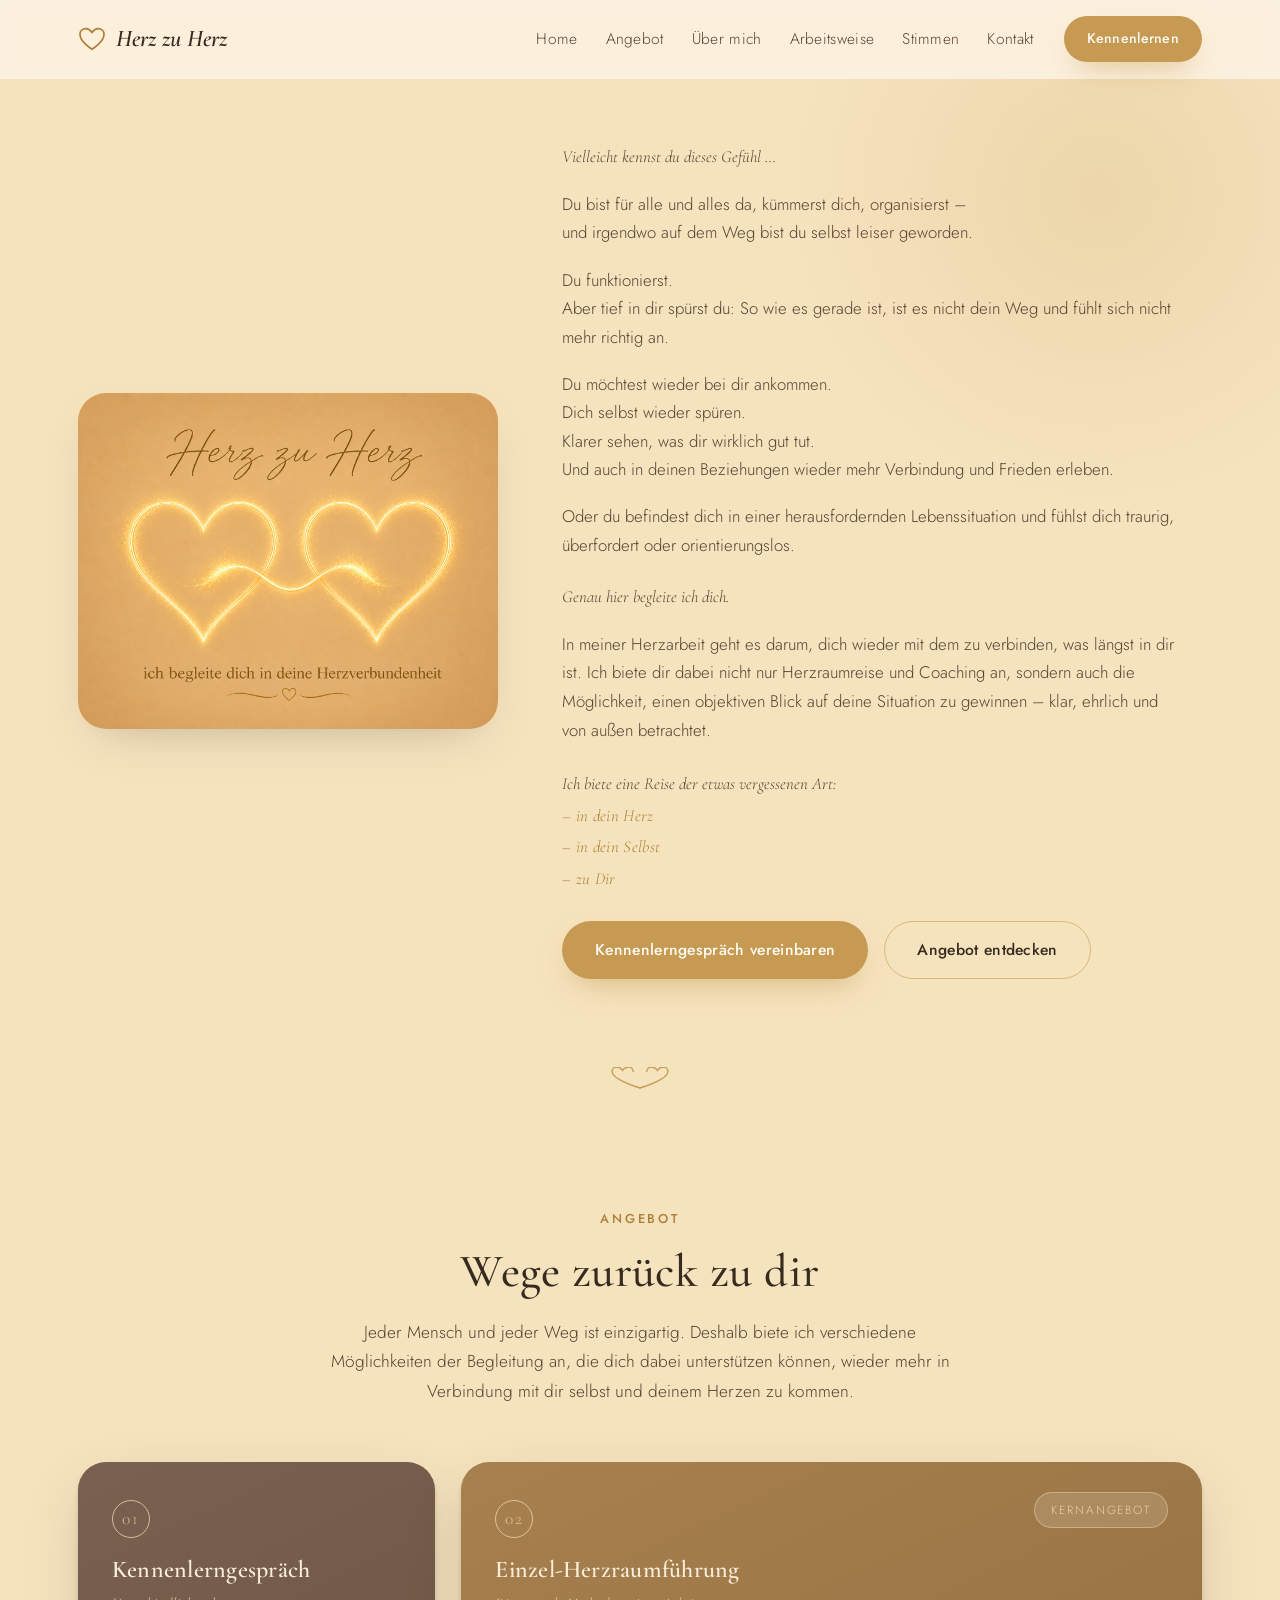
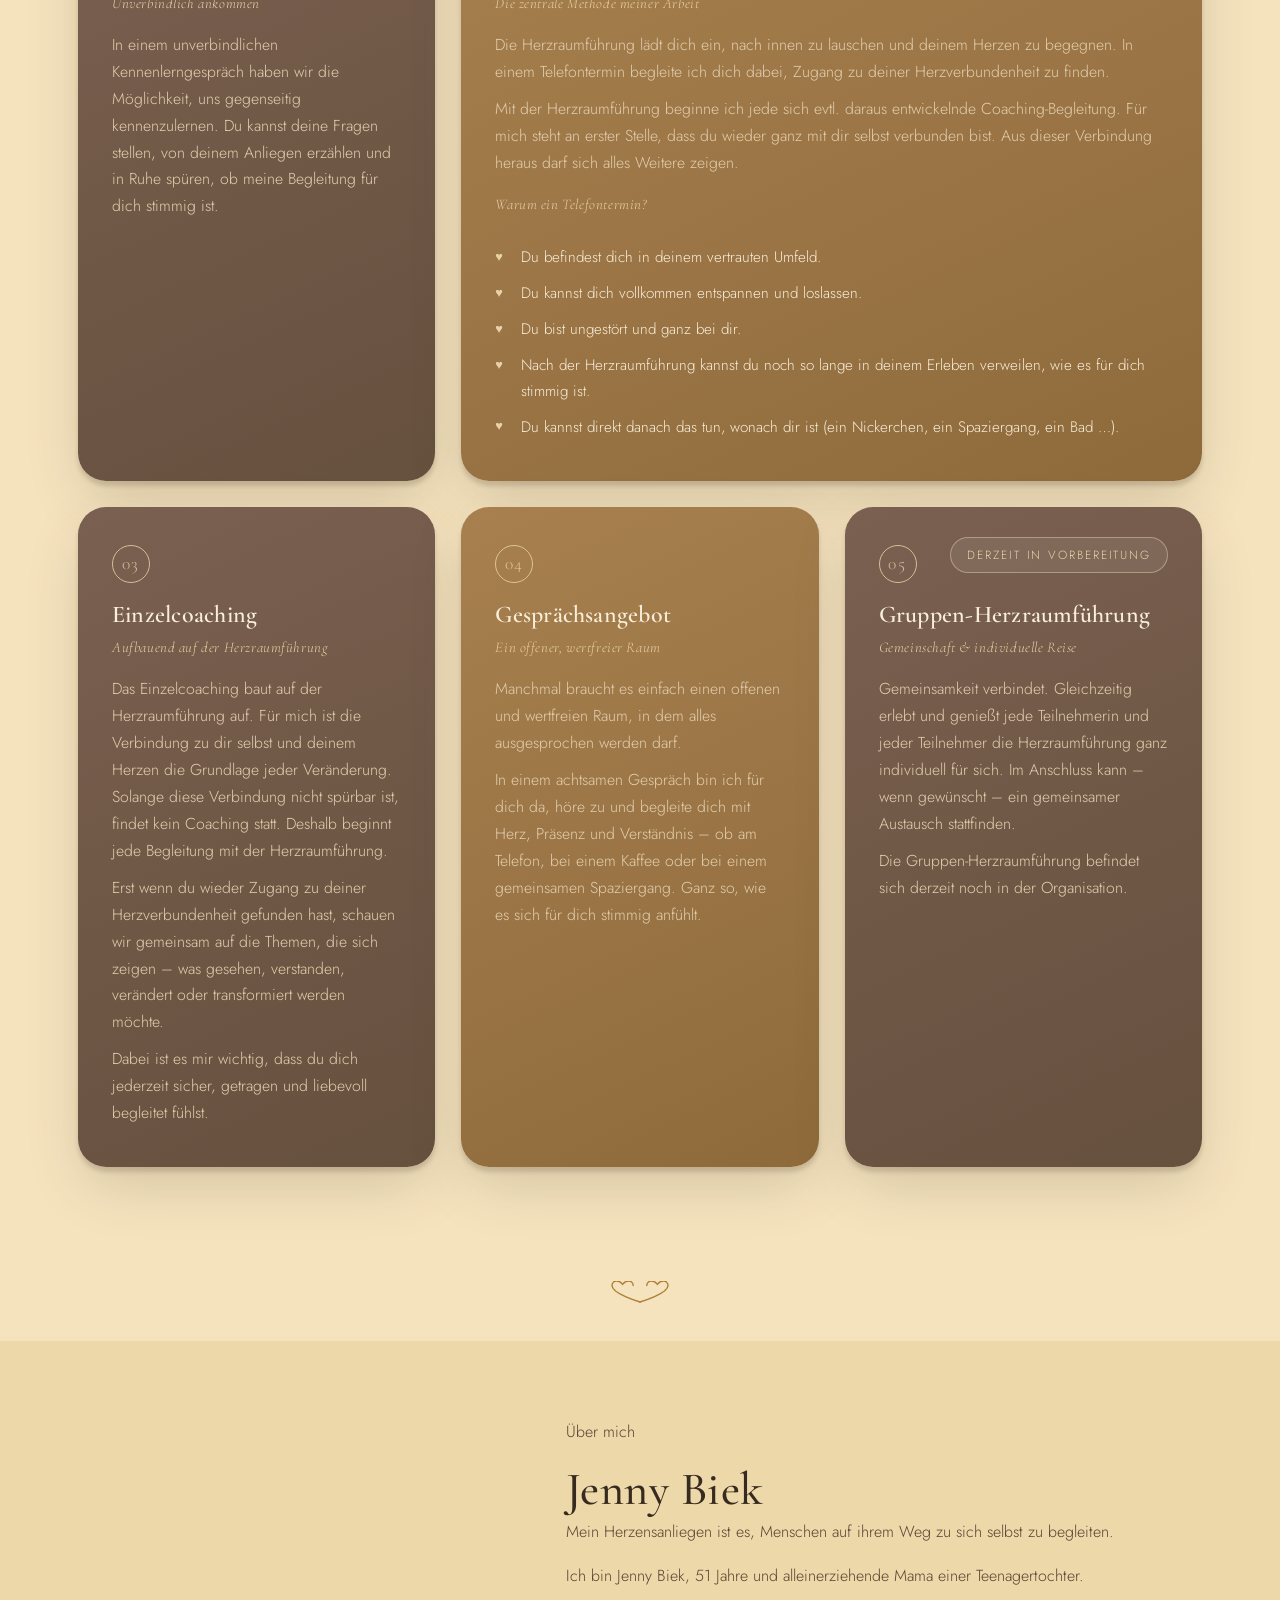
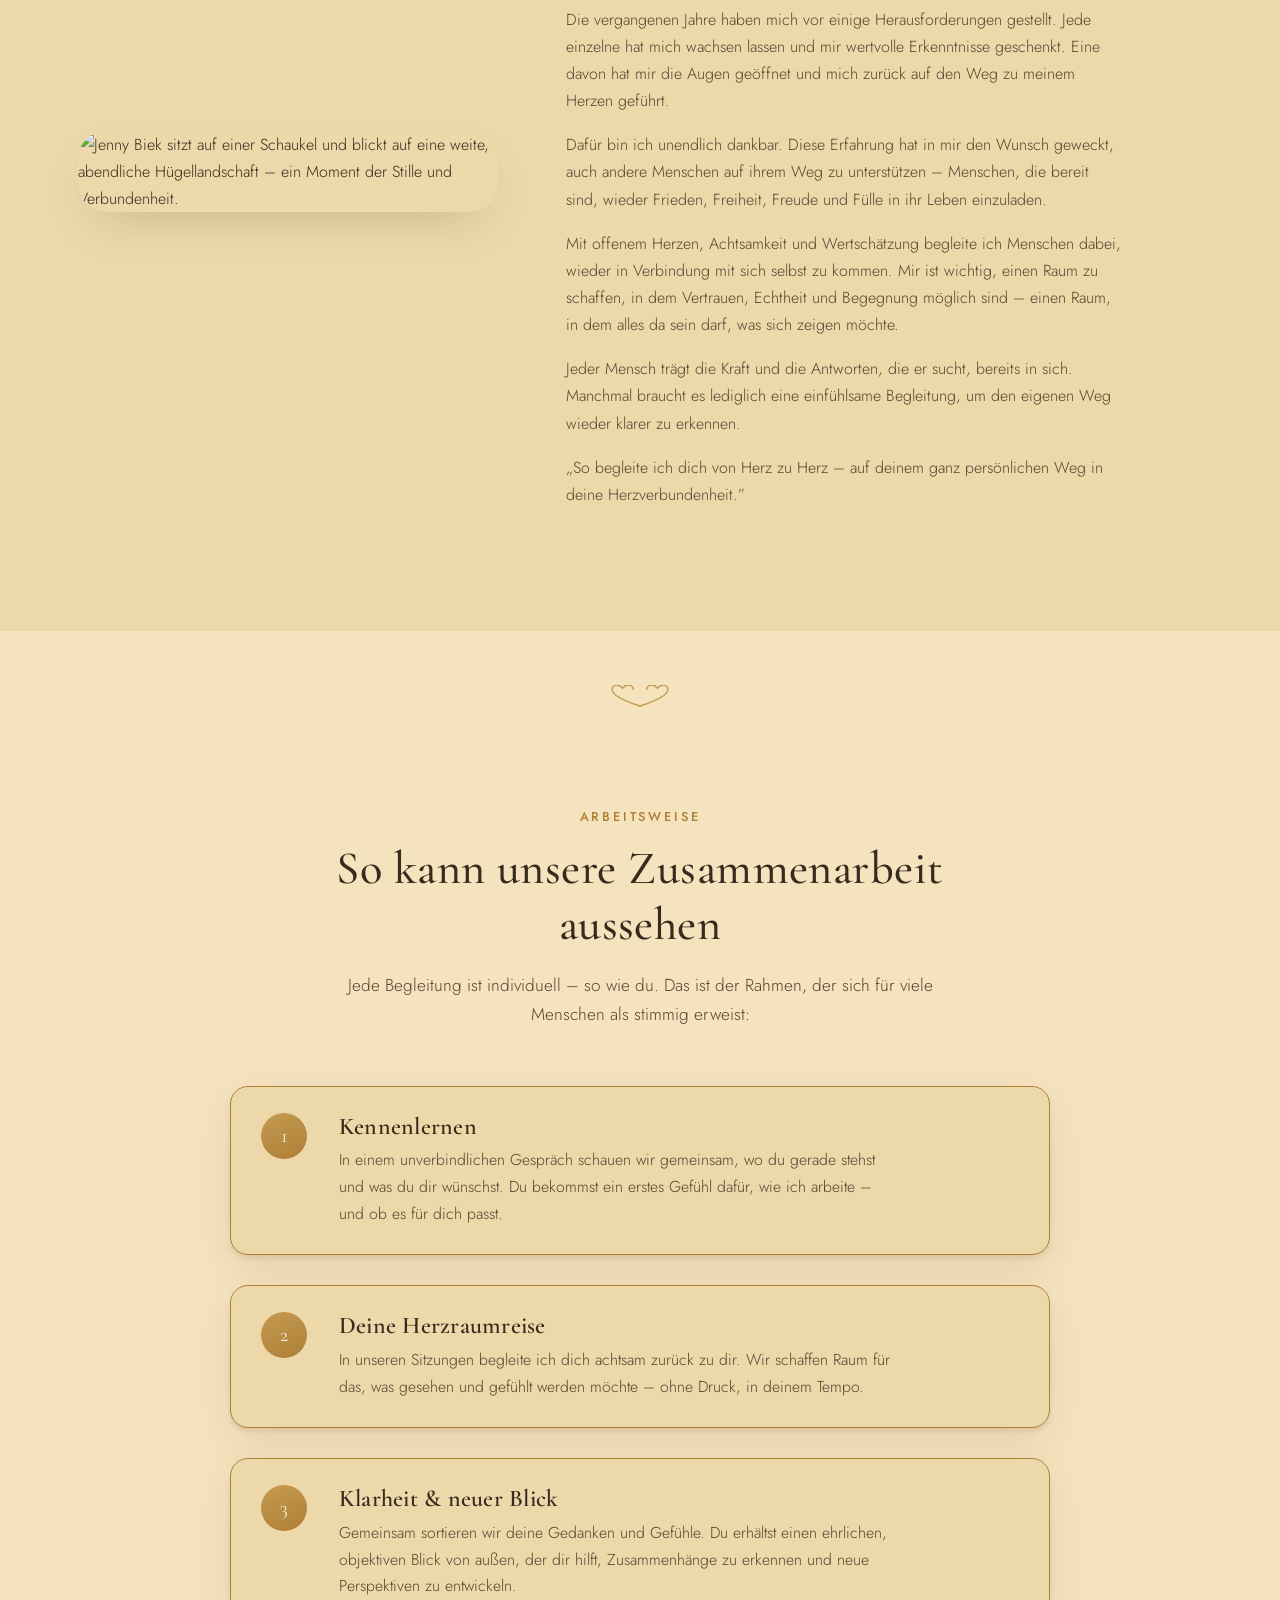
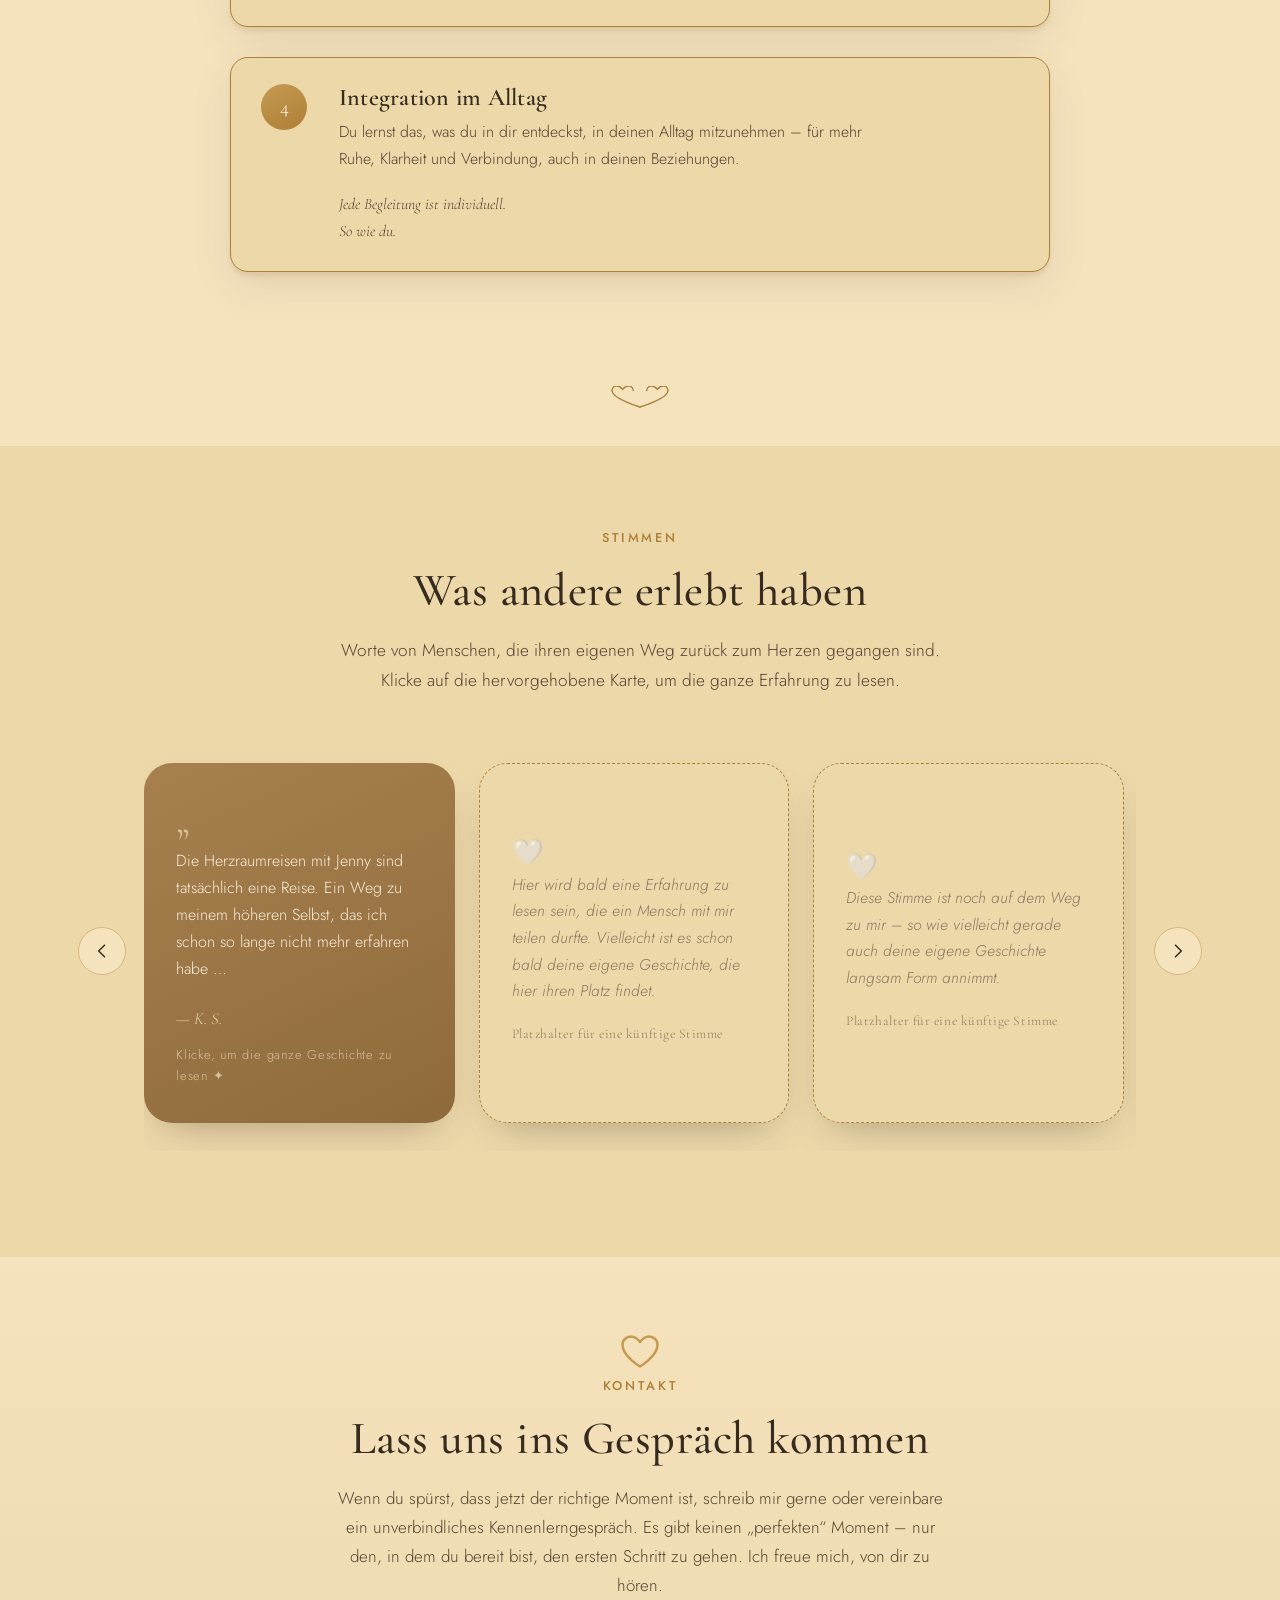
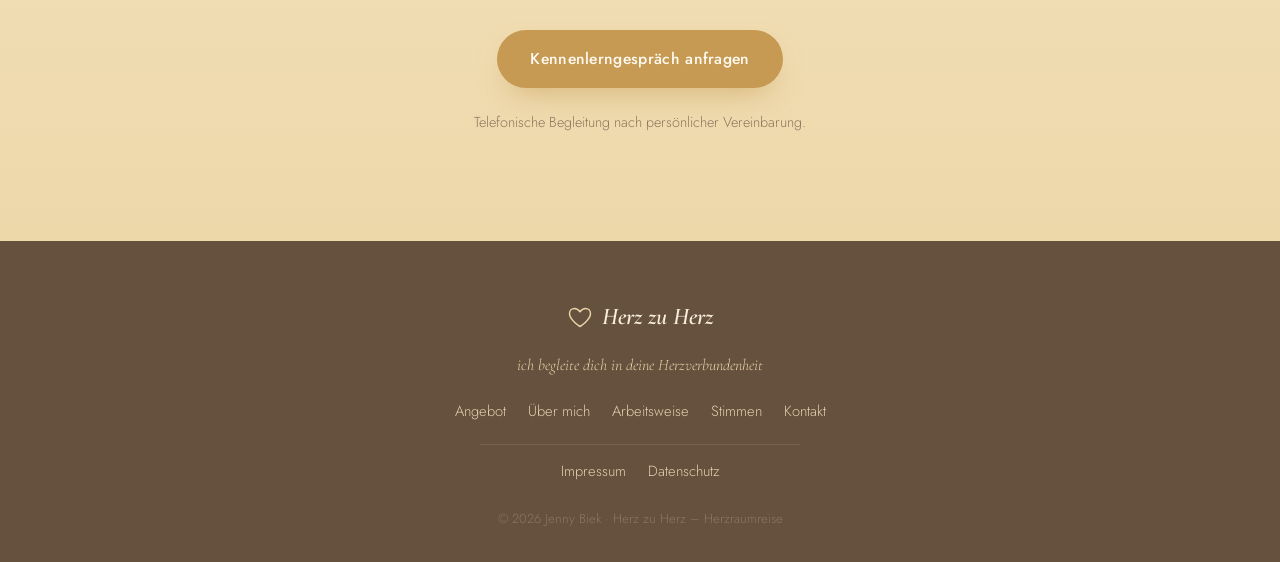
==== index.html @ d3e23803 "second" ====
<!DOCTYPE html>
<html lang="de">
<head>
  <meta charset="UTF-8">
  <meta name="viewport" content="width=device-width, initial-scale=1.0">
  <title>Herz zu Herz – Herzraumreise | Jenny Biek</title>
  <meta name="description" content="Herzbasierte Coaching- und Begleitpraxis von Jenny Biek. Finde zurück in deine Herzverbindung – mit Herzraumführung, Einzelcoaching und achtsamer Begleitung.">
  <link rel="icon" href="images/herz.png" type="image/png">
  <link rel="preconnect" href="https://fonts.googleapis.com">
  <link rel="preconnect" href="https://fonts.gstatic.com" crossorigin>
  <link href="https://fonts.googleapis.com/css2?family=Cormorant+Garamond:ital,wght@0,400;0,500;0,600;1,400&family=Jost:wght@300;400;500;600&display=swap" rel="stylesheet">
  <link rel="stylesheet" href="css/style.css">
</head>
<body>

  <a class="skip-link" href="#main">Zum Inhalt springen</a>

  <!-- ===== Header / Navigation ===== -->
  <header class="site-header" id="top">
    <div class="container site-header__inner">
      <a class="brand" href="#top">
        <span class="brand__heart" aria-hidden="true">
          <svg viewBox="0 0 32 28" width="28" height="24" fill="none" xmlns="http://www.w3.org/2000/svg">
            <path d="M16 26C16 26 2 17.5 2 8.8C2 4.5 5.2 2 8.7 2C11.4 2 13.9 3.6 16 6.4C18.1 3.6 20.6 2 23.3 2C26.8 2 30 4.5 30 8.8C30 17.5 16 26 16 26Z" stroke="currentColor" stroke-width="2" stroke-linejoin="round"/>
          </svg>
        </span>
        <span class="brand__text">Herz zu Herz</span>
      </a>

      <nav class="main-nav" id="main-nav" aria-label="Hauptnavigation">
        <ul class="main-nav__list">
          <li><a href="#start">Home</a></li>
          <li><a href="#angebot">Angebot</a></li>
          <li><a href="#ueber-mich">Über mich</a></li>
          <li><a href="#arbeitsweise">Arbeitsweise</a></li>
          <li><a href="#stimmen">Stimmen</a></li>
          <li><a href="#kontakt">Kontakt</a></li>
        </ul>
        <a class="btn btn--primary btn--small main-nav__cta" href="#kontakt">Kennenlernen</a>
      </nav>

      <button class="nav-toggle" id="navToggle" aria-expanded="false" aria-controls="main-nav" aria-label="Menü öffnen">
        <span></span><span></span><span></span>
      </button>
    </div>
  </header>

  <main id="main">

    <!-- ===== Hero ===== -->
    <section class="hero" id="start" aria-label="Willkommen">
      <div class="container hero__inner">
        <div class="hero__visual" data-reveal>
          <img src="images/herz.png" alt="Herz zu Herz – zwei goldene, ineinander verschlungene Herzen. Ich begleite dich in deine Herzverbundenheit." class="hero__logo">
        </div>

        <h1 class="sr-only">Herz zu Herz – Herzraumreise: Achtsame, herzbasierte Begleitung von Jenny Biek</h1>

        <div class="hero__text" data-reveal>
          <p class="hero__lede">Vielleicht kennst du dieses Gefühl …</p>
          <p>Du bist für alle und alles da, kümmerst dich, organisierst –<br>
          und irgendwo auf dem Weg bist du selbst leiser geworden.</p>
          <p>Du funktionierst.<br>
          Aber tief in dir spürst du: So wie es gerade ist, ist es nicht dein Weg und fühlt sich nicht mehr richtig an.</p>
          <p>Du möchtest wieder bei dir ankommen.<br>
          Dich selbst wieder spüren.<br>
          Klarer sehen, was dir wirklich gut tut.<br>
          Und auch in deinen Beziehungen wieder mehr Verbindung und Frieden erleben.</p>
          <p>Oder du befindest dich in einer herausfordernden Lebenssituation und fühlst dich traurig, überfordert oder orientierungslos.</p>
          <p class="hero__closing">Genau hier begleite ich dich.</p>
          <p>In meiner Herzarbeit geht es darum, dich wieder mit dem zu verbinden, was längst in dir ist. Ich biete dir dabei nicht nur Herzraumreise und Coaching an, sondern auch die Möglichkeit, einen objektiven Blick auf deine Situation zu gewinnen – klar, ehrlich und von außen betrachtet.</p>
          <p class="hero__journey">Ich biete eine Reise der etwas vergessenen Art:<br>
          <span>– in dein Herz</span><br>
          <span>– in dein Selbst</span><br>
          <span>– zu Dir</span></p>

          <div class="hero__actions">
            <a class="btn btn--primary" href="#kontakt">Kennenlerngespräch vereinbaren</a>
            <a class="btn btn--ghost" href="#angebot">Angebot entdecken</a>
          </div>
        </div>
      </div>
    </section>

    <div class="divider" aria-hidden="true">
      <svg viewBox="0 0 64 24" width="64" height="24" fill="none" xmlns="http://www.w3.org/2000/svg">
        <path d="M32 21C32 21 4 13 4 4.5C4 1.6 6.3 0 8.7 0C10.9 0 13.1 1.2 14.6 3.3C16.1 1.2 18.3 0 20.5 0C22.9 0 25.2 1.6 25.2 4.5" stroke="currentColor" stroke-width="1.4" stroke-linecap="round"/>
        <path d="M32 21C32 21 60 13 60 4.5C60 1.6 57.7 0 55.3 0C53.1 0 50.9 1.2 49.4 3.3C47.9 1.2 45.7 0 43.5 0C41.1 0 38.8 1.6 38.8 4.5" stroke="currentColor" stroke-width="1.4" stroke-linecap="round"/>
      </svg>
    </div>

    <!-- ===== Angebot ===== -->
    <section class="section" id="angebot" aria-labelledby="angebot-title">
      <div class="container">
        <header class="section__head" data-reveal>
          <p class="eyebrow">Angebot</p>
          <h2 id="angebot-title">Wege zurück zu dir</h2>
          <p class="section__intro">Jeder Mensch und jeder Weg ist einzigartig. Deshalb biete ich verschiedene Möglichkeiten der Begleitung an, die dich dabei unterstützen können, wieder mehr in Verbindung mit dir selbst und deinem Herzen zu kommen.</p>
        </header>

        <div class="offer-grid">

          <article class="tile tile--brown" data-reveal>
            <p class="tile__index">01</p>
            <h3 class="tile__title">Kennenlerngespräch</h3>
            <p class="tile__subtitle">Unverbindlich ankommen</p>
            <p class="tile__text">In einem unverbindlichen Kennenlerngespräch haben wir die Möglichkeit, uns gegenseitig kennenzulernen. Du kannst deine Fragen stellen, von deinem Anliegen erzählen und in Ruhe spüren, ob meine Begleitung für dich stimmig ist.</p>
          </article>

          <article class="tile tile--gold tile--feature" data-reveal>
            <p class="tile__badge">Kernangebot</p>
            <p class="tile__index">02</p>
            <h3 class="tile__title">Einzel-Herzraumführung</h3>
            <p class="tile__subtitle">Die zentrale Methode meiner Arbeit</p>
            <p class="tile__text">Die Herzraumführung lädt dich ein, nach innen zu lauschen und deinem Herzen zu begegnen. In einem Telefontermin begleite ich dich dabei, Zugang zu deiner Herzverbundenheit zu finden.</p>
            <p class="tile__text" style="margin-top: 10px;">Mit der Herzraumführung beginne ich jede sich evtl. daraus entwickelnde Coaching-Begleitung. Für mich steht an erster Stelle, dass du wieder ganz mit dir selbst verbunden bist. Aus dieser Verbindung heraus darf sich alles Weitere zeigen.</p>
            <p class="tile__subtitle" style="margin-top: 16px; margin-bottom: 8px;">Warum ein Telefontermin?</p>
            <ul class="tile__list">
              <li>Du befindest dich in deinem vertrauten Umfeld.</li>
              <li>Du kannst dich vollkommen entspannen und loslassen.</li>
              <li>Du bist ungestört und ganz bei dir.</li>
              <li>Nach der Herzraumführung kannst du noch so lange in deinem Erleben verweilen, wie es für dich stimmig ist.</li>
              <li>Du kannst direkt danach das tun, wonach dir ist (ein Nickerchen, ein Spaziergang, ein Bad …).</li>
            </ul>
          </article>

          <article class="tile tile--brown" data-reveal>
            <p class="tile__index">03</p>
            <h3 class="tile__title">Einzelcoaching</h3>
            <p class="tile__subtitle">Aufbauend auf der Herzraumführung</p>
            <p class="tile__text">Das Einzelcoaching baut auf der Herzraumführung auf. Für mich ist die Verbindung zu dir selbst und deinem Herzen die Grundlage jeder Veränderung. Solange diese Verbindung nicht spürbar ist, findet kein Coaching statt. Deshalb beginnt jede Begleitung mit der Herzraumführung.</p>
            <p class="tile__text" style="margin-top: 10px;">Erst wenn du wieder Zugang zu deiner Herzverbundenheit gefunden hast, schauen wir gemeinsam auf die Themen, die sich zeigen – was gesehen, verstanden, verändert oder transformiert werden möchte.</p>
            <p class="tile__text" style="margin-top: 10px;">Dabei ist es mir wichtig, dass du dich jederzeit sicher, getragen und liebevoll begleitet fühlst.</p>
          </article>

          <article class="tile tile--gold" data-reveal>
            <p class="tile__index">04</p>
            <h3 class="tile__title">Gesprächsangebot</h3>
            <p class="tile__subtitle">Ein offener, wertfreier Raum</p>
            <p class="tile__text">Manchmal braucht es einfach einen offenen und wertfreien Raum, in dem alles ausgesprochen werden darf.</p>
            <p class="tile__text" style="margin-top: 10px;">In einem achtsamen Gespräch bin ich für dich da, höre zu und begleite dich mit Herz, Präsenz und Verständnis – ob am Telefon, bei einem Kaffee oder bei einem gemeinsamen Spaziergang. Ganz so, wie es sich für dich stimmig anfühlt.</p>
          </article>

          <article class="tile tile--brown tile--soon" data-reveal>
            <p class="tile__badge tile__badge--soon">Derzeit in Vorbereitung</p>
            <p class="tile__index">05</p>
            <h3 class="tile__title">Gruppen-Herzraumführung</h3>
            <p class="tile__subtitle">Gemeinschaft &amp; individuelle Reise</p>
            <p class="tile__text">Gemeinsamkeit verbindet. Gleichzeitig erlebt und genießt jede Teilnehmerin und jeder Teilnehmer die Herzraumführung ganz individuell für sich. Im Anschluss kann – wenn gewünscht – ein gemeinsamer Austausch stattfinden.</p>
            <p class="tile__text" style="margin-top: 10px;">Die Gruppen-Herzraumführung befindet sich derzeit noch in der Organisation.</p>
          </article>

        </div>
      </div>
    </section>

    <div class="divider divider--alt" aria-hidden="true">
      <svg viewBox="0 0 64 24" width="64" height="24" fill="none" xmlns="http://www.w3.org/2000/svg">
        <path d="M32 21C32 21 4 13 4 4.5C4 1.6 6.3 0 8.7 0C10.9 0 13.1 1.2 14.6 3.3C16.1 1.2 18.3 0 20.5 0C22.9 0 25.2 1.6 25.2 4.5" stroke="currentColor" stroke-width="1.4" stroke-linecap="round"/>
        <path d="M32 21C32 21 60 13 60 4.5C60 1.6 57.7 0 55.3 0C53.1 0 50.9 1.2 49.4 3.3C47.9 1.2 45.7 0 43.5 0C41.1 0 38.8 1.6 38.8 4.5" stroke="currentColor" stroke-width="1.4" stroke-linecap="round"/>
      </svg>
    </div>

    <!-- ===== Über mich ===== -->
    <section class="section section--alt" id="ueber-mich" aria-labelledby="about-title">
      <div class="container about">
        <div class="about__media" data-reveal>
          <img src="images/jen.jpg" alt="Jenny Biek sitzt auf einer Schaukel und blickt auf eine weite, abendliche Hügellandschaft – ein Moment der Stille und Verbundenheit." loading="lazy">
        </div>

        <div class="about__content" data-reveal>
          <p class=”eyebrow”>Über mich</p>
          <h2 id=”about-title”>Jenny Biek</h2>
          <p class=”about__lede”>Mein Herzensanliegen ist es, Menschen auf ihrem Weg zu sich selbst zu begleiten.</p>

          <p>Ich bin Jenny Biek, 51 Jahre und alleinerziehende Mama einer Teenagertochter.</p>

          <p>Die vergangenen Jahre haben mich vor einige Herausforderungen gestellt. Jede einzelne hat mich wachsen lassen und mir wertvolle Erkenntnisse geschenkt. Eine davon hat mir die Augen geöffnet und mich zurück auf den Weg zu meinem Herzen geführt.</p>

          <p>Dafür bin ich unendlich dankbar. Diese Erfahrung hat in mir den Wunsch geweckt, auch andere Menschen auf ihrem Weg zu unterstützen – Menschen, die bereit sind, wieder Frieden, Freiheit, Freude und Fülle in ihr Leben einzuladen.</p>

          <p>Mit offenem Herzen, Achtsamkeit und Wertschätzung begleite ich Menschen dabei, wieder in Verbindung mit sich selbst zu kommen. Mir ist wichtig, einen Raum zu schaffen, in dem Vertrauen, Echtheit und Begegnung möglich sind – einen Raum, in dem alles da sein darf, was sich zeigen möchte.</p>

          <p>Jeder Mensch trägt die Kraft und die Antworten, die er sucht, bereits in sich. Manchmal braucht es lediglich eine einfühlsame Begleitung, um den eigenen Weg wieder klarer zu erkennen.</p>

          <p class=”about__quote”>„So begleite ich dich von Herz zu Herz – auf deinem ganz persönlichen Weg in deine Herzverbundenheit.”</p>
        </div>
      </div>
    </section>

    <div class="divider divider--before-approach" aria-hidden="true">
      <svg viewBox="0 0 64 24" width="64" height="24" fill="none" xmlns="http://www.w3.org/2000/svg">
        <path d="M32 21C32 21 4 13 4 4.5C4 1.6 6.3 0 8.7 0C10.9 0 13.1 1.2 14.6 3.3C16.1 1.2 18.3 0 20.5 0C22.9 0 25.2 1.6 25.2 4.5" stroke="currentColor" stroke-width="1.4" stroke-linecap="round"/>
        <path d="M32 21C32 21 60 13 60 4.5C60 1.6 57.7 0 55.3 0C53.1 0 50.9 1.2 49.4 3.3C47.9 1.2 45.7 0 43.5 0C41.1 0 38.8 1.6 38.8 4.5" stroke="currentColor" stroke-width="1.4" stroke-linecap="round"/>
      </svg>
    </div>

    <!-- ===== Arbeitsweise ===== -->
    <section class="section" id="arbeitsweise" aria-labelledby="approach-title">
      <div class="container">
        <header class="section__head" data-reveal>
          <p class="eyebrow">Arbeitsweise</p>
          <h2 id="approach-title">So kann unsere Zusammenarbeit aussehen</h2>
          <p class="section__intro">Jede Begleitung ist individuell – so wie du. Das ist der Rahmen, der sich für viele Menschen als stimmig erweist:</p>
        </header>

        <ol class="approach-list" data-reveal>
          <li>
            <span class="approach-list__num" aria-hidden="true">1</span>
            <div>
              <h3>Kennenlernen</h3>
              <p>In einem unverbindlichen Gespräch schauen wir gemeinsam, wo du gerade stehst und was du dir wünschst. Du bekommst ein erstes Gefühl dafür, wie ich arbeite – und ob es für dich passt.</p>
            </div>
          </li>
          <li>
            <span class="approach-list__num" aria-hidden="true">2</span>
            <div>
              <h3>Deine Herzraumreise</h3>
              <p>In unseren Sitzungen begleite ich dich achtsam zurück zu dir. Wir schaffen Raum für das, was gesehen und gefühlt werden möchte – ohne Druck, in deinem Tempo.</p>
            </div>
          </li>
          <li>
            <span class="approach-list__num" aria-hidden="true">3</span>
            <div>
              <h3>Klarheit &amp; neuer Blick</h3>
              <p>Gemeinsam sortieren wir deine Gedanken und Gefühle. Du erhältst einen ehrlichen, objektiven Blick von außen, der dir hilft, Zusammenhänge zu erkennen und neue Perspektiven zu entwickeln.</p>
            </div>
          </li>
          <li>
            <span class="approach-list__num" aria-hidden="true">4</span>
            <div>
              <h3>Integration im Alltag</h3>
              <p>Du lernst das, was du in dir entdeckst, in deinen Alltag mitzunehmen – für mehr Ruhe, Klarheit und Verbindung, auch in deinen Beziehungen.</p>
              <p class="approach-item__closing">Jede Begleitung ist individuell.<br>So wie du.</p>
            </div>
          </li>
        </ol>
      </div>
    </section>

    <div class="divider divider--alt" aria-hidden="true">
      <svg viewBox="0 0 64 24" width="64" height="24" fill="none" xmlns="http://www.w3.org/2000/svg">
        <path d="M32 21C32 21 4 13 4 4.5C4 1.6 6.3 0 8.7 0C10.9 0 13.1 1.2 14.6 3.3C16.1 1.2 18.3 0 20.5 0C22.9 0 25.2 1.6 25.2 4.5" stroke="currentColor" stroke-width="1.4" stroke-linecap="round"/>
        <path d="M32 21C32 21 60 13 60 4.5C60 1.6 57.7 0 55.3 0C53.1 0 50.9 1.2 49.4 3.3C47.9 1.2 45.7 0 43.5 0C41.1 0 38.8 1.6 38.8 4.5" stroke="currentColor" stroke-width="1.4" stroke-linecap="round"/>
      </svg>
    </div>

    <!-- ===== Testimonials ===== -->
    <section class="section section--alt" id="stimmen" aria-labelledby="testimonials-title">
      <div class="container">
        <header class="section__head" data-reveal>
          <p class="eyebrow">Stimmen</p>
          <h2 id="testimonials-title">Was andere erlebt haben</h2>
          <p class="section__intro">Worte von Menschen, die ihren eigenen Weg zurück zum Herzen gegangen sind. Klicke auf die hervorgehobene Karte, um die ganze Erfahrung zu lesen.</p>
        </header>

        <div class="carousel" data-reveal>
          <button class="carousel__btn carousel__btn--prev" id="carouselPrev" aria-label="Vorherige Stimme anzeigen">
            <svg viewBox="0 0 24 24" width="20" height="20" fill="none" xmlns="http://www.w3.org/2000/svg"><path d="M15 5l-7 7 7 7" stroke="currentColor" stroke-width="1.8" stroke-linecap="round" stroke-linejoin="round"/></svg>
          </button>

          <div class="carousel__track" id="carouselTrack" tabindex="0" aria-label="Stimmen-Karussell, horizontal scrollbar">

            <!-- Echtes Testimonial: Flip / Expand -->
            <div class="testimonial-card testimonial-card--feature" id="featureTestimonial" tabindex="0" role="button" aria-pressed="false" aria-label="Stimme von K. S. – anklicken, um die ganze Erfahrung zu lesen">
              <div class="testimonial-card__inner">

                <div class="testimonial-card__face testimonial-card__face--front">
                  <p class="testimonial-card__mark" aria-hidden="true">„</p>
                  <p class="testimonial-card__excerpt">Die Herzraumreisen mit Jenny sind tatsächlich eine Reise. Ein Weg zu meinem höheren Selbst, das ich schon so lange nicht mehr erfahren habe …</p>
                  <p class="testimonial-card__author">— K. S.</p>
                  <p class="testimonial-card__hint">Klicke, um die ganze Geschichte zu lesen ✦</p>
                </div>

                <div class="testimonial-card__face testimonial-card__face--back">
                  <p class="testimonial-card__full">„Die Herzraumreisen mit Jenny sind tatsächlich eine Reise. Ein Weg zu meinem höheren Selbst, das ich schon so lange nicht mehr erfahren habe. Keine Meditation, Entspannungstechnik oder sonstiges vorher haben mich dorthin gebracht und mir dieses wunderbare Gefühl gegeben, alles und vollkommen zu sein. Kleine Unstimmigkeiten oder Dinge, die mich beschäftigen, können einfach gelöst werden und Frieden finden. Alles ist in Harmonie und Vollkommenheit. Ich bin so dankbar für diese Erfahrung!!!!“</p>
                  <p class="testimonial-card__author">— K. S.</p>
                  <p class="testimonial-card__hint">Zum Schließen erneut klicken ✦</p>
                </div>

              </div>
            </div>

            <!-- Platzhalter -->
            <div class="testimonial-card testimonial-card--placeholder">
              <p class="testimonial-card__mark" aria-hidden="true">🤍</p>
              <p class="testimonial-card__placeholder-text">Hier wird bald eine Erfahrung zu lesen sein, die ein Mensch mit mir teilen durfte. Vielleicht ist es schon bald deine eigene Geschichte, die hier ihren Platz findet.</p>
              <p class="testimonial-card__author testimonial-card__author--muted">Platzhalter für eine künftige Stimme</p>
            </div>

            <div class="testimonial-card testimonial-card--placeholder">
              <p class="testimonial-card__mark" aria-hidden="true">🤍</p>
              <p class="testimonial-card__placeholder-text">Diese Stimme ist noch auf dem Weg zu mir – so wie vielleicht gerade auch deine eigene Geschichte langsam Form annimmt.</p>
              <p class="testimonial-card__author testimonial-card__author--muted">Platzhalter für eine künftige Stimme</p>
            </div>

            <div class="testimonial-card testimonial-card--placeholder">
              <p class="testimonial-card__mark" aria-hidden="true">🤍</p>
              <p class="testimonial-card__placeholder-text">Ein stiller Platz für eine weitere Erfahrung der Rückverbindung. Bald darf hier eine neue Stimme zu Wort kommen.</p>
              <p class="testimonial-card__author testimonial-card__author--muted">Platzhalter für eine künftige Stimme</p>
            </div>

          </div>

          <button class="carousel__btn carousel__btn--next" id="carouselNext" aria-label="Nächste Stimme anzeigen">
            <svg viewBox="0 0 24 24" width="20" height="20" fill="none" xmlns="http://www.w3.org/2000/svg"><path d="M9 5l7 7-7 7" stroke="currentColor" stroke-width="1.8" stroke-linecap="round" stroke-linejoin="round"/></svg>
          </button>
        </div>
      </div>
    </section>

    <!-- ===== Kontakt ===== -->
    <section class="section section--contact" id="kontakt" aria-labelledby="contact-title">
      <div class="container contact">
        <div class="contact__inner" data-reveal>
          <span class="brand__heart brand__heart--lg" aria-hidden="true">
            <svg viewBox="0 0 32 28" width="40" height="35" fill="none" xmlns="http://www.w3.org/2000/svg">
              <path d="M16 26C16 26 2 17.5 2 8.8C2 4.5 5.2 2 8.7 2C11.4 2 13.9 3.6 16 6.4C18.1 3.6 20.6 2 23.3 2C26.8 2 30 4.5 30 8.8C30 17.5 16 26 16 26Z" stroke="currentColor" stroke-width="2" stroke-linejoin="round"/>
            </svg>
          </span>
          <p class="eyebrow">Kontakt</p>
          <h2 id="contact-title">Lass uns ins Gespräch kommen</h2>
          <p class="contact__text">Wenn du spürst, dass jetzt der richtige Moment ist, schreib mir gerne oder vereinbare ein unverbindliches Kennenlerngespräch. Es gibt keinen „perfekten“ Moment – nur den, in dem du bereit bist, den ersten Schritt zu gehen. Ich freue mich, von dir zu hören.</p>

          <div class="contact__actions">
            <a class="btn btn--primary" href="mailto:jennyjen75@web.de">Kennenlerngespräch anfragen</a>
          </div>

          <p class="contact__note">Telefonische Begleitung nach persönlicher Vereinbarung.</p>
        </div>
      </div>
    </section>

  </main>

  <!-- ===== Footer ===== -->
  <footer class="site-footer">
    <div class="container site-footer__inner">
      <a class="brand brand--footer" href="#top">
        <span class="brand__heart" aria-hidden="true">
          <svg viewBox="0 0 32 28" width="24" height="21" fill="none" xmlns="http://www.w3.org/2000/svg">
            <path d="M16 26C16 26 2 17.5 2 8.8C2 4.5 5.2 2 8.7 2C11.4 2 13.9 3.6 16 6.4C18.1 3.6 20.6 2 23.3 2C26.8 2 30 4.5 30 8.8C30 17.5 16 26 16 26Z" stroke="currentColor" stroke-width="2" stroke-linejoin="round"/>
          </svg>
        </span>
        <span class="brand__text">Herz zu Herz</span>
      </a>
      <p class="site-footer__tagline">ich begleite dich in deine Herzverbundenheit</p>

      <nav aria-label="Footer-Navigation" class="site-footer__nav">
        <a href="#angebot">Angebot</a>
        <a href="#ueber-mich">Über mich</a>
        <a href="#arbeitsweise">Arbeitsweise</a>
        <a href="#stimmen">Stimmen</a>
        <a href="#kontakt">Kontakt</a>
      </nav>

      <nav aria-label="Rechtliches" class="site-footer__legal">
        <a href="legal.html#impressum">Impressum</a>
        <a href="legal.html#datenschutz">Datenschutz</a>
      </nav>

      <p class="site-footer__copy">© 2026 Jenny Biek · Herz zu Herz – Herzraumreise</p>
    </div>
  </footer>

  <script src="js/main.js"></script>
</body>
</html>
---- css/style.css ----
/* =================================================================
   Herz zu Herz – Herzraumreise
   Warme, ruhige, herzbasierte Coaching-Website
   ================================================================= */

:root {
  /* Farbwelt – warme, natürliche Töne (an das Logo angelehnt) */
  --color-bg: #f5e3be;
  --color-bg-alt: #edd8aa;
  --color-sand-line: #d8b87c;

  --color-text: #372b1f;
  --color-text-soft: #5a4232;
  --color-text-faint: #8e7660;

  --color-gold: #c69a52;
  --color-gold-deep: #ad7f37;
  --color-gold-light: #e9d2a8;

  --color-tile-brown: #7a6050;
  --color-tile-brown-deep: #66503e;
  --color-tile-gold: #a88050;
  --color-tile-gold-deep: #8e6a3a;
  --color-tile-text: #f8eeda;
  --color-tile-text-soft: #e2ceae;

  --font-heading: "Cormorant Garamond", Georgia, serif;
  --font-body: "Jost", "Segoe UI", sans-serif;

  --radius-lg: 28px;
  --radius-md: 18px;
  --radius-sm: 10px;

  --shadow-soft: 0 20px 50px -25px rgba(74, 59, 46, 0.35);
  --shadow-tile: 0 18px 40px -20px rgba(74, 59, 46, 0.45);

  --ease-soft: cubic-bezier(0.22, 1, 0.36, 1);
  --transition-slow: 0.7s var(--ease-soft);
  --transition-medium: 0.45s var(--ease-soft);
  --transition-fast: 0.25s var(--ease-soft);
}

/* ---------- Reset & Base ---------- */
* {
  margin: 0;
  padding: 0;
  box-sizing: border-box;
}

html {
  scroll-behavior: smooth;
  scroll-padding-top: 88px;
}

body {
  font-family: var(--font-body);
  font-weight: 300;
  color: var(--color-text);
  background: var(--color-bg);
  line-height: 1.7;
  -webkit-font-smoothing: antialiased;
  text-rendering: optimizeLegibility;
}

img {
  max-width: 100%;
  display: block;
}

a {
  color: inherit;
  text-decoration: none;
}

ul, ol {
  list-style: none;
}

h1, h2, h3, h4 {
  font-family: var(--font-heading);
  font-weight: 500;
  line-height: 1.2;
  color: var(--color-text);
  letter-spacing: 0.01em;
}

h2 {
  font-size: clamp(2rem, 4.5vw, 2.9rem);
}

h3 {
  font-size: clamp(1.25rem, 2.4vw, 1.5rem);
  font-weight: 600;
}

p { max-width: 62ch; }

.container {
  width: 100%;
  max-width: 1180px;
  margin: 0 auto;
  padding: 0 28px;
}

.sr-only {
  position: absolute;
  width: 1px;
  height: 1px;
  overflow: hidden;
  clip: rect(0 0 0 0);
  white-space: nowrap;
}

.skip-link {
  position: absolute;
  top: -60px;
  left: 18px;
  background: var(--color-text);
  color: var(--color-bg);
  padding: 12px 20px;
  border-radius: var(--radius-sm);
  z-index: 999;
  transition: top var(--transition-fast);
}
.skip-link:focus {
  top: 18px;
}

/* ---------- Reveal-on-scroll ---------- */
[data-reveal] {
  opacity: 0;
  transform: translateY(28px);
  transition: opacity 0.9s var(--ease-soft), transform 0.9s var(--ease-soft);
}
[data-reveal].is-visible {
  opacity: 1;
  transform: translateY(0);
}

/* ---------- Buttons ---------- */
.btn {
  display: inline-flex;
  align-items: center;
  justify-content: center;
  gap: 8px;
  padding: 15px 32px;
  border-radius: 999px;
  font-family: var(--font-body);
  font-size: 0.98rem;
  font-weight: 500;
  letter-spacing: 0.02em;
  border: 1px solid transparent;
  cursor: pointer;
  transition: transform var(--transition-fast), box-shadow var(--transition-fast),
    background-color var(--transition-fast), color var(--transition-fast),
    border-color var(--transition-fast);
}
.btn--primary {
  background: var(--color-gold);
  color: #fffaf2;
  box-shadow: 0 14px 30px -12px rgba(198, 154, 82, 0.65);
}
.btn--primary:hover {
  background: var(--color-gold-deep);
  transform: translateY(-2px);
  box-shadow: 0 18px 36px -12px rgba(198, 154, 82, 0.75);
}
.btn--ghost {
  background: transparent;
  color: var(--color-text);
  border-color: var(--color-sand-line);
}
.btn--ghost:hover {
  border-color: var(--color-gold);
  color: var(--color-gold-deep);
  transform: translateY(-2px);
}
.btn--small {
  padding: 10px 22px;
  font-size: 0.88rem;
}

/* ---------- Header ---------- */
.site-header {
  position: sticky;
  top: 0;
  z-index: 100;
  background: rgba(251, 244, 234, 0.78);
  backdrop-filter: blur(14px) saturate(140%);
  -webkit-backdrop-filter: blur(14px) saturate(140%);
  border-bottom: 1px solid transparent;
  transition: border-color var(--transition-fast), box-shadow var(--transition-fast);
}
.site-header.is-scrolled {
  border-bottom-color: var(--color-sand-line);
  box-shadow: 0 10px 30px -22px rgba(74, 59, 46, 0.4);
}
.site-header__inner {
  display: flex;
  align-items: center;
  justify-content: space-between;
  gap: 20px;
  padding-top: 16px;
  padding-bottom: 16px;
}

.brand {
  display: inline-flex;
  align-items: center;
  gap: 10px;
}
.brand__heart {
  display: inline-flex;
  color: var(--color-gold-deep);
}
.brand__heart--lg {
  color: var(--color-gold);
  margin-bottom: 6px;
}
.brand__text {
  font-family: var(--font-heading);
  font-style: italic;
  font-size: 1.5rem;
  font-weight: 600;
  color: var(--color-text);
}

.main-nav {
  display: flex;
  align-items: center;
  gap: 30px;
}
.main-nav__list {
  display: flex;
  gap: 28px;
}
.main-nav__list a {
  position: relative;
  font-size: 0.97rem;
  letter-spacing: 0.02em;
  color: var(--color-text-soft);
  transition: color var(--transition-fast);
  padding: 6px 0;
}
.main-nav__list a::after {
  content: "";
  position: absolute;
  left: 0;
  bottom: 0;
  width: 0;
  height: 1px;
  background: var(--color-gold);
  transition: width var(--transition-medium);
}
.main-nav__list a:hover {
  color: var(--color-text);
}
.main-nav__list a:hover::after {
  width: 100%;
}

.nav-toggle {
  display: none;
  flex-direction: column;
  justify-content: center;
  align-items: center;
  gap: 5px;
  width: 44px;
  height: 44px;
  background: transparent;
  border: 1px solid var(--color-sand-line);
  border-radius: 50%;
  cursor: pointer;
}
.nav-toggle span {
  display: block;
  width: 18px;
  height: 1.5px;
  background: var(--color-text);
  transition: transform var(--transition-fast), opacity var(--transition-fast);
}
.nav-toggle[aria-expanded="true"] span:nth-child(1) {
  transform: translateY(6.5px) rotate(45deg);
}
.nav-toggle[aria-expanded="true"] span:nth-child(2) {
  opacity: 0;
}
.nav-toggle[aria-expanded="true"] span:nth-child(3) {
  transform: translateY(-6.5px) rotate(-45deg);
}

/* ---------- Hero ---------- */
.hero {
  position: relative;
  padding: 64px 0 80px;
  overflow: hidden;
}
.hero::before {
  content: "";
  position: absolute;
  inset: -20% -10% auto auto;
  width: 620px;
  height: 620px;
  background: radial-gradient(circle, rgba(198, 154, 82, 0.18), transparent 70%);
  pointer-events: none;
}
.hero__inner {
  position: relative;
  display: grid;
  grid-template-columns: minmax(280px, 420px) 1fr;
  gap: 64px;
  align-items: center;
}
.hero__visual {
  justify-self: center;
}
.hero__logo {
  width: 100%;
  max-width: 420px;
  border-radius: var(--radius-lg);
  box-shadow: var(--shadow-soft);
}
.hero__text p {
  margin-bottom: 1.1em;
  color: var(--color-text-soft);
  font-size: 1.05rem;
}
.hero__lede {
  font-family: var(--font-heading);
  font-style: italic;
  font-size: 1.5rem;
  color: var(--color-text);
}
.hero__closing {
  font-family: var(--font-heading);
  font-size: 1.5rem;
  font-style: italic;
  color: var(--color-gold-deep);
  margin-top: 1.4em;
}
.hero__journey {
  font-family: var(--font-heading);
  font-style: italic;
  font-size: 1.18rem;
  color: var(--color-text);
  margin-top: 1.4em;
  line-height: 1.9;
}
.hero__journey span {
  color: var(--color-gold-deep);
  letter-spacing: 0.02em;
}
.hero__actions {
  display: flex;
  flex-wrap: wrap;
  gap: 16px;
  margin-top: 1.6em;
}


/* ---------- Dividers ---------- */
.divider {
  display: flex;
  justify-content: center;
  padding: 8px 0 36px;
  color: var(--color-gold);
}
.divider--alt {
  color: var(--color-gold-deep);
}
.divider--before-approach {
  padding-top: 54px;
  padding-bottom: 16px;
}

/* ---------- Sections ---------- */
.section {
  padding: 77px 0 106px;
}
.section--alt {
  background: var(--color-bg-alt);
}
.section--contact {
  background: linear-gradient(180deg, var(--color-bg) 0%, var(--color-bg-alt) 100%);
}

.section__head {
  max-width: 760px;
  margin: 0 auto 56px;
  text-align: center;
}
.section__intro {
  margin: 18px auto 0;
  color: var(--color-text-soft);
  font-size: 1.08rem;
}

.eyebrow {
  display: inline-block;
  font-size: 0.8rem;
  letter-spacing: 0.22em;
  text-transform: uppercase;
  color: var(--color-gold-deep);
  font-weight: 500;
  margin-bottom: 14px;
}

/* ---------- Angebot: Tiles ---------- */
.offer-grid {
  display: grid;
  grid-template-columns: repeat(auto-fit, minmax(290px, 1fr));
  gap: 26px;
}

.tile {
  position: relative;
  padding: 38px 34px 40px;
  border-radius: var(--radius-lg);
  box-shadow:
    0 5px 4px rgba(50, 34, 18, 0.16),
    0 22px 60px -8px rgba(74, 59, 46, 0.20);
  display: flex;
  flex-direction: column;
  transform: translateY(0);
  transition: transform 0.18s ease, box-shadow 0.18s ease;
}

.tile--brown {
  background: linear-gradient(155deg, var(--color-tile-brown) 0%, var(--color-tile-brown-deep) 100%);
  color: var(--color-tile-text);
}
.tile--gold {
  background: linear-gradient(155deg, var(--color-tile-gold) 0%, var(--color-tile-gold-deep) 100%);
  color: var(--color-tile-text);
}
.tile--feature {
  grid-column: span 2;
}
@media (max-width: 760px) {
  .tile--feature { grid-column: span 1; }
}

.tile__index {
  font-family: var(--font-heading);
  font-size: 1.09rem;
  letter-spacing: 0.1em;
  color: var(--color-gold-light);
  opacity: 0.82;
  margin-bottom: 18px;
  display: inline-flex;
  align-items: center;
  justify-content: center;
  width: 38px;
  height: 38px;
  border-radius: 50%;
  border: 1px solid var(--color-gold-light);
}
.tile__title {
  color: var(--color-tile-text);
  margin-bottom: 6px;
}
.tile__subtitle {
  font-size: 0.92rem;
  letter-spacing: 0.04em;
  color: var(--color-gold-light);
  margin-bottom: 16px;
  font-style: italic;
  font-family: var(--font-heading);
}
.tile__text {
  color: var(--color-tile-text-soft);
  font-size: 0.99rem;
  max-width: none;
}
.tile__list {
  margin-top: 20px;
  display: grid;
  gap: 10px;
}
.tile__list li {
  position: relative;
  padding-left: 26px;
  font-size: 0.95rem;
  color: var(--color-tile-text);
}
.tile__list li::before {
  content: "♥";
  position: absolute;
  left: 0;
  top: 0.05em;
  font-size: 0.8rem;
  color: var(--color-gold-light);
}
.tile__badge {
  position: absolute;
  top: 30px;
  right: 34px;
  font-size: 0.74rem;
  letter-spacing: 0.16em;
  text-transform: uppercase;
  background: rgba(255, 250, 242, 0.14);
  border: 1px solid rgba(243, 228, 200, 0.4);
  color: var(--color-gold-light);
  padding: 7px 16px;
  border-radius: 999px;
}
.tile--soon {
  opacity: 0.92;
}
.tile__badge--soon {
  background: rgba(255, 250, 242, 0.08);
}

/* ---------- Über mich ---------- */
.about {
  display: grid;
  grid-template-columns: minmax(260px, 420px) 1fr;
  gap: 68px;
  align-items: center;
}
.about__media img {
  border-radius: var(--radius-lg);
  box-shadow: var(--shadow-soft);
}
.about__lede {
  font-family: var(--font-heading);
  font-style: italic;
  font-size: 1.25rem;
  color: var(--color-text-soft);
  margin: 14px 0 22px;
}
.about__content p {
  color: var(--color-text-soft);
  margin-bottom: 1.05em;
}
.values {
  margin: 22px 0 28px;
  display: grid;
  gap: 11px;
}
.values li {
  position: relative;
  padding-left: 30px;
  font-size: 1.02rem;
  color: var(--color-text);
}
.values li::before {
  content: "";
  position: absolute;
  left: 0;
  top: 0.45em;
  width: 9px;
  height: 9px;
  border-radius: 50%;
  background: var(--color-gold);
}
.about__quote {
  font-family: var(--font-heading);
  font-style: italic;
  font-size: 1.5rem;
  color: var(--color-gold-deep);
  border-left: 2px solid var(--color-gold);
  padding-left: 22px;
  margin-top: 28px;
  max-width: 46ch;
}

/* ---------- Arbeitsweise ---------- */
.approach-list {
  display: grid;
  gap: 30px;
  max-width: 820px;
  margin: 0 auto;
}
.approach-list li {
  display: grid;
  grid-template-columns: 56px 1fr;
  gap: 22px;
  align-items: start;
  padding: 26px 30px;
  border-radius: var(--radius-md);
  background: var(--color-bg-alt);
  border: 1.5px solid var(--color-gold-deep);
  box-shadow:
    0 4px 4px rgba(150, 110, 55, 0.12),
    0 14px 44px -4px rgba(74, 59, 46, 0.12);
  transform: translateY(0);
  transition: transform 0.18s ease, box-shadow 0.18s ease;
}
.approach-list__num {
  display: inline-flex;
  align-items: center;
  justify-content: center;
  width: 46px;
  height: 46px;
  border-radius: 50%;
  font-family: var(--font-heading);
  font-size: 1.25rem;
  color: #fffaf2;
  background: linear-gradient(155deg, var(--color-gold) 0%, var(--color-gold-deep) 100%);
}
.approach-list h3 {
  margin-bottom: 6px;
}
.approach-list p {
  color: var(--color-text-soft);
  font-size: 0.99rem;
}
.approach-item__closing {
  margin-top: 18px;
  font-family: var(--font-heading);
  font-style: italic;
  font-size: 1.1rem;
  color: var(--color-gold-deep);
  line-height: 1.7;
}
.approach-closing {
  text-align: center;
  margin-top: 48px;
  font-family: var(--font-heading);
  font-style: italic;
  font-size: 1.45rem;
  color: var(--color-gold-deep);
  line-height: 1.6;
}

/* ---------- Testimonial Carousel ---------- */
.carousel {
  display: flex;
  align-items: center;
  gap: 18px;
}
.carousel__track {
  display: flex;
  gap: 24px;
  overflow-x: auto;
  scroll-snap-type: x mandatory;
  padding: 12px 6px 28px;
  scrollbar-width: none;
  flex: 1 1 0;
  min-width: 0;
}
.carousel__track::-webkit-scrollbar {
  display: none;
}
.carousel__btn {
  flex: 0 0 auto;
  display: inline-flex;
  align-items: center;
  justify-content: center;
  width: 48px;
  height: 48px;
  border-radius: 50%;
  border: 1px solid var(--color-sand-line);
  background: var(--color-bg);
  color: var(--color-text);
  cursor: pointer;
  transition: transform var(--transition-fast), border-color var(--transition-fast), color var(--transition-fast);
}
.carousel__btn:hover {
  border-color: var(--color-gold);
  color: var(--color-gold-deep);
  transform: scale(1.06);
}

.testimonial-card {
  flex: 0 0 calc(33.333% - 16px);
  scroll-snap-align: start;
  border-radius: var(--radius-lg);
  padding: 34px 32px;
  display: flex;
  flex-direction: column;
  background: var(--color-bg);
  border: 1.5px solid var(--color-gold-deep);
  box-shadow: var(--shadow-tile);
  min-height: 300px;
}

/* Echte Karte: Flip-Effekt */
.testimonial-card--feature {
  flex-basis: calc(33.333% - 16px);
  background: transparent;
  border: none;
  box-shadow: none;
  padding: 0;
  perspective: 1800px;
  cursor: pointer;
  min-height: 360px;
}
.testimonial-card--feature:focus-visible {
  outline: 2px solid var(--color-gold);
  outline-offset: 6px;
  border-radius: var(--radius-lg);
}
.testimonial-card__inner {
  position: relative;
  width: 100%;
  height: 100%;
  min-height: 360px;
  transform-style: preserve-3d;
  transition: transform 0.9s var(--ease-soft);
}
.testimonial-card--feature.is-flipped .testimonial-card__inner {
  transform: rotateY(180deg);
}
.testimonial-card__face {
  position: absolute;
  inset: 0;
  backface-visibility: hidden;
  -webkit-backface-visibility: hidden;
  border-radius: var(--radius-lg);
  padding: 36px 32px;
  display: flex;
  flex-direction: column;
  box-shadow: var(--shadow-tile);
}
.testimonial-card__face--front {
  background: linear-gradient(155deg, var(--color-tile-gold) 0%, var(--color-tile-gold-deep) 100%);
  color: var(--color-tile-text);
}
.testimonial-card__face--back {
  background: linear-gradient(155deg, var(--color-tile-brown) 0%, var(--color-tile-brown-deep) 100%);
  color: var(--color-tile-text);
  transform: rotateY(180deg);
  overflow-y: auto;
}
.testimonial-card__mark {
  font-family: var(--font-heading);
  font-size: 2.6rem;
  line-height: 1;
  color: var(--color-gold-light);
  opacity: 0.8;
  margin-bottom: 6px;
}
.testimonial-card__excerpt,
.testimonial-card__full {
  font-size: 1rem;
  color: var(--color-tile-text);
  flex: 1;
}
.testimonial-card__full {
  font-size: 0.97rem;
  line-height: 1.75;
}
.testimonial-card__author {
  margin-top: 18px;
  font-family: var(--font-heading);
  font-style: italic;
  font-size: 1.05rem;
  color: var(--color-gold-light);
}
.testimonial-card__hint {
  margin-top: 10px;
  font-size: 0.8rem;
  letter-spacing: 0.06em;
  color: var(--color-tile-text-soft);
  opacity: 0.85;
}

/* Platzhalter-Karten */
.testimonial-card--placeholder {
  justify-content: center;
  align-items: flex-start;
  border-style: dashed;
  background: var(--color-bg-alt);
}
.testimonial-card--placeholder .testimonial-card__mark {
  color: var(--color-gold);
  opacity: 0.6;
  font-size: 1.6rem;
}
.testimonial-card__placeholder-text {
  font-style: italic;
  color: var(--color-text-faint);
  font-size: 0.98rem;
}
.testimonial-card__author--muted {
  color: var(--color-text-faint);
  font-size: 0.84rem;
  font-style: normal;
  letter-spacing: 0.04em;
}

/* ---------- Kontakt ---------- */
.contact__inner {
  max-width: 680px;
  margin: 0 auto;
  text-align: center;
  display: flex;
  flex-direction: column;
  align-items: center;
}
.contact__text {
  color: var(--color-text-soft);
  margin: 18px 0 30px;
  font-size: 1.06rem;
}
.contact__actions {
  display: flex;
  flex-wrap: wrap;
  justify-content: center;
  gap: 16px;
}
.contact__note {
  margin-top: 22px;
  font-size: 0.9rem;
  color: var(--color-text-faint);
}

/* ---------- Footer ---------- */
.site-footer {
  background: var(--color-tile-brown-deep);
  color: var(--color-tile-text-soft);
  padding: 56px 0 32px;
}
.site-footer__inner {
  display: flex;
  flex-direction: column;
  align-items: center;
  text-align: center;
  gap: 14px;
}
.site-footer .brand__heart {
  color: var(--color-gold-light);
}
.site-footer .brand__text {
  color: var(--color-tile-text);
}
.site-footer__tagline {
  font-family: var(--font-heading);
  font-style: italic;
  color: var(--color-gold-light);
}
.site-footer__nav,
.site-footer__legal {
  display: flex;
  flex-wrap: wrap;
  justify-content: center;
  gap: 22px;
  margin-top: 6px;
}
.site-footer__nav a,
.site-footer__legal a {
  font-size: 0.92rem;
  color: var(--color-tile-text-soft);
  transition: color var(--transition-fast);
}
.site-footer__nav a:hover,
.site-footer__legal a:hover {
  color: var(--color-gold-light);
}
.site-footer__legal {
  padding-top: 14px;
  border-top: 1px solid rgba(243, 228, 200, 0.12);
  width: 100%;
  max-width: 320px;
}
.site-footer__copy {
  margin-top: 10px;
  font-size: 0.82rem;
  color: var(--color-text-faint);
}

/* =================================================================
   Responsive
   ================================================================= */
@media (max-width: 980px) {
  .hero__inner {
    grid-template-columns: 1fr;
    text-align: center;
    gap: 40px;
  }
  .hero__text p { margin-left: auto; margin-right: auto; }
  .hero__actions { justify-content: center; }

  .about {
    grid-template-columns: 1fr;
  }
  .about__media { max-width: 420px; margin: 0 auto; }
}

@media (max-width: 860px) {
  .main-nav {
    position: fixed;
    inset: 76px 16px auto 16px;
    flex-direction: column;
    align-items: stretch;
    gap: 18px;
    background: var(--color-bg);
    border: 1px solid var(--color-sand-line);
    border-radius: var(--radius-md);
    padding: 26px;
    box-shadow: var(--shadow-soft);
    transform: translateY(-14px);
    opacity: 0;
    visibility: hidden;
    pointer-events: none;
    transition: transform var(--transition-medium), opacity var(--transition-medium), visibility var(--transition-medium);
  }
  .main-nav.is-open {
    transform: translateY(0);
    opacity: 1;
    visibility: visible;
    pointer-events: auto;
  }
  .main-nav__list {
    flex-direction: column;
    gap: 14px;
    text-align: center;
  }
  .main-nav__cta {
    align-self: center;
  }
  .nav-toggle {
    display: inline-flex;
  }
}

@media (max-width: 700px) {

  /* ---- Scroll-Stopp-Position pro Section ---- */
  /* Globales scroll-padding an die kleinere Mobile-Kopfleiste anpassen */
  html { scroll-padding-top: 68px; }

  /* Angebot & Über mich: etwas früher – Herzsymbol darüber bleibt sichtbar */
  #angebot     { scroll-margin-top: 54px; }
  #ueber-mich  { scroll-margin-top: 54px; }

  /* Arbeitsweise: früher, aber etwas weniger als oben */
  #arbeitsweise { scroll-margin-top: 32px; }

  /* Stimmen: später – dunklere Section-Fläche beginnt bündig unter der Kopfleiste */
  #stimmen  { scroll-margin-top: -18px; }

  /* Kontakt: einen Tick später */
  #kontakt  { scroll-margin-top: -10px; }

  /* ---- Karussell ---- */
  /* Buttons ausblenden – auf Mobile wird gewischt */
  .carousel__btn { display: none; }

  /* Track füllt den vollen Container */
  .carousel__track {
    flex: 1 1 auto;
    padding: 10px 0 24px;
    gap: 16px;
  }

  /* Eine Kachel nimmt exakt 100 % der sichtbaren Track-Breite ein */
  .testimonial-card,
  .testimonial-card--feature {
    flex: 0 0 100%;
    flex-basis: 100%;
    min-height: 260px;
  }
  .testimonial-card__inner { min-height: 260px; }

  /* Flip-Kachel dehnt sich beim Umdrehen auf ~180 % aus */
  .testimonial-card--feature {
    transition: min-height 0.9s var(--ease-soft);
  }
  .testimonial-card--feature.is-flipped,
  .testimonial-card--feature.is-flipped .testimonial-card__inner {
    min-height: 468px; /* 180 % von 260 px */
  }

  /* Etwas kleinere Schrift */
  .testimonial-card__mark       { font-size: 2rem; }
  .testimonial-card__excerpt,
  .testimonial-card__full       { font-size: 0.9rem; }
  .testimonial-card__author     { font-size: 0.95rem; margin-top: 12px; }
  .testimonial-card__hint       { font-size: 0.74rem; }
  .testimonial-card__placeholder-text { font-size: 0.9rem; }

  /* Section-Heading im Stimmen-Bereich kleiner */
  #stimmen h2 { font-size: 1.75rem; }
  #stimmen .section__intro { font-size: 0.95rem; }

  /* Kachel-Innenabstand auf Mobile */
  .testimonial-card { padding: 26px 24px; }
  .testimonial-card__face { padding: 26px 24px; }
}

@media (max-width: 620px) {
  .container { padding: 0 20px; }
  .section { padding: 56px 0 72px; }
  .hero { padding: 48px 0 64px; }
  .tile { padding: 30px 26px 32px; }
  .approach-list li {
    grid-template-columns: 1fr;
    text-align: left;
  }
  .approach-list__num { margin-bottom: 4px; }
  .about__quote { padding-left: 16px; font-size: 1.25rem; }
}

/* Reduced motion */
@media (prefers-reduced-motion: reduce) {
  html { scroll-behavior: auto; }
  *, *::before, *::after {
    animation-duration: 0.01ms !important;
    animation-iteration-count: 1 !important;
    transition-duration: 0.01ms !important;
    scroll-behavior: auto !important;
  }
  [data-reveal] {
    opacity: 1;
    transform: none;
  }
}
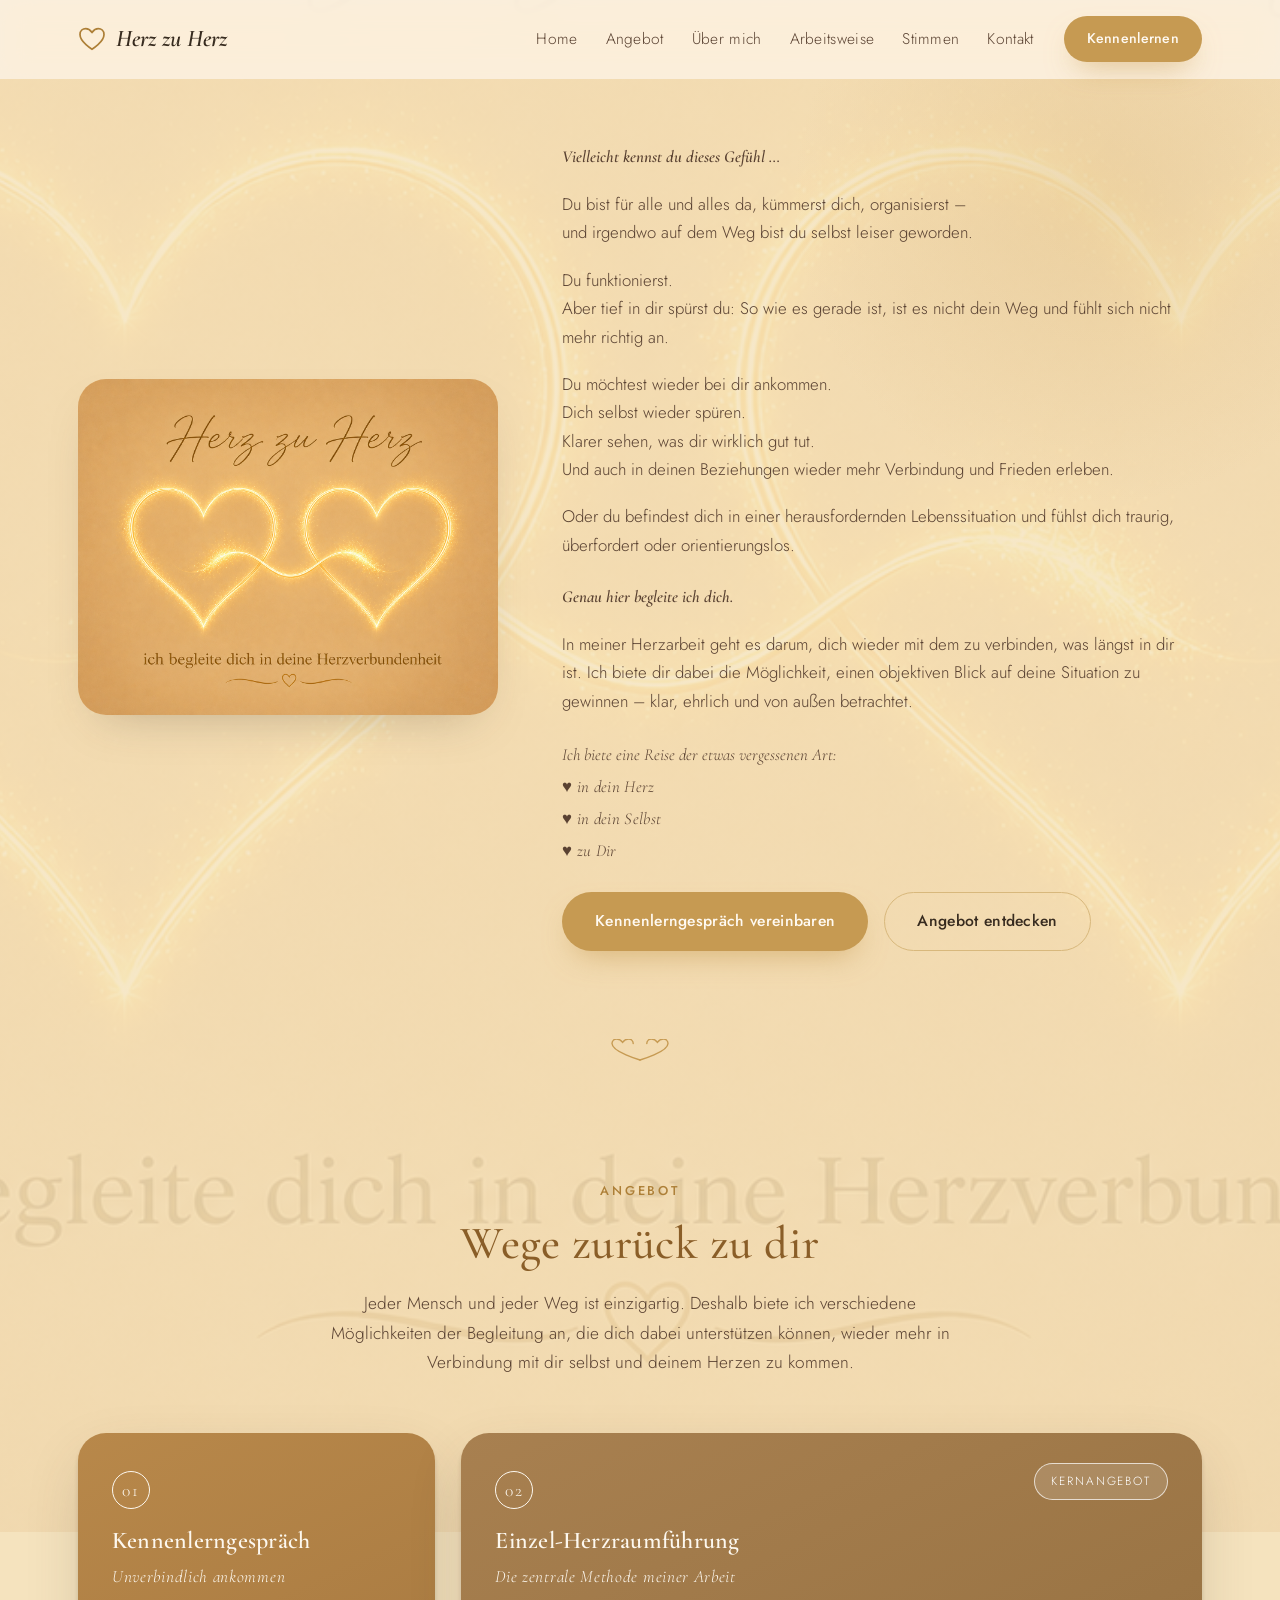
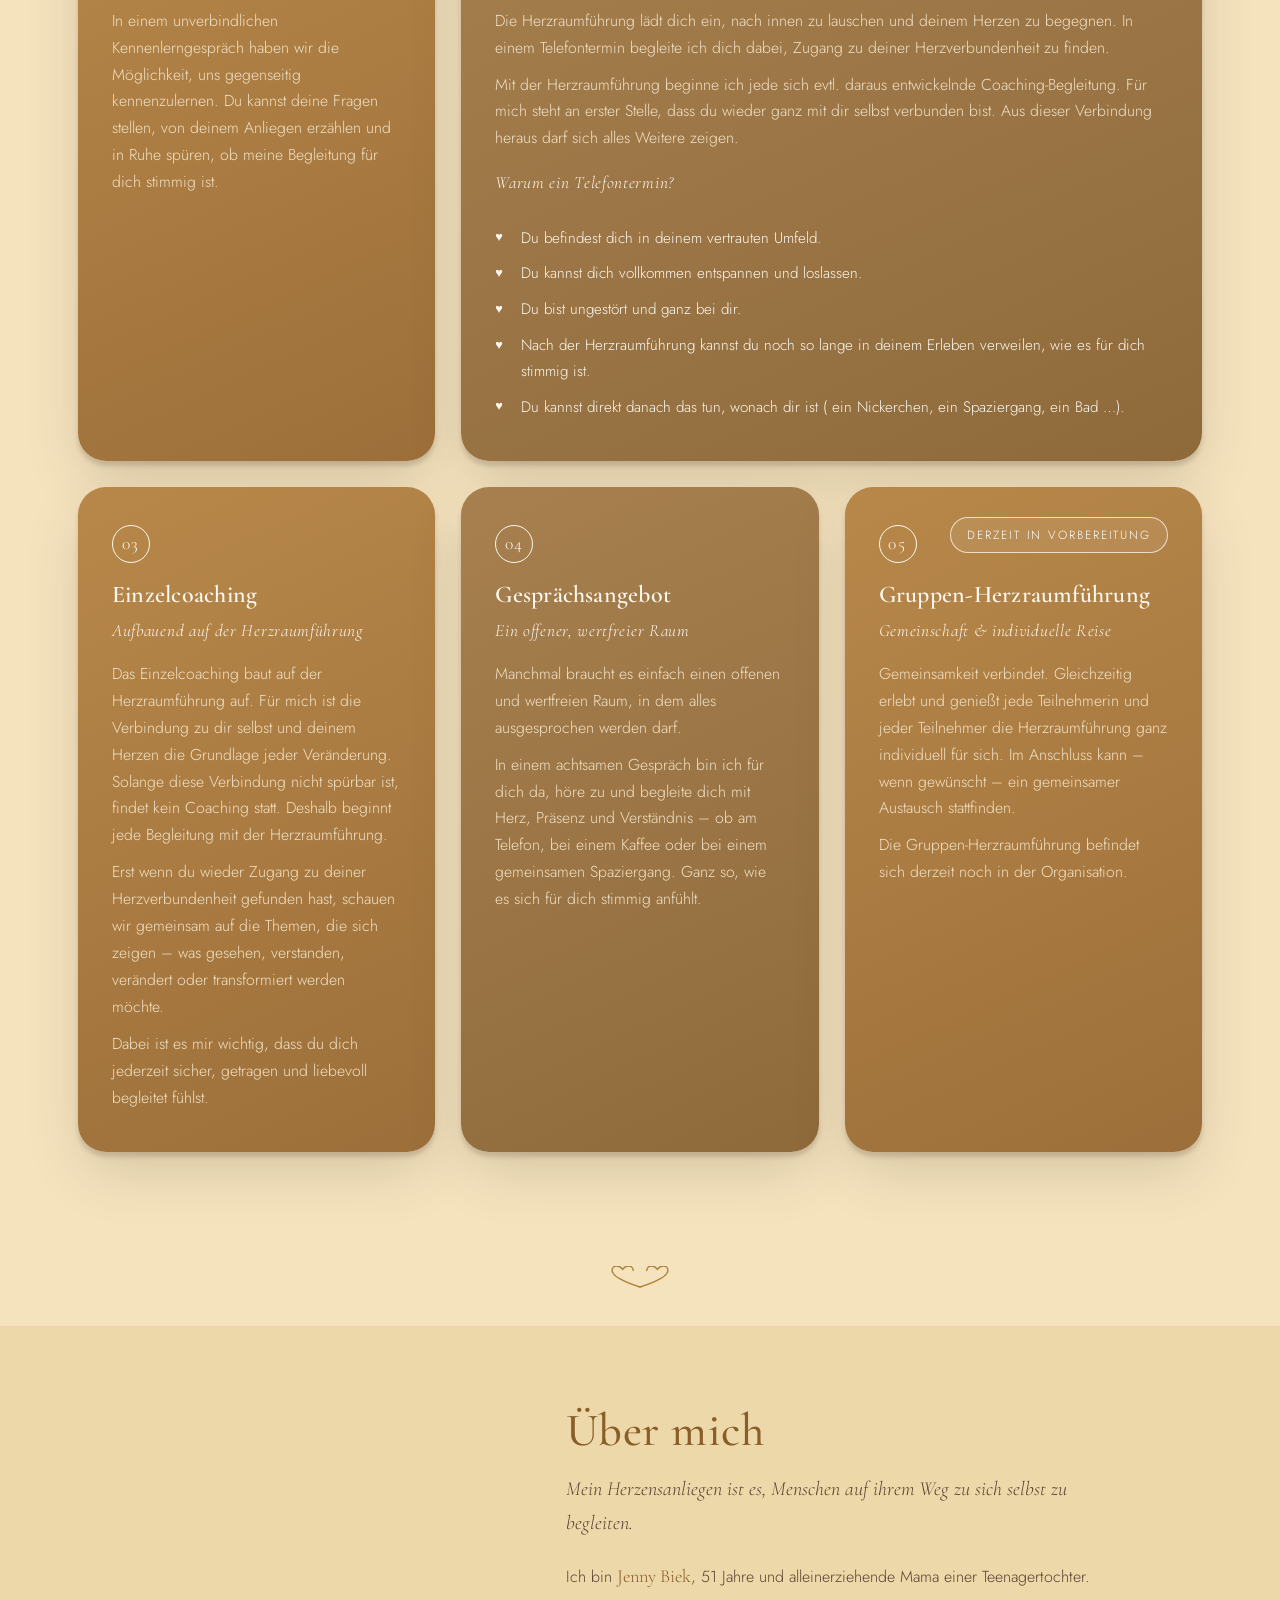
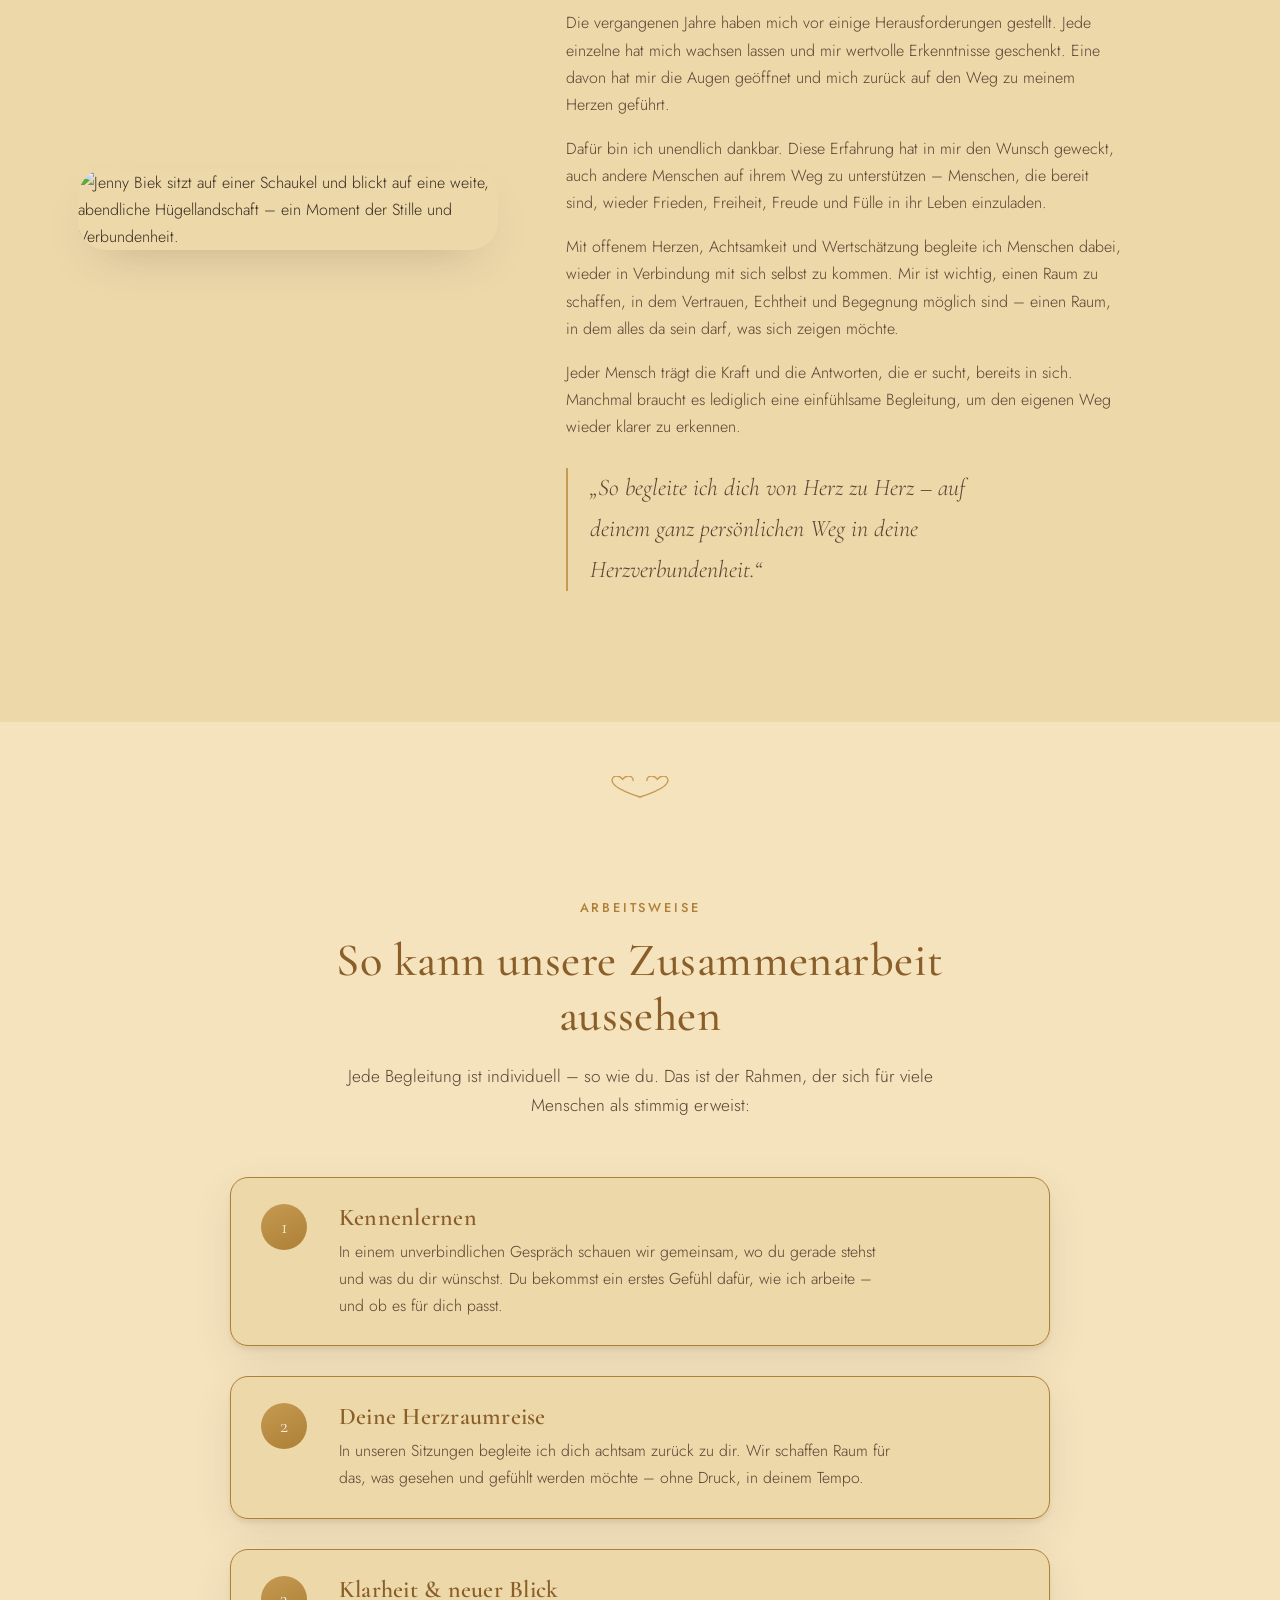
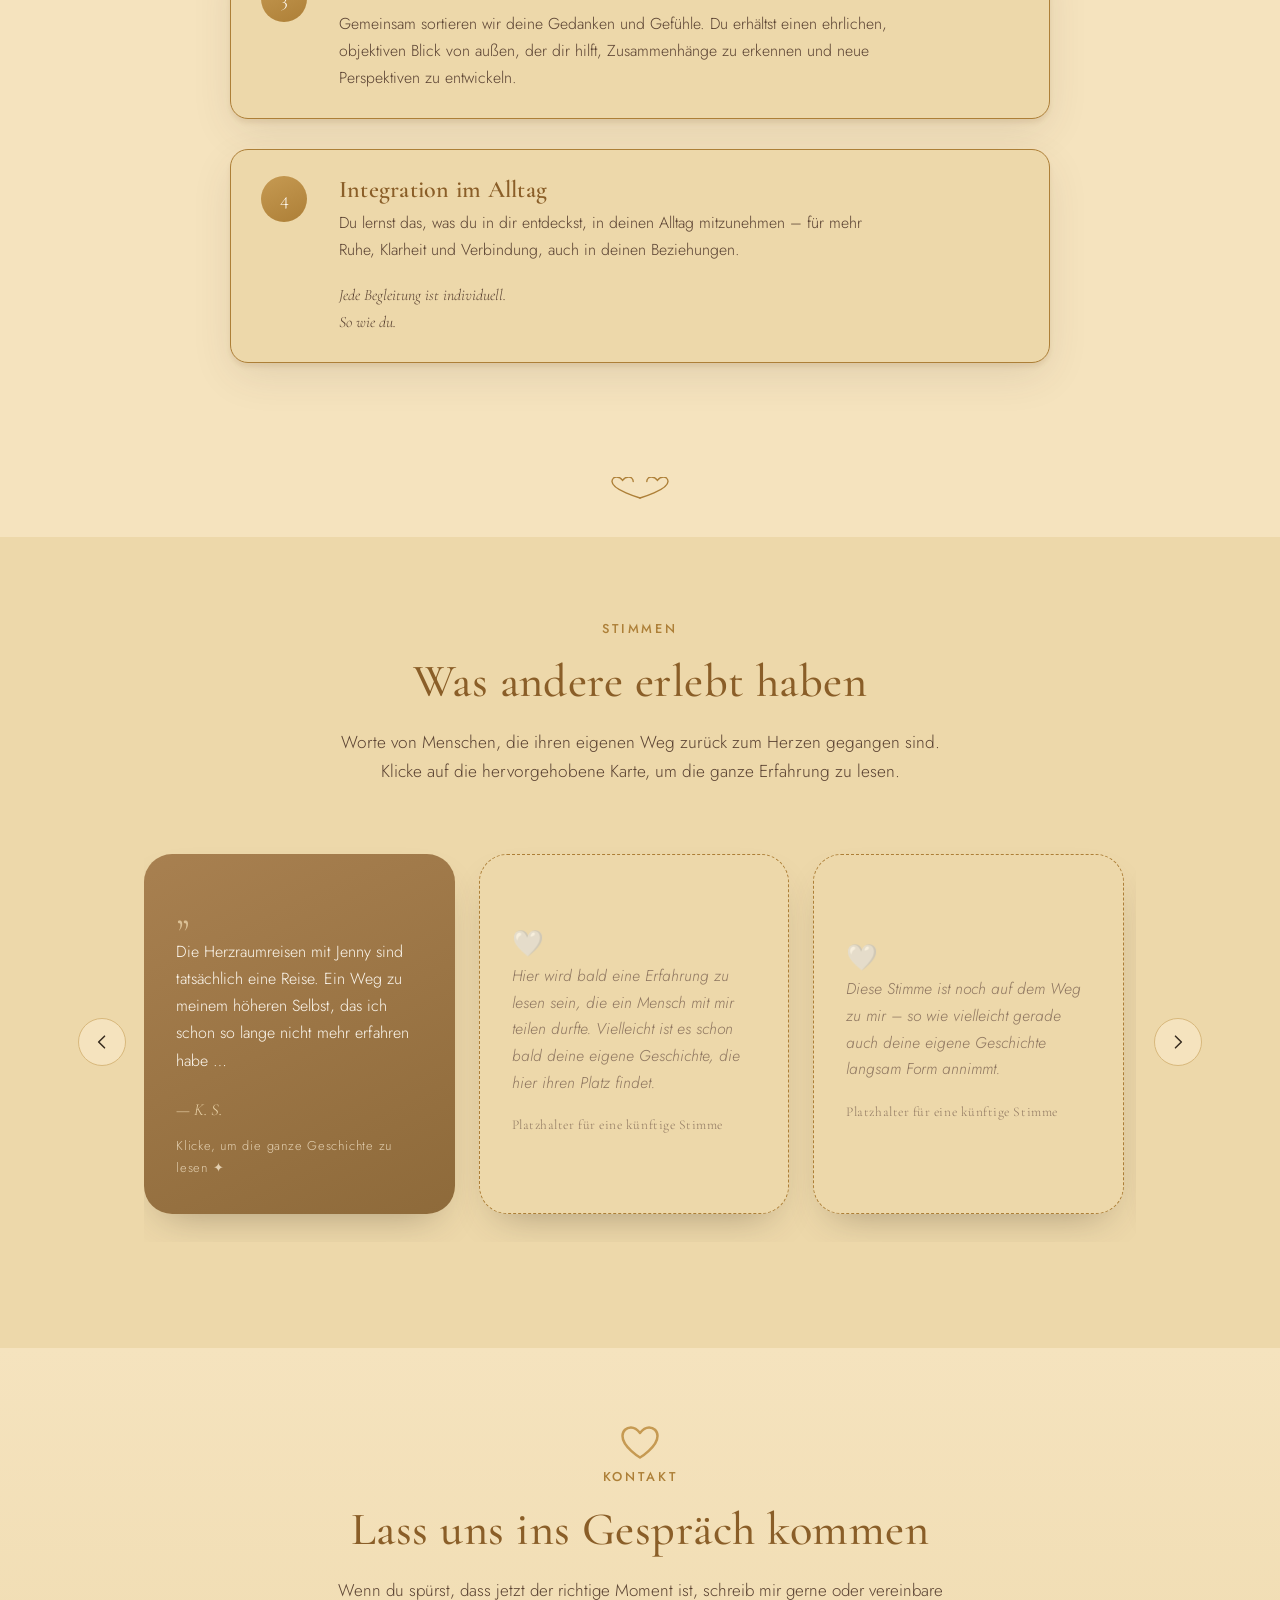
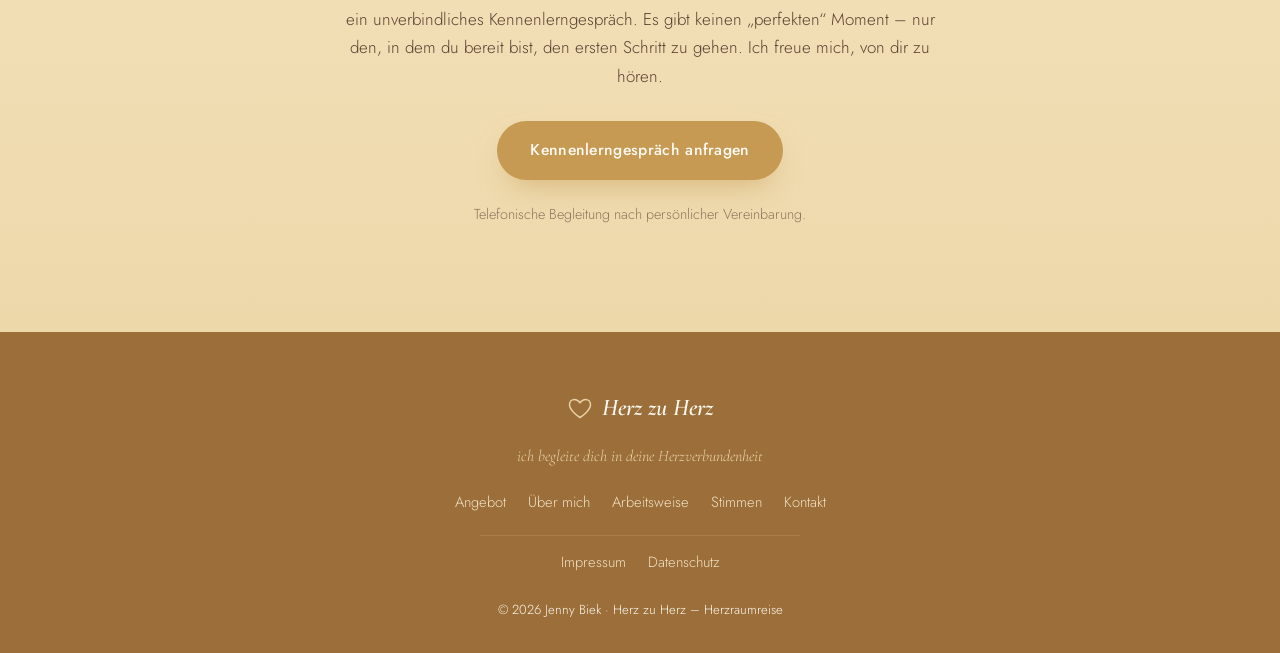
==== commit a87232f0: "design" ====
--- a/index.html
+++ b/index.html
@@ -68,11 +68,11 @@
           Und auch in deinen Beziehungen wieder mehr Verbindung und Frieden erleben.</p>
           <p>Oder du befindest dich in einer herausfordernden Lebenssituation und fühlst dich traurig, überfordert oder orientierungslos.</p>
           <p class="hero__closing">Genau hier begleite ich dich.</p>
-          <p>In meiner Herzarbeit geht es darum, dich wieder mit dem zu verbinden, was längst in dir ist. Ich biete dir dabei nicht nur Herzraumreise und Coaching an, sondern auch die Möglichkeit, einen objektiven Blick auf deine Situation zu gewinnen – klar, ehrlich und von außen betrachtet.</p>
+          <p>In meiner Herzarbeit geht es darum, dich wieder mit dem zu verbinden, was längst in dir ist. Ich biete dir dabei die Möglichkeit, einen objektiven Blick auf deine Situation zu gewinnen – klar, ehrlich und von außen betrachtet.</p>
           <p class="hero__journey">Ich biete eine Reise der etwas vergessenen Art:<br>
-          <span>– in dein Herz</span><br>
-          <span>– in dein Selbst</span><br>
-          <span>– zu Dir</span></p>
+          <span>♥ in dein Herz</span><br>
+          <span>♥ in dein Selbst</span><br>
+          <span>♥ zu Dir</span></p>
 
           <div class="hero__actions">
             <a class="btn btn--primary" href="#kontakt">Kennenlerngespräch vereinbaren</a>
@@ -108,8 +108,8 @@
           </article>
 
           <article class="tile tile--gold tile--feature" data-reveal>
+            <p class="tile__index">02</p>
             <p class="tile__badge">Kernangebot</p>
-            <p class="tile__index">02</p>
             <h3 class="tile__title">Einzel-Herzraumführung</h3>
             <p class="tile__subtitle">Die zentrale Methode meiner Arbeit</p>
             <p class="tile__text">Die Herzraumführung lädt dich ein, nach innen zu lauschen und deinem Herzen zu begegnen. In einem Telefontermin begleite ich dich dabei, Zugang zu deiner Herzverbundenheit zu finden.</p>
@@ -120,7 +120,7 @@
               <li>Du kannst dich vollkommen entspannen und loslassen.</li>
               <li>Du bist ungestört und ganz bei dir.</li>
               <li>Nach der Herzraumführung kannst du noch so lange in deinem Erleben verweilen, wie es für dich stimmig ist.</li>
-              <li>Du kannst direkt danach das tun, wonach dir ist (ein Nickerchen, ein Spaziergang, ein Bad …).</li>
+              <li>Du kannst direkt danach das tun, wonach dir ist ( ein Nickerchen, ein Spaziergang, ein Bad …).</li>
             </ul>
           </article>
 
@@ -142,8 +142,8 @@
           </article>
 
           <article class="tile tile--brown tile--soon" data-reveal>
+            <p class="tile__index">05</p>
             <p class="tile__badge tile__badge--soon">Derzeit in Vorbereitung</p>
-            <p class="tile__index">05</p>
             <h3 class="tile__title">Gruppen-Herzraumführung</h3>
             <p class="tile__subtitle">Gemeinschaft &amp; individuelle Reise</p>
             <p class="tile__text">Gemeinsamkeit verbindet. Gleichzeitig erlebt und genießt jede Teilnehmerin und jeder Teilnehmer die Herzraumführung ganz individuell für sich. Im Anschluss kann – wenn gewünscht – ein gemeinsamer Austausch stattfinden.</p>
@@ -169,11 +169,10 @@
         </div>
 
         <div class="about__content" data-reveal>
-          <p class=”eyebrow”>Über mich</p>
-          <h2 id=”about-title”>Jenny Biek</h2>
-          <p class=”about__lede”>Mein Herzensanliegen ist es, Menschen auf ihrem Weg zu sich selbst zu begleiten.</p>
-
-          <p>Ich bin Jenny Biek, 51 Jahre und alleinerziehende Mama einer Teenagertochter.</p>
+          <h2 id="about-title">Über mich</h2>
+          <p class="about__lede">Mein Herzensanliegen ist es, Menschen auf ihrem Weg zu sich selbst zu begleiten.</p>
+
+          <p>Ich bin <span class="about__name">Jenny Biek</span>, 51 Jahre und alleinerziehende Mama einer Teenagertochter.</p>
 
           <p>Die vergangenen Jahre haben mich vor einige Herausforderungen gestellt. Jede einzelne hat mich wachsen lassen und mir wertvolle Erkenntnisse geschenkt. Eine davon hat mir die Augen geöffnet und mich zurück auf den Weg zu meinem Herzen geführt.</p>
 
@@ -183,7 +182,7 @@
 
           <p>Jeder Mensch trägt die Kraft und die Antworten, die er sucht, bereits in sich. Manchmal braucht es lediglich eine einfühlsame Begleitung, um den eigenen Weg wieder klarer zu erkennen.</p>
 
-          <p class=”about__quote”>„So begleite ich dich von Herz zu Herz – auf deinem ganz persönlichen Weg in deine Herzverbundenheit.”</p>
+          <p class="about__quote">„So begleite ich dich von Herz zu Herz – auf deinem ganz persönlichen Weg in deine Herzverbundenheit.“</p>
         </div>
       </div>
     </section>
--- a/css/style.css
+++ b/css/style.css
@@ -16,13 +16,14 @@
   --color-gold: #c69a52;
   --color-gold-deep: #ad7f37;
   --color-gold-light: #e9d2a8;
-
-  --color-tile-brown: #7a6050;
-  --color-tile-brown-deep: #66503e;
+  --color-heading: #8a5e28;
+
+  --color-tile-brown: #b8884a;
+  --color-tile-brown-deep: #9c6f3a;
   --color-tile-gold: #a88050;
   --color-tile-gold-deep: #8e6a3a;
-  --color-tile-text: #f8eeda;
-  --color-tile-text-soft: #e2ceae;
+  --color-tile-text: #fdf8ef;
+  --color-tile-text-soft: #f0e0c4;
 
   --font-heading: "Cormorant Garamond", Georgia, serif;
   --font-body: "Jost", "Segoe UI", sans-serif;
@@ -56,12 +57,25 @@
   font-family: var(--font-body);
   font-weight: 300;
   color: var(--color-text);
-  background: var(--color-bg);
+  background-color: var(--color-bg);
+  background-image:
+    linear-gradient(rgba(245, 227, 190, 0.84), rgba(245, 227, 190, 0.84)),
+    url("../images/herz.png");
+  background-repeat: no-repeat, no-repeat;
+  background-position: center, center 45%;
+  background-size: cover, 200%;
+  background-attachment: scroll, fixed;
   line-height: 1.7;
   -webkit-font-smoothing: antialiased;
   text-rendering: optimizeLegibility;
 }
 
+@media (max-width: 700px) {
+  body {
+    background-attachment: scroll, scroll;
+  }
+}
+
 img {
   max-width: 100%;
   display: block;
@@ -80,7 +94,7 @@
   font-family: var(--font-heading);
   font-weight: 500;
   line-height: 1.2;
-  color: var(--color-text);
+  color: var(--color-heading);
   letter-spacing: 0.01em;
 }
 
@@ -328,13 +342,15 @@
 .hero__lede {
   font-family: var(--font-heading);
   font-style: italic;
-  font-size: 1.5rem;
+  font-weight: 600;
+  font-size: 1.75rem;
   color: var(--color-text);
 }
 .hero__closing {
   font-family: var(--font-heading);
-  font-size: 1.5rem;
-  font-style: italic;
+  font-size: 1.75rem;
+  font-style: italic;
+  font-weight: 600;
   color: var(--color-gold-deep);
   margin-top: 1.4em;
 }
@@ -347,7 +363,7 @@
   line-height: 1.9;
 }
 .hero__journey span {
-  color: var(--color-gold-deep);
+  color: inherit;
   letter-spacing: 0.02em;
 }
 .hero__actions {
@@ -444,8 +460,8 @@
   font-family: var(--font-heading);
   font-size: 1.09rem;
   letter-spacing: 0.1em;
-  color: var(--color-gold-light);
-  opacity: 0.82;
+  color: var(--color-tile-text);
+  opacity: 1;
   margin-bottom: 18px;
   display: inline-flex;
   align-items: center;
@@ -453,16 +469,16 @@
   width: 38px;
   height: 38px;
   border-radius: 50%;
-  border: 1px solid var(--color-gold-light);
+  border: 1px solid var(--color-tile-text);
 }
 .tile__title {
   color: var(--color-tile-text);
   margin-bottom: 6px;
 }
 .tile__subtitle {
-  font-size: 0.92rem;
+  font-size: 1.08rem;
   letter-spacing: 0.04em;
-  color: var(--color-gold-light);
+  color: var(--color-tile-text);
   margin-bottom: 16px;
   font-style: italic;
   font-family: var(--font-heading);
@@ -489,7 +505,7 @@
   left: 0;
   top: 0.05em;
   font-size: 0.8rem;
-  color: var(--color-gold-light);
+  color: var(--color-tile-text);
 }
 .tile__badge {
   position: absolute;
@@ -498,9 +514,9 @@
   font-size: 0.74rem;
   letter-spacing: 0.16em;
   text-transform: uppercase;
-  background: rgba(255, 250, 242, 0.14);
-  border: 1px solid rgba(243, 228, 200, 0.4);
-  color: var(--color-gold-light);
+  background: rgba(255, 255, 255, 0.14);
+  border: 1px solid rgba(255, 255, 255, 0.7);
+  color: #ffffff;
   padding: 7px 16px;
   border-radius: 999px;
 }
@@ -509,6 +525,14 @@
 }
 .tile__badge--soon {
   background: rgba(255, 250, 242, 0.08);
+}
+
+@media (max-width: 1160px) {
+  .tile__badge {
+    position: static;
+    display: inline-block;
+    margin: 0 0 16px;
+  }
 }
 
 /* ---------- Über mich ---------- */
@@ -532,6 +556,11 @@
 .about__content p {
   color: var(--color-text-soft);
   margin-bottom: 1.05em;
+}
+.about__name {
+  font-family: var(--font-heading);
+  font-size: 1.15em;
+  color: var(--color-heading);
 }
 .values {
   margin: 22px 0 28px;
@@ -858,7 +887,7 @@
 .site-footer__copy {
   margin-top: 10px;
   font-size: 0.82rem;
-  color: var(--color-text-faint);
+  color: #fdf8ef;
 }
 
 /* =================================================================
@@ -879,7 +908,7 @@
   .about__media { max-width: 420px; margin: 0 auto; }
 }
 
-@media (max-width: 860px) {
+@media (max-width: 910px) {
   .main-nav {
     position: fixed;
     inset: 76px 16px auto 16px;
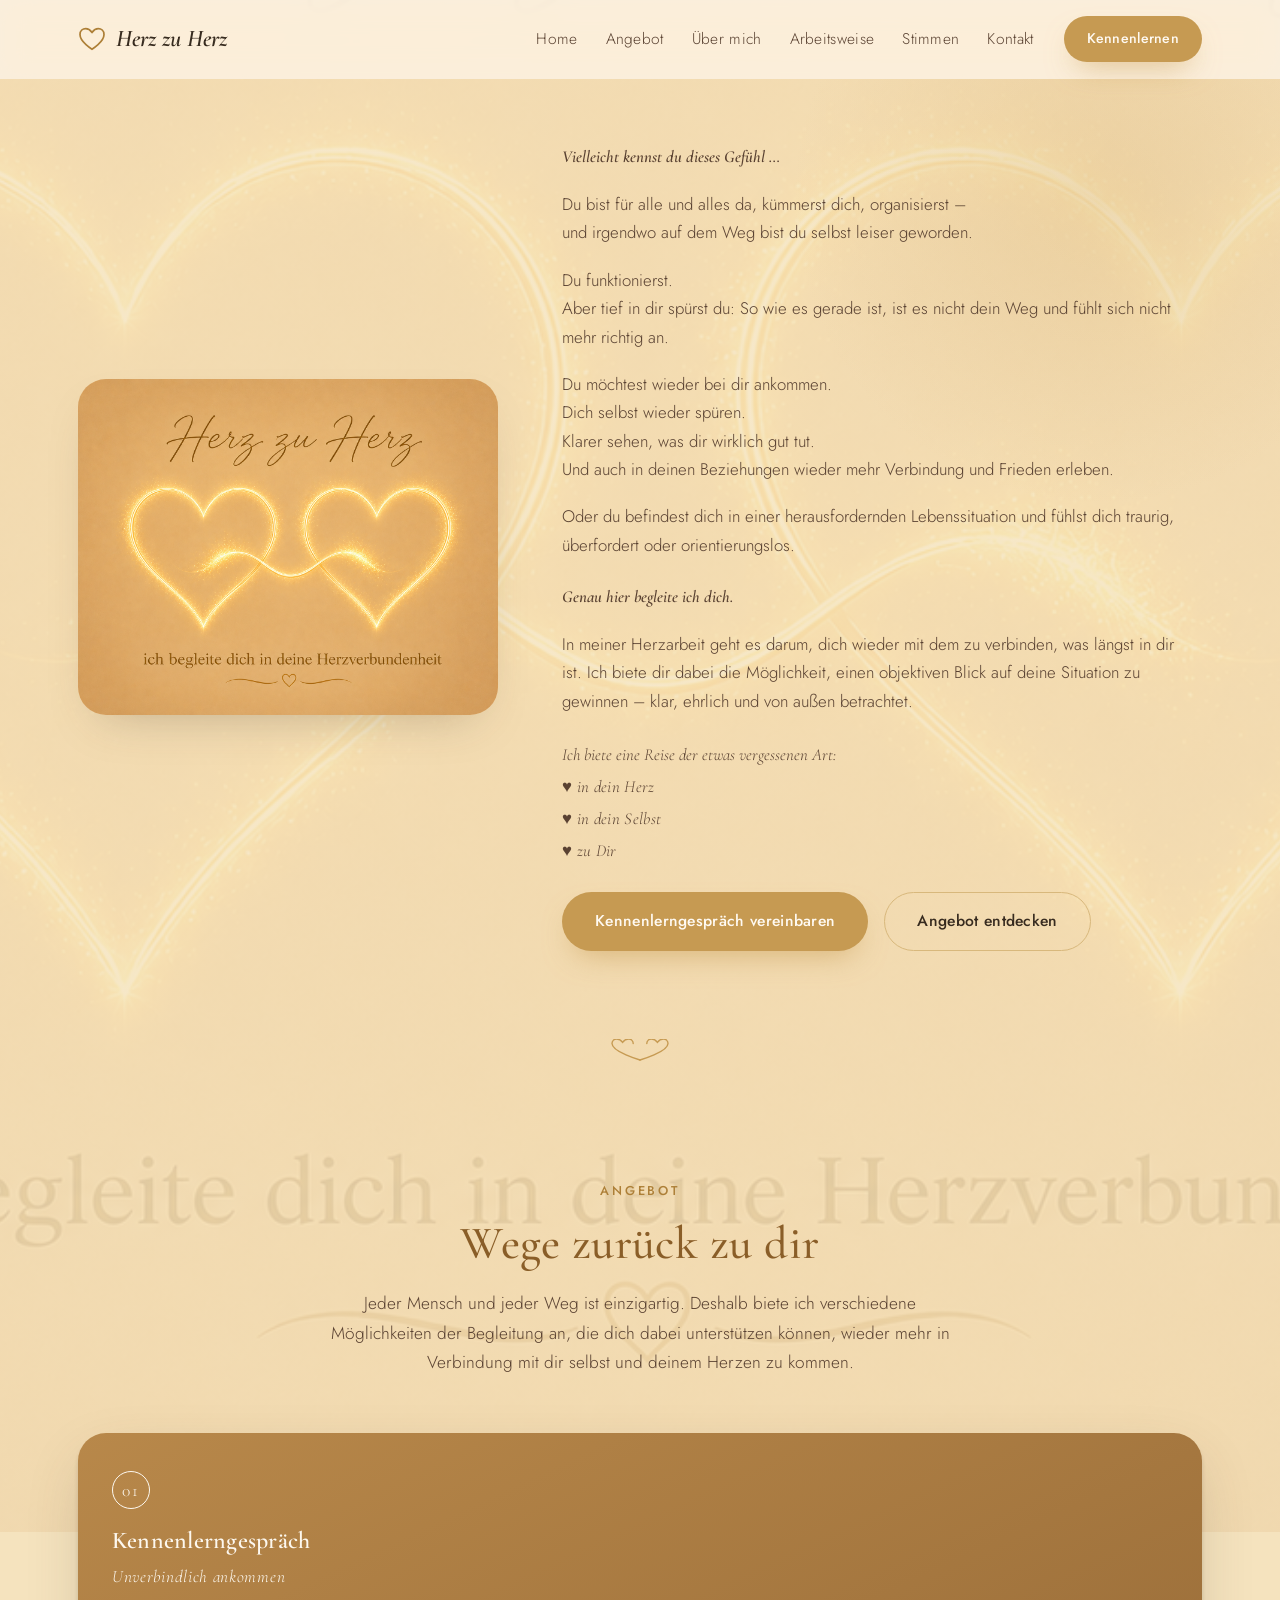
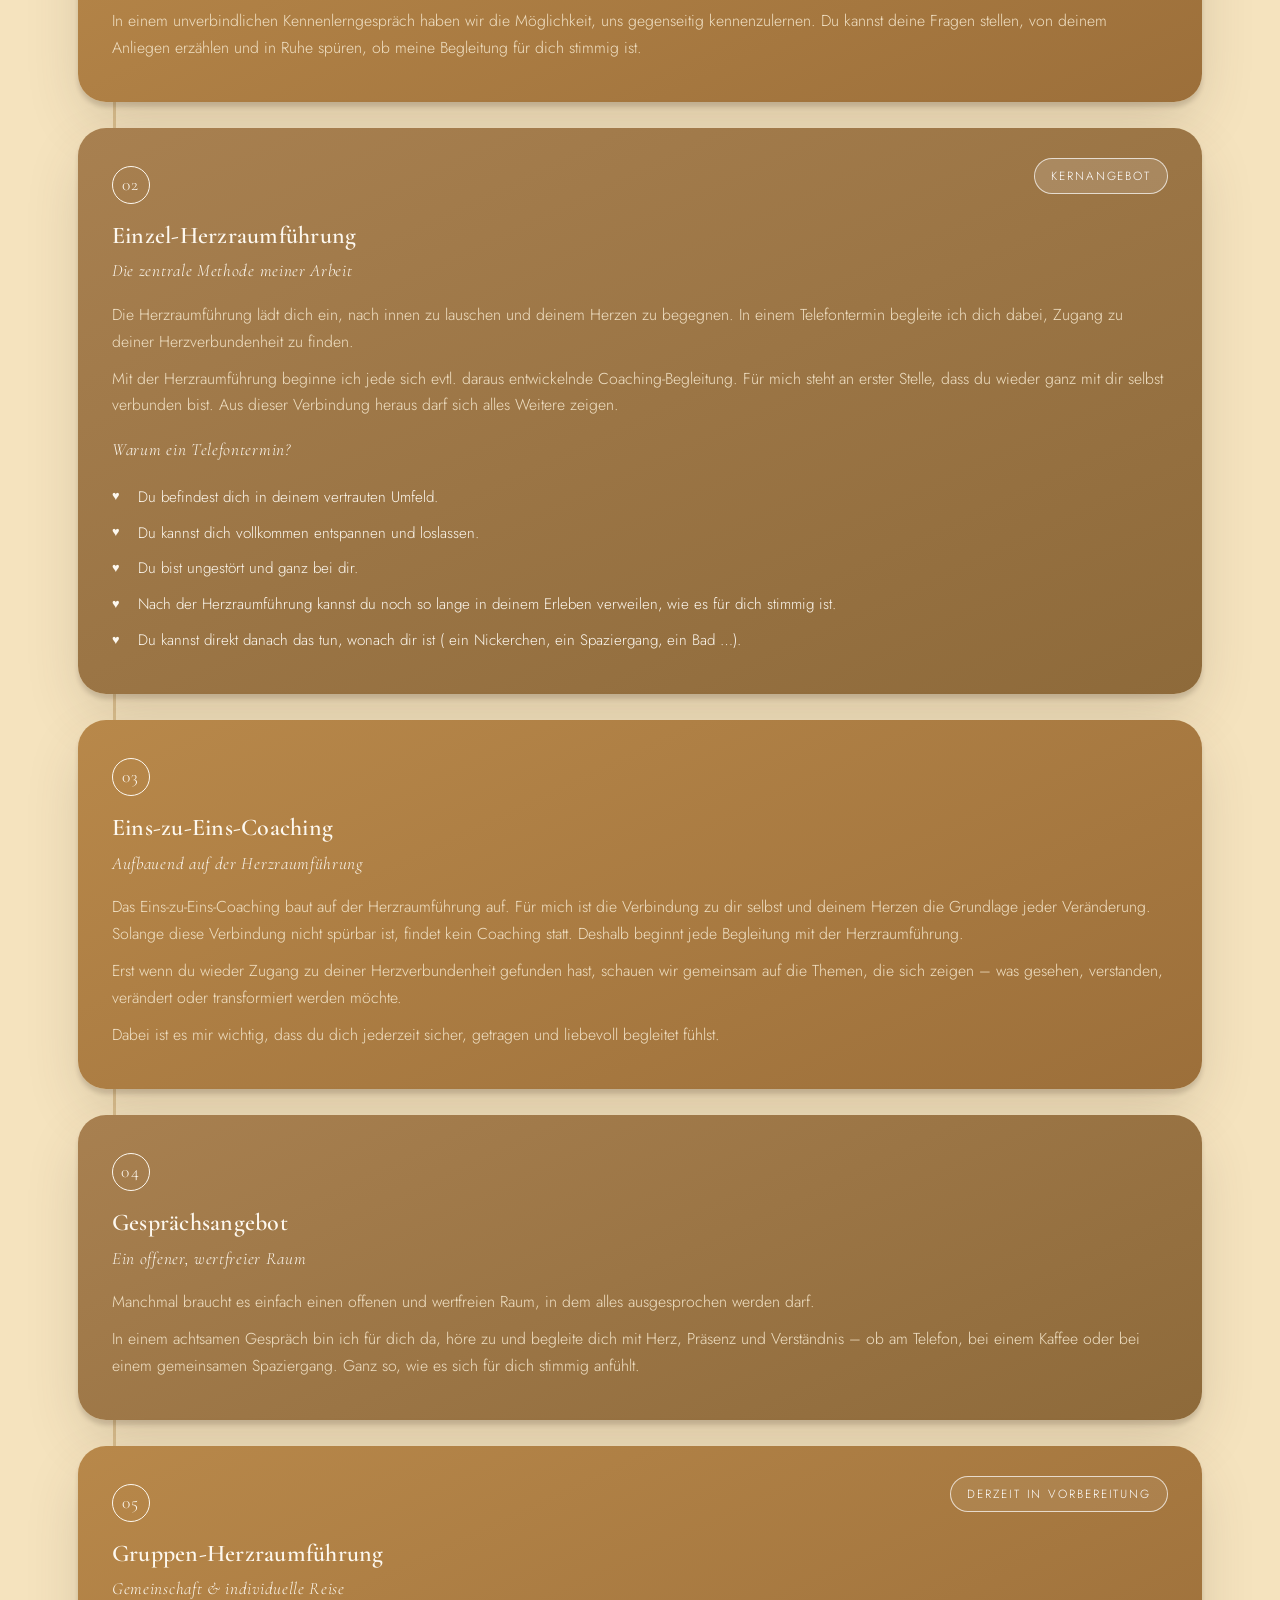
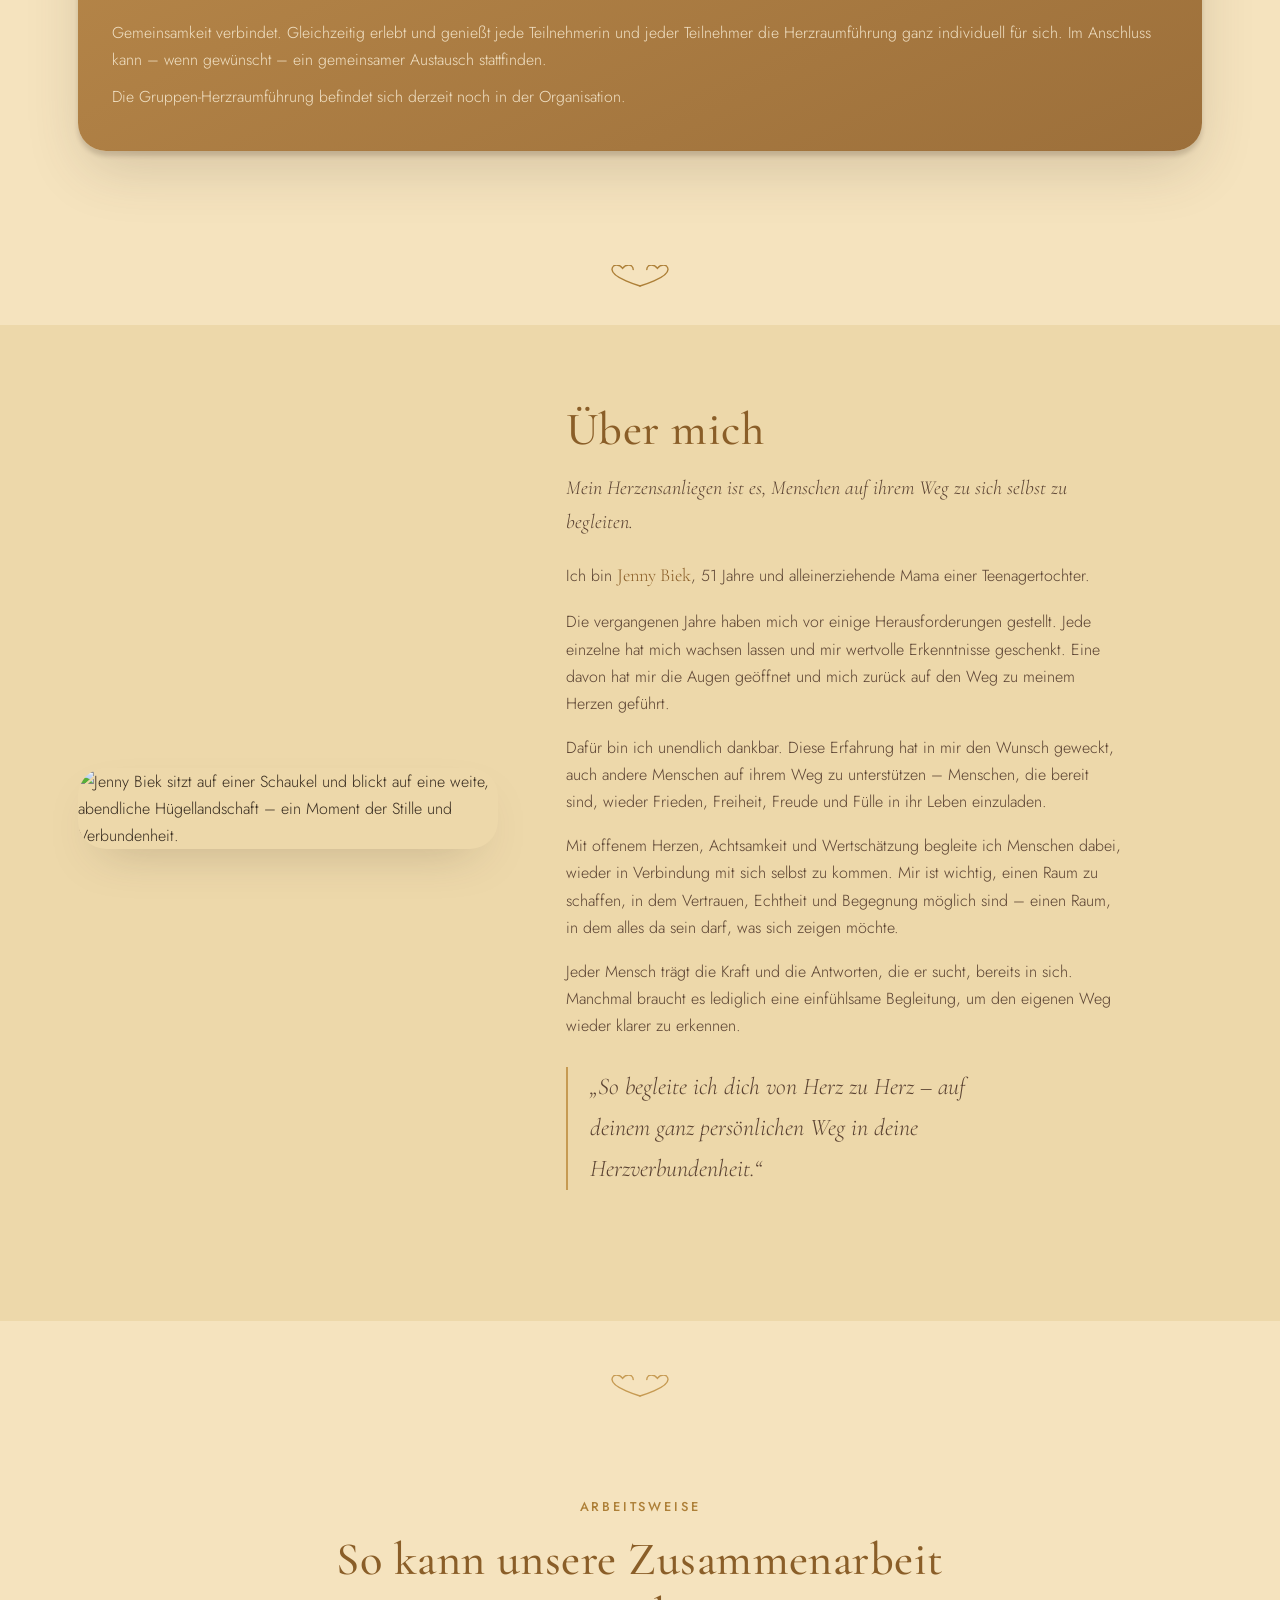
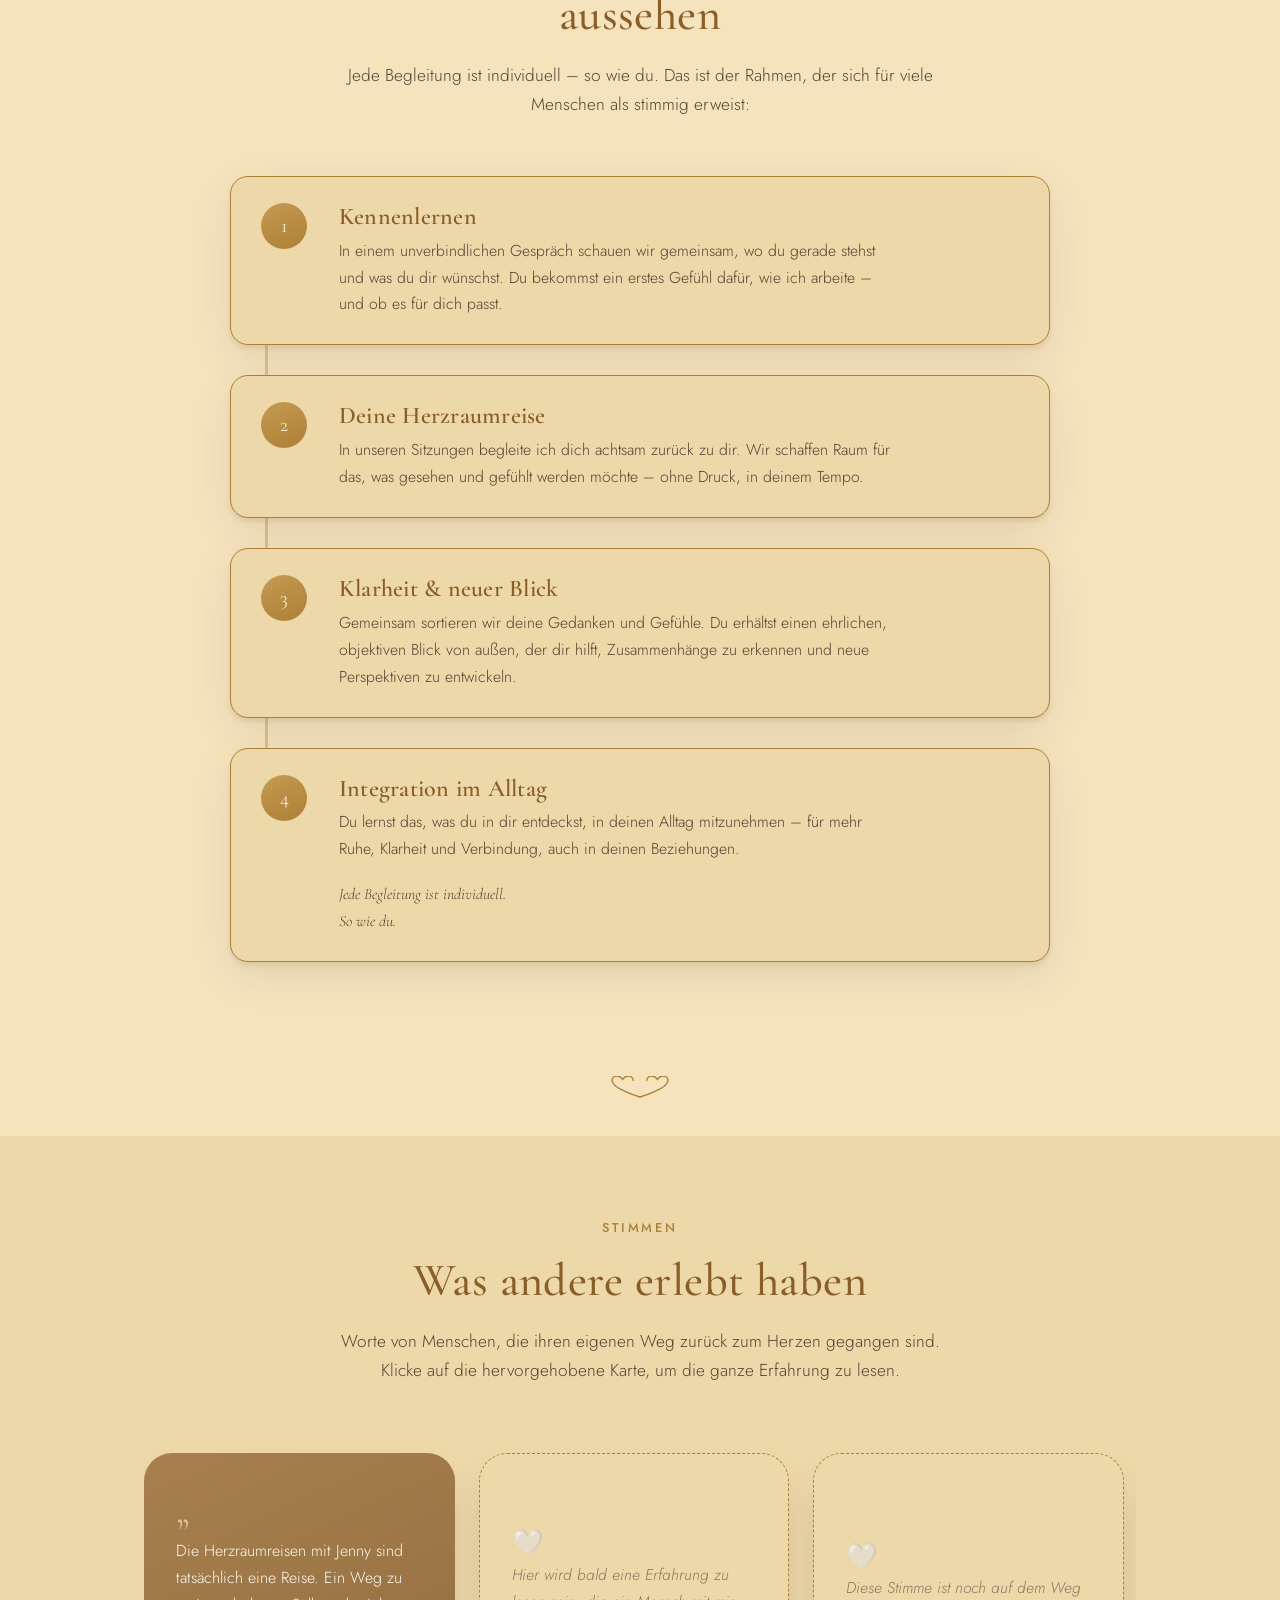
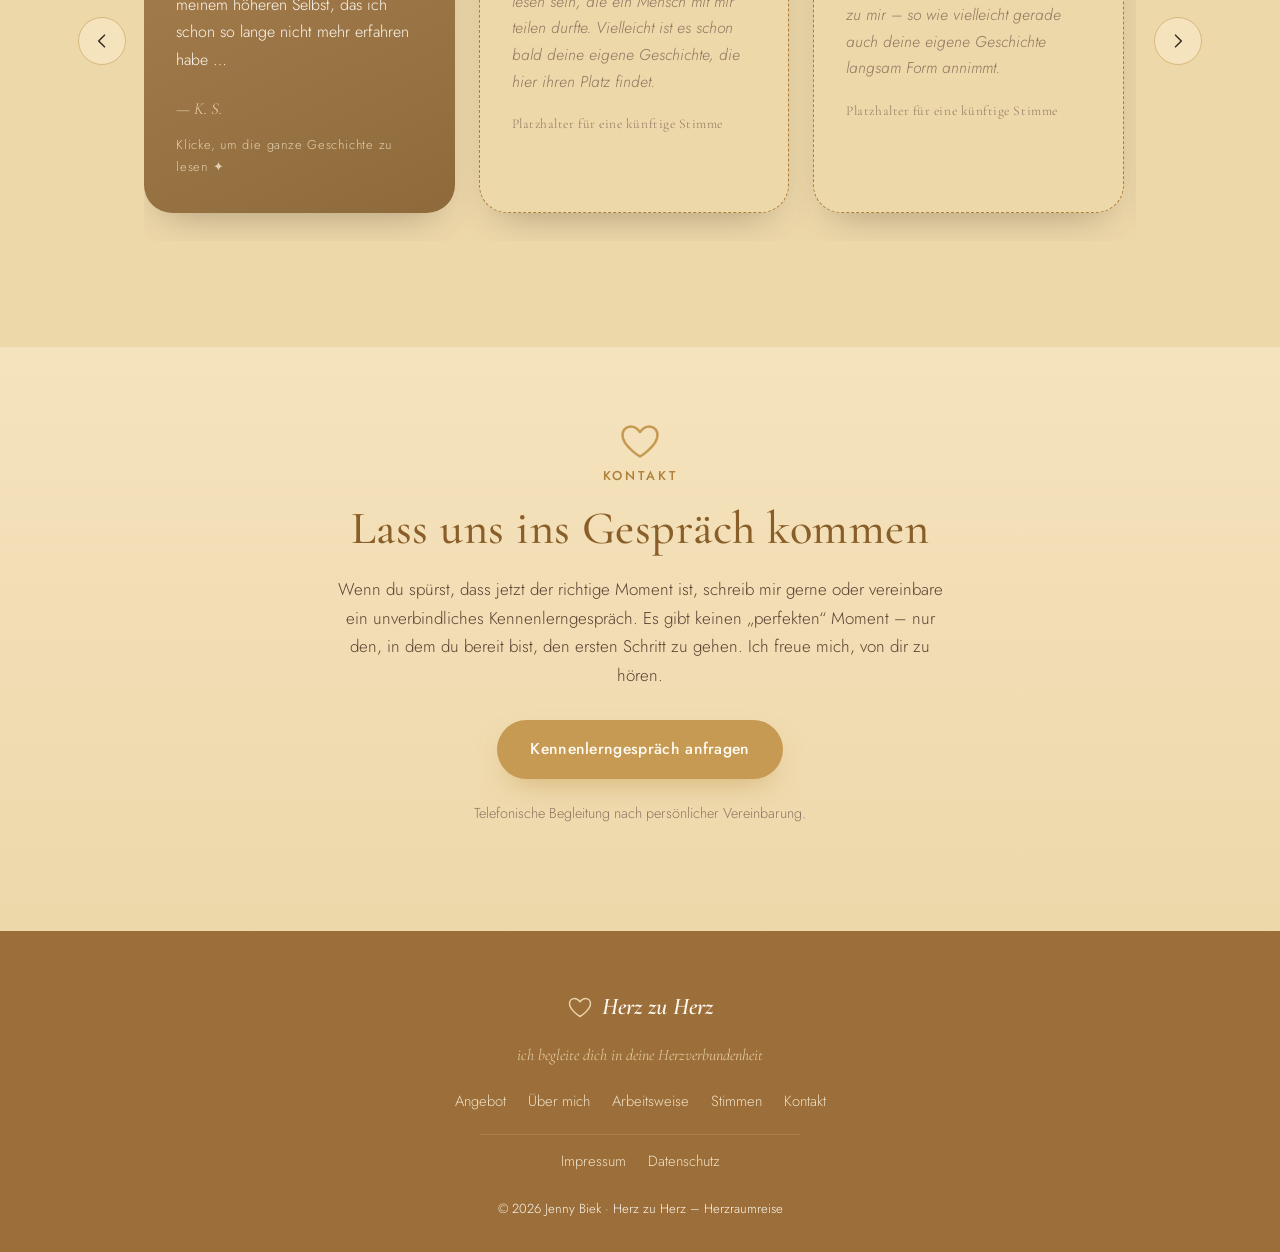
==== commit 0e01f044: "design" ====
--- a/index.html
+++ b/index.html
@@ -4,7 +4,7 @@
   <meta charset="UTF-8">
   <meta name="viewport" content="width=device-width, initial-scale=1.0">
   <title>Herz zu Herz – Herzraumreise | Jenny Biek</title>
-  <meta name="description" content="Herzbasierte Coaching- und Begleitpraxis von Jenny Biek. Finde zurück in deine Herzverbindung – mit Herzraumführung, Einzelcoaching und achtsamer Begleitung.">
+  <meta name="description" content="Herzbasierte Coaching- und Begleitpraxis von Jenny Biek. Finde zurück in deine Herzverbindung – mit Herzraumführung, Eins-zu-Eins-Coaching und achtsamer Begleitung.">
   <link rel="icon" href="images/herz.png" type="image/png">
   <link rel="preconnect" href="https://fonts.googleapis.com">
   <link rel="preconnect" href="https://fonts.gstatic.com" crossorigin>
@@ -100,54 +100,64 @@
 
         <div class="offer-grid">
 
-          <article class="tile tile--brown" data-reveal>
+          <article class="tile tile--brown" data-reveal tabindex="0" role="button" aria-expanded="false">
             <p class="tile__index">01</p>
             <h3 class="tile__title">Kennenlerngespräch</h3>
-            <p class="tile__subtitle">Unverbindlich ankommen</p>
-            <p class="tile__text">In einem unverbindlichen Kennenlerngespräch haben wir die Möglichkeit, uns gegenseitig kennenzulernen. Du kannst deine Fragen stellen, von deinem Anliegen erzählen und in Ruhe spüren, ob meine Begleitung für dich stimmig ist.</p>
-          </article>
-
-          <article class="tile tile--gold tile--feature" data-reveal>
+            <div class="tile__body">
+              <p class="tile__subtitle">Unverbindlich ankommen</p>
+              <p class="tile__text">In einem unverbindlichen Kennenlerngespräch haben wir die Möglichkeit, uns gegenseitig kennenzulernen. Du kannst deine Fragen stellen, von deinem Anliegen erzählen und in Ruhe spüren, ob meine Begleitung für dich stimmig ist.</p>
+            </div>
+          </article>
+
+          <article class="tile tile--gold tile--feature" data-reveal tabindex="0" role="button" aria-expanded="false">
             <p class="tile__index">02</p>
             <p class="tile__badge">Kernangebot</p>
             <h3 class="tile__title">Einzel-Herzraumführung</h3>
-            <p class="tile__subtitle">Die zentrale Methode meiner Arbeit</p>
-            <p class="tile__text">Die Herzraumführung lädt dich ein, nach innen zu lauschen und deinem Herzen zu begegnen. In einem Telefontermin begleite ich dich dabei, Zugang zu deiner Herzverbundenheit zu finden.</p>
-            <p class="tile__text" style="margin-top: 10px;">Mit der Herzraumführung beginne ich jede sich evtl. daraus entwickelnde Coaching-Begleitung. Für mich steht an erster Stelle, dass du wieder ganz mit dir selbst verbunden bist. Aus dieser Verbindung heraus darf sich alles Weitere zeigen.</p>
-            <p class="tile__subtitle" style="margin-top: 16px; margin-bottom: 8px;">Warum ein Telefontermin?</p>
-            <ul class="tile__list">
-              <li>Du befindest dich in deinem vertrauten Umfeld.</li>
-              <li>Du kannst dich vollkommen entspannen und loslassen.</li>
-              <li>Du bist ungestört und ganz bei dir.</li>
-              <li>Nach der Herzraumführung kannst du noch so lange in deinem Erleben verweilen, wie es für dich stimmig ist.</li>
-              <li>Du kannst direkt danach das tun, wonach dir ist ( ein Nickerchen, ein Spaziergang, ein Bad …).</li>
-            </ul>
-          </article>
-
-          <article class="tile tile--brown" data-reveal>
+            <div class="tile__body">
+              <p class="tile__subtitle">Die zentrale Methode meiner Arbeit</p>
+              <p class="tile__text">Die Herzraumführung lädt dich ein, nach innen zu lauschen und deinem Herzen zu begegnen. In einem Telefontermin begleite ich dich dabei, Zugang zu deiner Herzverbundenheit zu finden.</p>
+              <p class="tile__text" style="margin-top: 10px;">Mit der Herzraumführung beginne ich jede sich evtl. daraus entwickelnde Coaching-Begleitung. Für mich steht an erster Stelle, dass du wieder ganz mit dir selbst verbunden bist. Aus dieser Verbindung heraus darf sich alles Weitere zeigen.</p>
+              <p class="tile__subtitle" style="margin-top: 16px; margin-bottom: 8px;">Warum ein Telefontermin?</p>
+              <ul class="tile__list">
+                <li>Du befindest dich in deinem vertrauten Umfeld.</li>
+                <li>Du kannst dich vollkommen entspannen und loslassen.</li>
+                <li>Du bist ungestört und ganz bei dir.</li>
+                <li>Nach der Herzraumführung kannst du noch so lange in deinem Erleben verweilen, wie es für dich stimmig ist.</li>
+                <li>Du kannst direkt danach das tun, wonach dir ist ( ein Nickerchen, ein Spaziergang, ein Bad …).</li>
+              </ul>
+            </div>
+          </article>
+
+          <article class="tile tile--brown" data-reveal tabindex="0" role="button" aria-expanded="false">
             <p class="tile__index">03</p>
-            <h3 class="tile__title">Einzelcoaching</h3>
-            <p class="tile__subtitle">Aufbauend auf der Herzraumführung</p>
-            <p class="tile__text">Das Einzelcoaching baut auf der Herzraumführung auf. Für mich ist die Verbindung zu dir selbst und deinem Herzen die Grundlage jeder Veränderung. Solange diese Verbindung nicht spürbar ist, findet kein Coaching statt. Deshalb beginnt jede Begleitung mit der Herzraumführung.</p>
-            <p class="tile__text" style="margin-top: 10px;">Erst wenn du wieder Zugang zu deiner Herzverbundenheit gefunden hast, schauen wir gemeinsam auf die Themen, die sich zeigen – was gesehen, verstanden, verändert oder transformiert werden möchte.</p>
-            <p class="tile__text" style="margin-top: 10px;">Dabei ist es mir wichtig, dass du dich jederzeit sicher, getragen und liebevoll begleitet fühlst.</p>
-          </article>
-
-          <article class="tile tile--gold" data-reveal>
+            <h3 class="tile__title">Eins-zu-Eins-Coaching</h3>
+            <div class="tile__body">
+              <p class="tile__subtitle">Aufbauend auf der Herzraumführung</p>
+              <p class="tile__text">Das Eins-zu-Eins-Coaching baut auf der Herzraumführung auf. Für mich ist die Verbindung zu dir selbst und deinem Herzen die Grundlage jeder Veränderung. Solange diese Verbindung nicht spürbar ist, findet kein Coaching statt. Deshalb beginnt jede Begleitung mit der Herzraumführung.</p>
+              <p class="tile__text" style="margin-top: 10px;">Erst wenn du wieder Zugang zu deiner Herzverbundenheit gefunden hast, schauen wir gemeinsam auf die Themen, die sich zeigen – was gesehen, verstanden, verändert oder transformiert werden möchte.</p>
+              <p class="tile__text" style="margin-top: 10px;">Dabei ist es mir wichtig, dass du dich jederzeit sicher, getragen und liebevoll begleitet fühlst.</p>
+            </div>
+          </article>
+
+          <article class="tile tile--gold" data-reveal tabindex="0" role="button" aria-expanded="false">
             <p class="tile__index">04</p>
             <h3 class="tile__title">Gesprächsangebot</h3>
-            <p class="tile__subtitle">Ein offener, wertfreier Raum</p>
-            <p class="tile__text">Manchmal braucht es einfach einen offenen und wertfreien Raum, in dem alles ausgesprochen werden darf.</p>
-            <p class="tile__text" style="margin-top: 10px;">In einem achtsamen Gespräch bin ich für dich da, höre zu und begleite dich mit Herz, Präsenz und Verständnis – ob am Telefon, bei einem Kaffee oder bei einem gemeinsamen Spaziergang. Ganz so, wie es sich für dich stimmig anfühlt.</p>
-          </article>
-
-          <article class="tile tile--brown tile--soon" data-reveal>
+            <div class="tile__body">
+              <p class="tile__subtitle">Ein offener, wertfreier Raum</p>
+              <p class="tile__text">Manchmal braucht es einfach einen offenen und wertfreien Raum, in dem alles ausgesprochen werden darf.</p>
+              <p class="tile__text" style="margin-top: 10px;">In einem achtsamen Gespräch bin ich für dich da, höre zu und begleite dich mit Herz, Präsenz und Verständnis – ob am Telefon, bei einem Kaffee oder bei einem gemeinsamen Spaziergang. Ganz so, wie es sich für dich stimmig anfühlt.</p>
+            </div>
+          </article>
+
+          <article class="tile tile--brown tile--soon" data-reveal tabindex="0" role="button" aria-expanded="false">
             <p class="tile__index">05</p>
             <p class="tile__badge tile__badge--soon">Derzeit in Vorbereitung</p>
             <h3 class="tile__title">Gruppen-Herzraumführung</h3>
-            <p class="tile__subtitle">Gemeinschaft &amp; individuelle Reise</p>
-            <p class="tile__text">Gemeinsamkeit verbindet. Gleichzeitig erlebt und genießt jede Teilnehmerin und jeder Teilnehmer die Herzraumführung ganz individuell für sich. Im Anschluss kann – wenn gewünscht – ein gemeinsamer Austausch stattfinden.</p>
-            <p class="tile__text" style="margin-top: 10px;">Die Gruppen-Herzraumführung befindet sich derzeit noch in der Organisation.</p>
+            <div class="tile__body">
+              <p class="tile__subtitle">Gemeinschaft &amp; individuelle Reise</p>
+              <p class="tile__text">Gemeinsamkeit verbindet. Gleichzeitig erlebt und genießt jede Teilnehmerin und jeder Teilnehmer die Herzraumführung ganz individuell für sich. Im Anschluss kann – wenn gewünscht – ein gemeinsamer Austausch stattfinden.</p>
+              <p class="tile__text" style="margin-top: 10px;">Die Gruppen-Herzraumführung befindet sich derzeit noch in der Organisation.</p>
+            </div>
           </article>
 
         </div>
--- a/css/style.css
+++ b/css/style.css
@@ -423,13 +423,26 @@
 
 /* ---------- Angebot: Tiles ---------- */
 .offer-grid {
-  display: grid;
-  grid-template-columns: repeat(auto-fit, minmax(290px, 1fr));
+  position: relative;
+  display: flex;
+  flex-direction: column;
   gap: 26px;
+}
+.offer-grid::before {
+  content: "";
+  position: absolute;
+  left: 35px;
+  top: 50px;
+  bottom: 50px;
+  width: 3px;
+  background: var(--color-gold-deep);
+  opacity: 0.35;
+  z-index: 0;
 }
 
 .tile {
   position: relative;
+  z-index: 1;
   padding: 38px 34px 40px;
   border-radius: var(--radius-lg);
   box-shadow:
@@ -449,11 +462,42 @@
   background: linear-gradient(155deg, var(--color-tile-gold) 0%, var(--color-tile-gold-deep) 100%);
   color: var(--color-tile-text);
 }
-.tile--feature {
-  grid-column: span 2;
-}
-@media (max-width: 760px) {
-  .tile--feature { grid-column: span 1; }
+
+.tile__body {
+  position: relative;
+}
+.tile__body::after {
+  content: "";
+  position: absolute;
+  left: 0;
+  right: 0;
+  bottom: 0;
+  height: 56px;
+  background: linear-gradient(to bottom, rgba(0, 0, 0, 0), var(--color-tile-brown-deep));
+  transition: opacity 0.4s ease;
+  pointer-events: none;
+  opacity: 0;
+}
+.tile--gold .tile__body::after {
+  background: linear-gradient(to bottom, rgba(0, 0, 0, 0), var(--color-tile-gold-deep));
+}
+
+@media (max-width: 700px) {
+  .tile {
+    cursor: pointer;
+    overflow: hidden;
+  }
+  .tile__body {
+    max-height: 92px;
+    overflow: hidden;
+    transition: max-height 0.5s ease;
+  }
+  .tile__body::after {
+    opacity: 1;
+  }
+  .tile.is-expanded .tile__body::after {
+    opacity: 0;
+  }
 }
 
 .tile__index {
@@ -596,12 +640,26 @@
 
 /* ---------- Arbeitsweise ---------- */
 .approach-list {
+  position: relative;
   display: grid;
   gap: 30px;
   max-width: 820px;
   margin: 0 auto;
 }
+.approach-list::before {
+  content: "";
+  position: absolute;
+  left: 35px;
+  top: 50px;
+  bottom: 50px;
+  width: 3px;
+  background: var(--color-gold-deep);
+  opacity: 0.35;
+  z-index: 0;
+}
 .approach-list li {
+  position: relative;
+  z-index: 1;
   display: grid;
   grid-template-columns: 56px 1fr;
   gap: 22px;
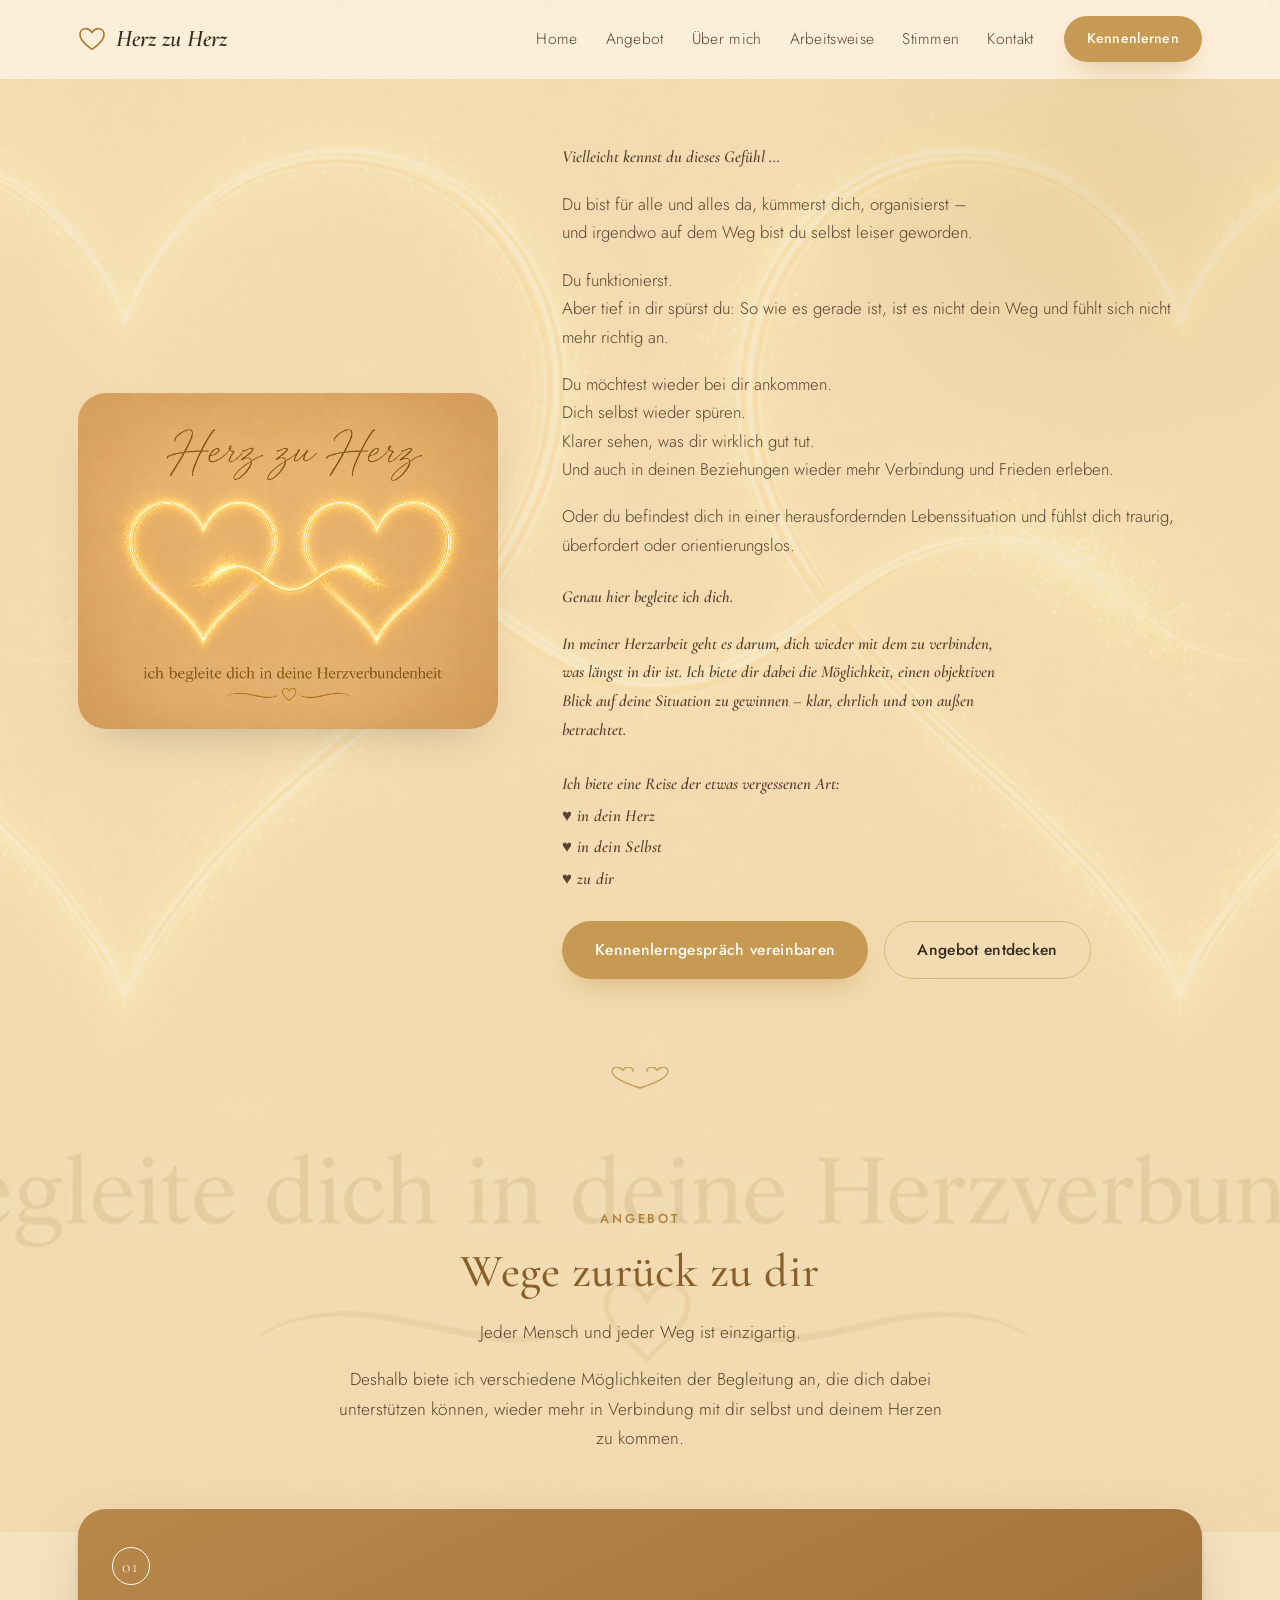
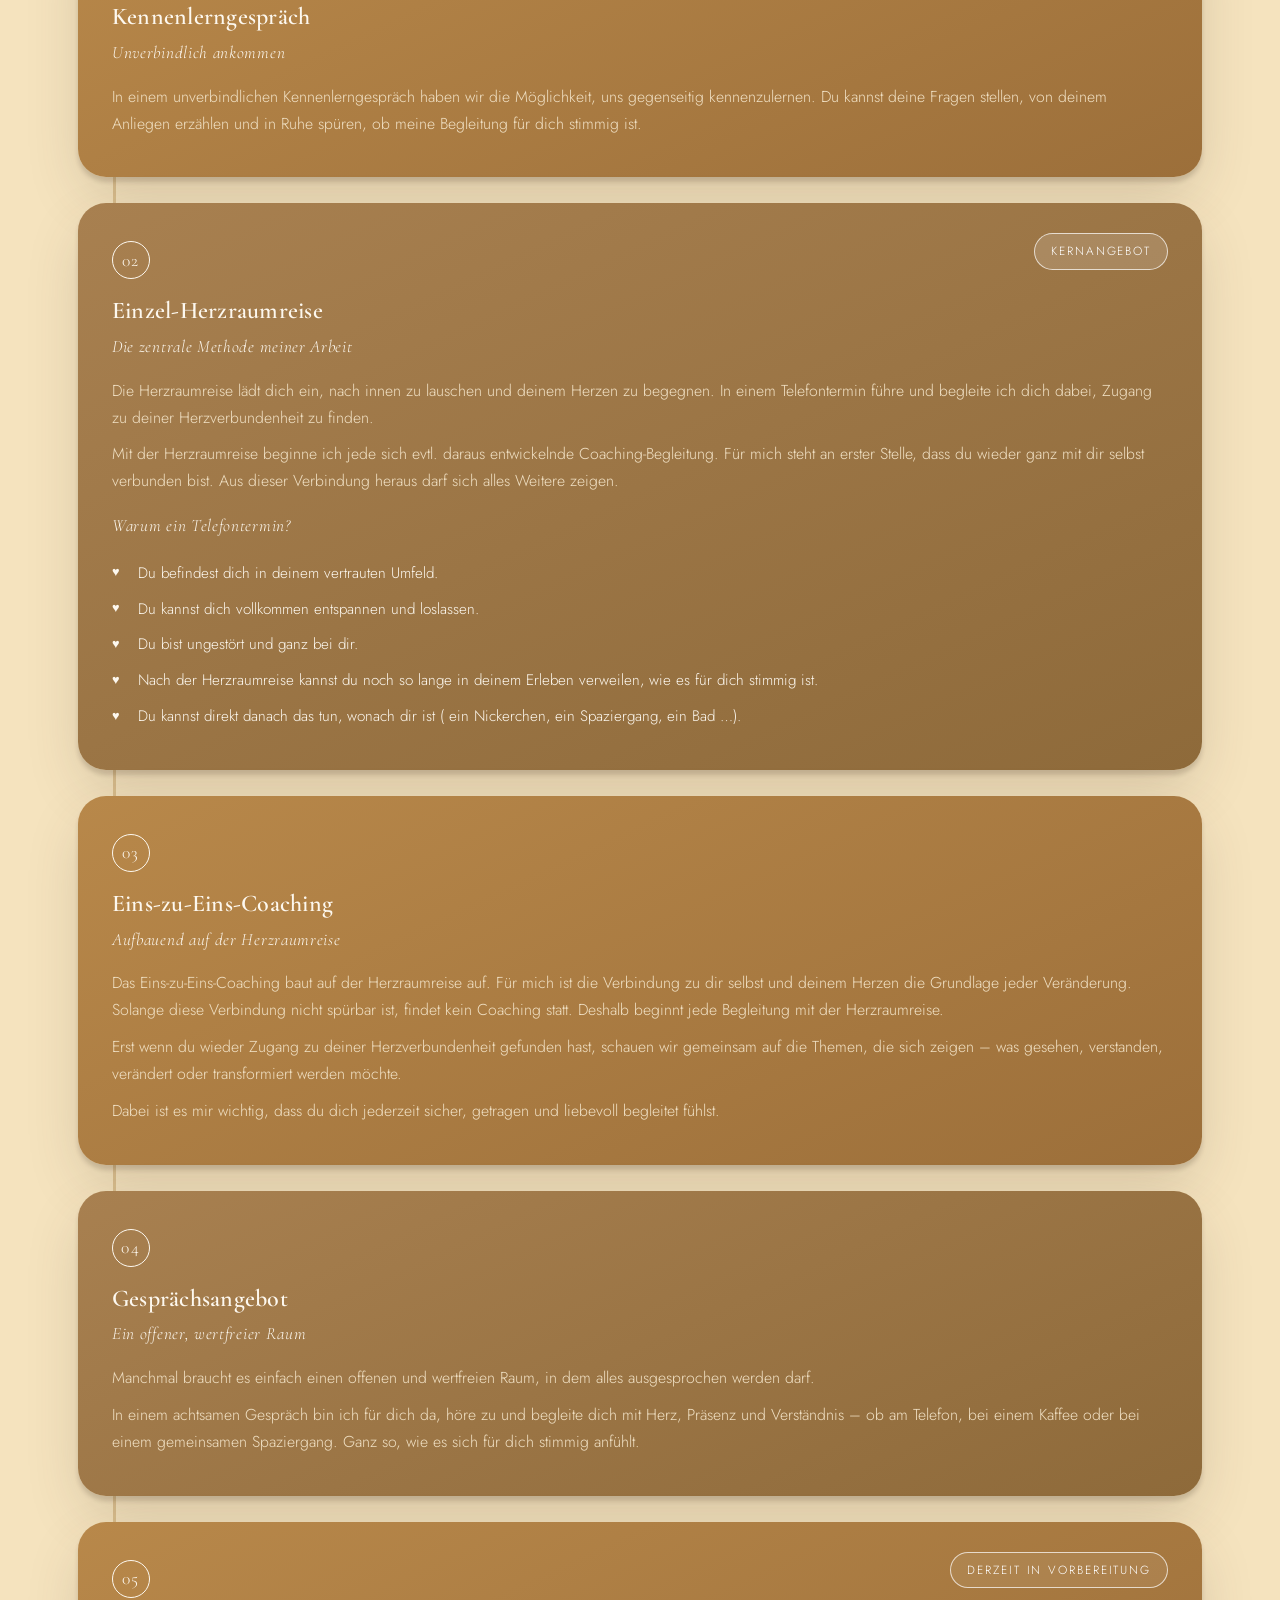
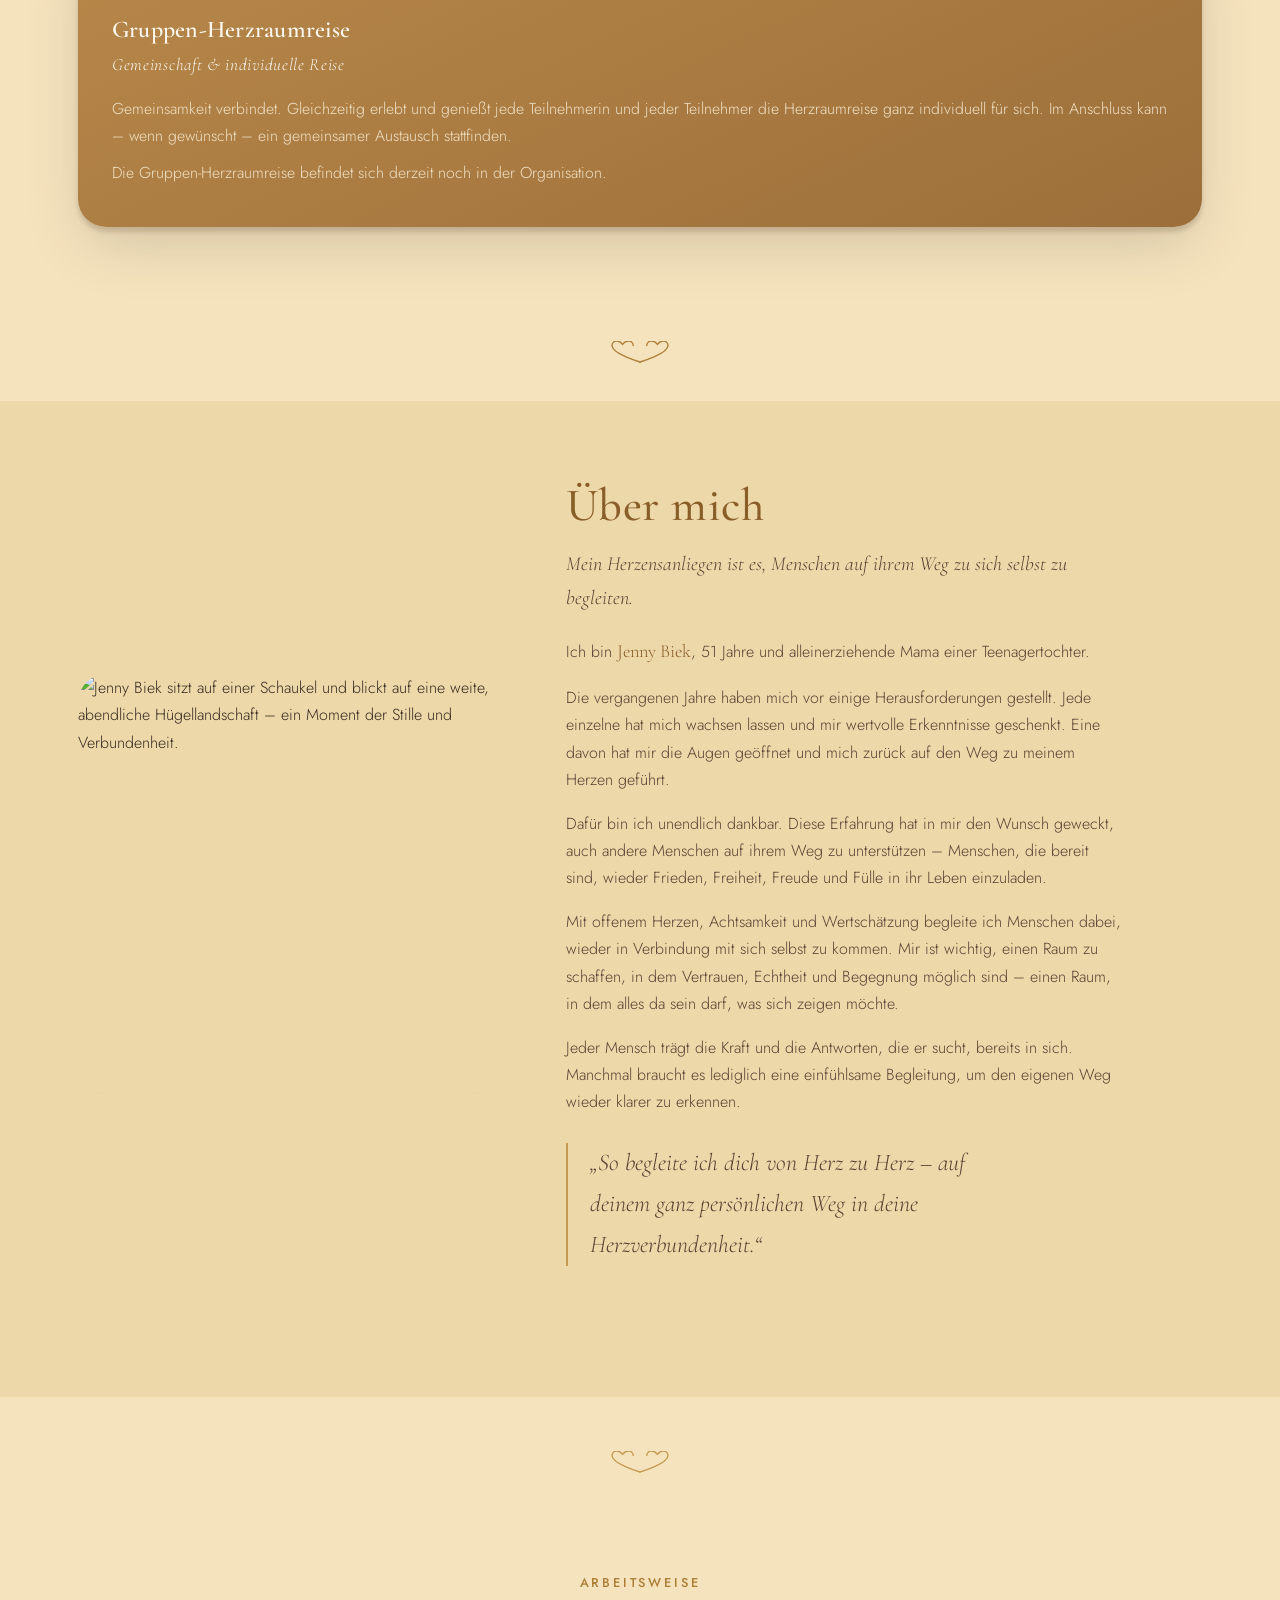
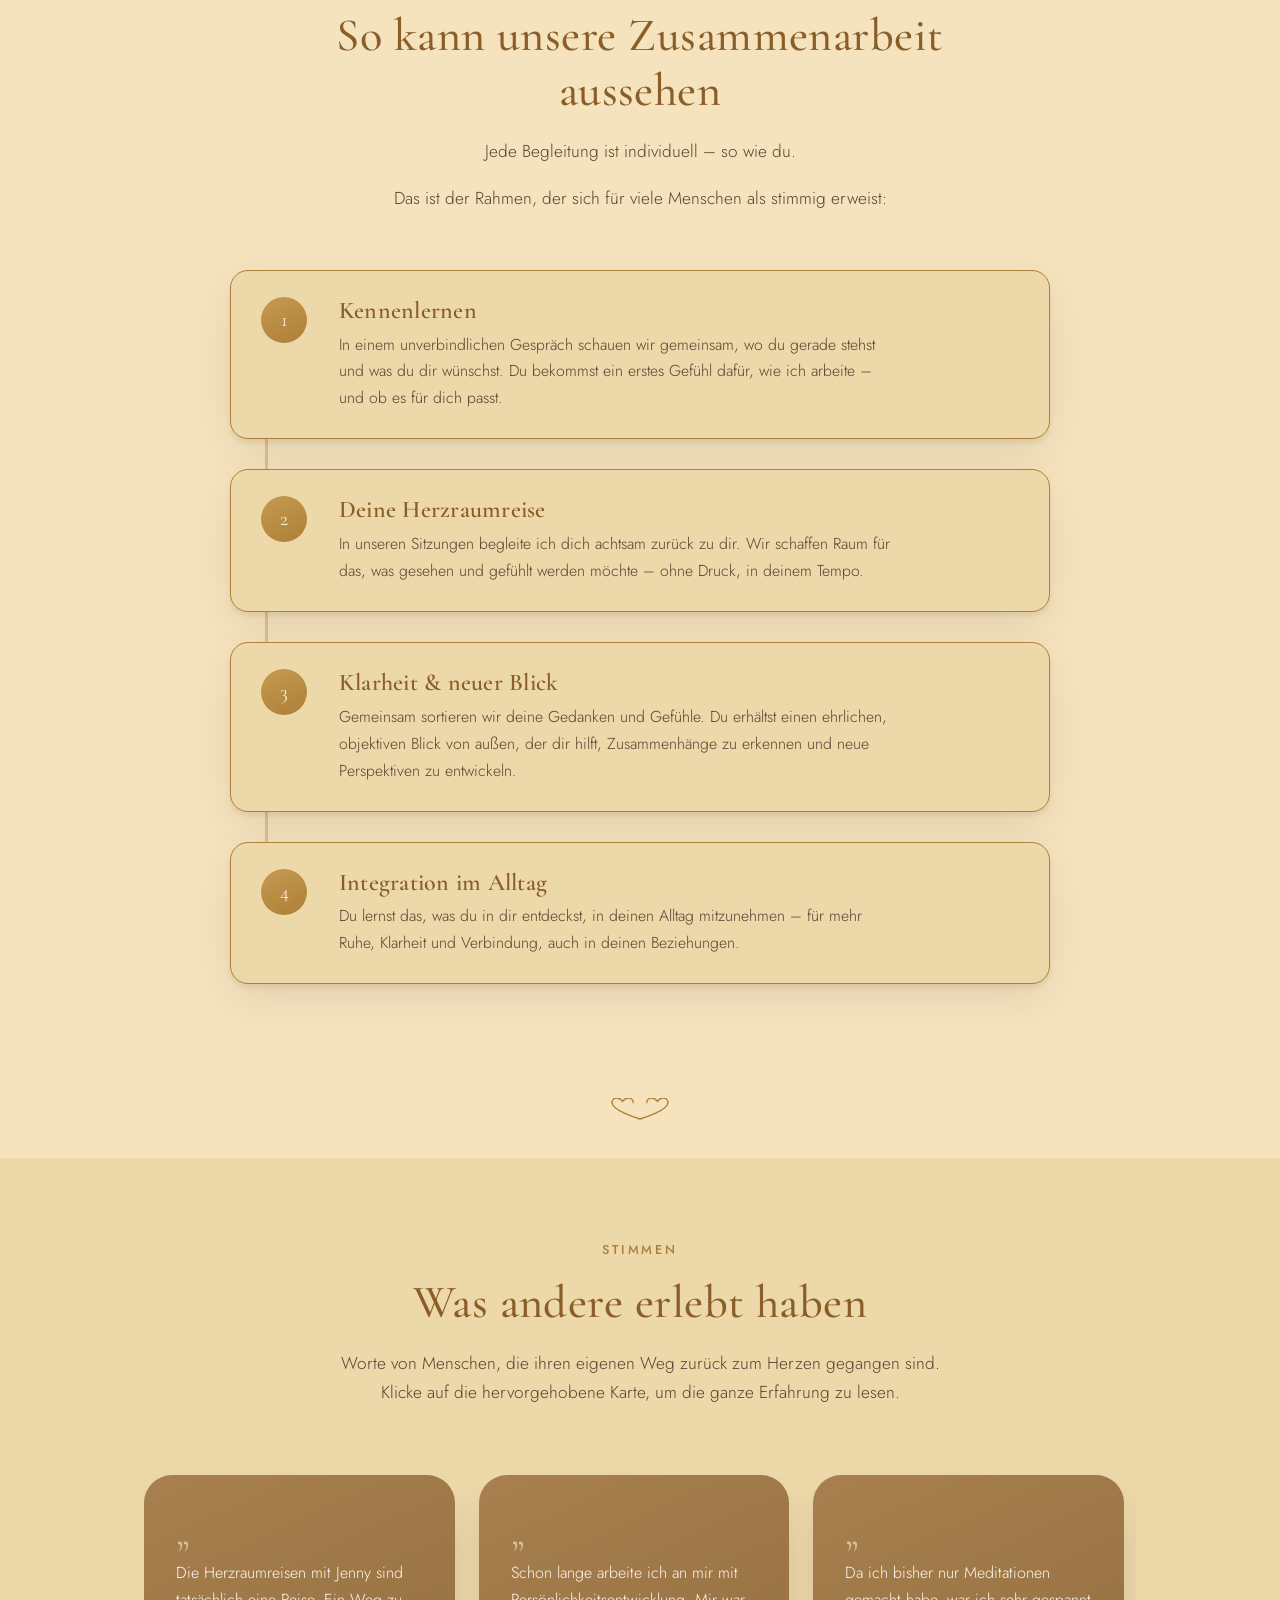
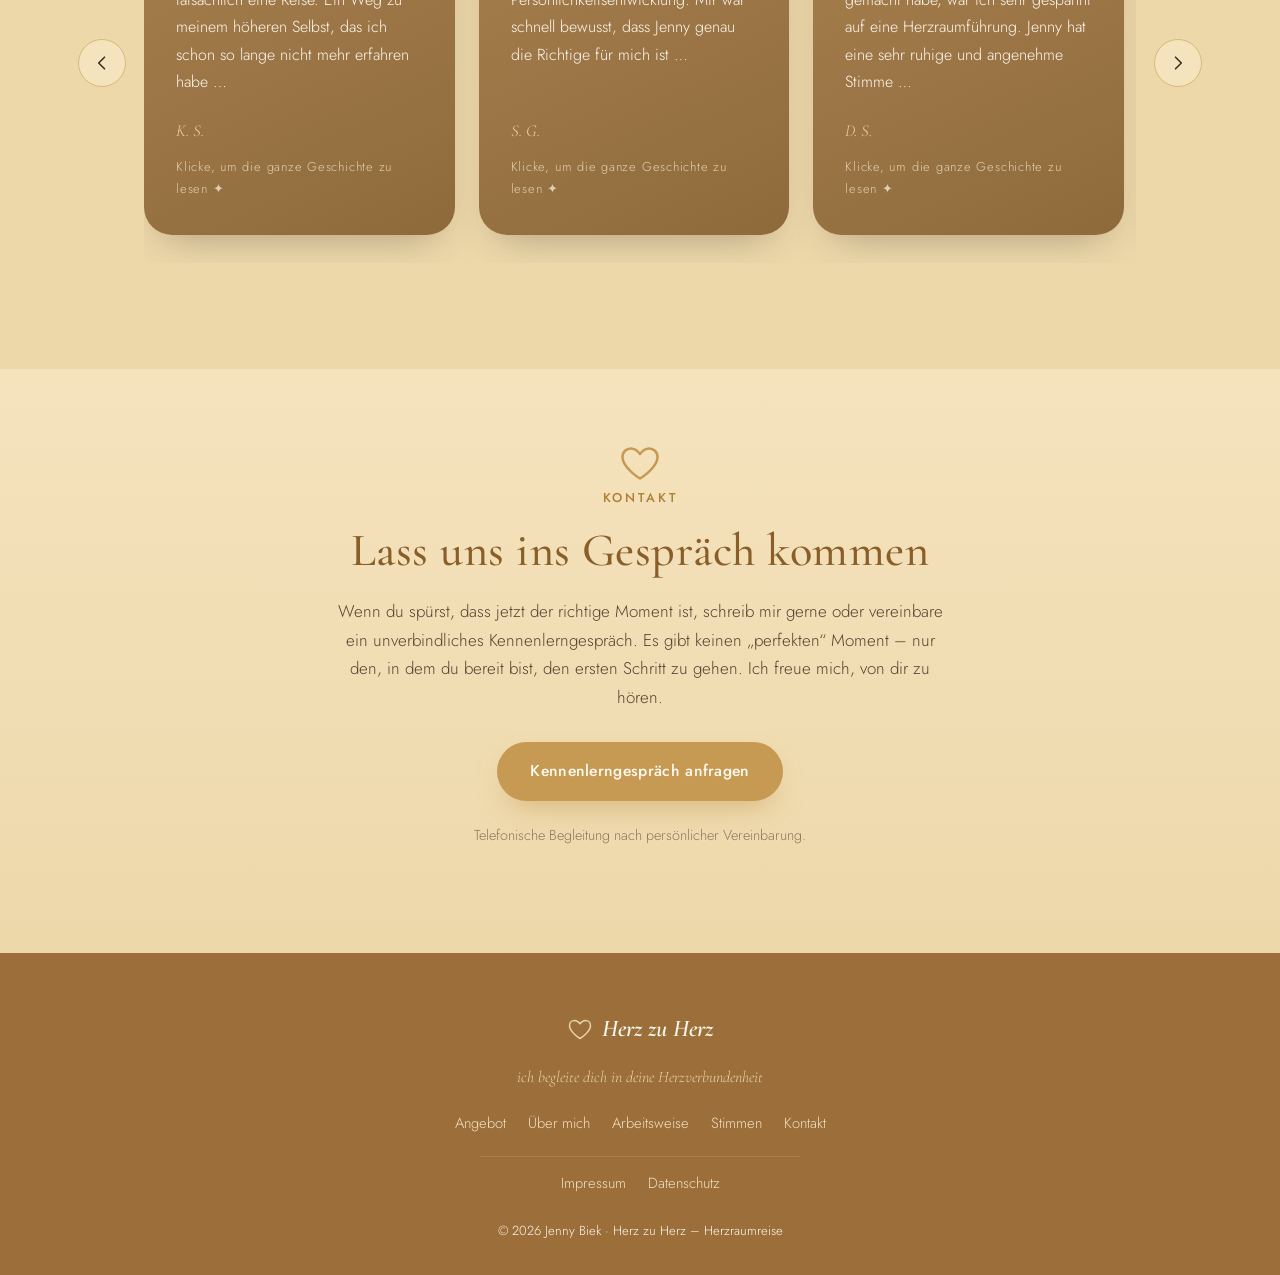
==== commit 91789cc9: "design" ====
--- a/index.html
+++ b/index.html
@@ -4,7 +4,7 @@
   <meta charset="UTF-8">
   <meta name="viewport" content="width=device-width, initial-scale=1.0">
   <title>Herz zu Herz – Herzraumreise | Jenny Biek</title>
-  <meta name="description" content="Herzbasierte Coaching- und Begleitpraxis von Jenny Biek. Finde zurück in deine Herzverbindung – mit Herzraumführung, Eins-zu-Eins-Coaching und achtsamer Begleitung.">
+  <meta name="description" content="Herzbasierte Coaching- und Begleitpraxis von Jenny Biek. Finde zurück in deine Herzverbindung – mit Herzraumreise, Eins-zu-Eins-Coaching und achtsamer Begleitung.">
   <link rel="icon" href="images/herz.png" type="image/png">
   <link rel="preconnect" href="https://fonts.googleapis.com">
   <link rel="preconnect" href="https://fonts.gstatic.com" crossorigin>
@@ -68,11 +68,11 @@
           Und auch in deinen Beziehungen wieder mehr Verbindung und Frieden erleben.</p>
           <p>Oder du befindest dich in einer herausfordernden Lebenssituation und fühlst dich traurig, überfordert oder orientierungslos.</p>
           <p class="hero__closing">Genau hier begleite ich dich.</p>
-          <p>In meiner Herzarbeit geht es darum, dich wieder mit dem zu verbinden, was längst in dir ist. Ich biete dir dabei die Möglichkeit, einen objektiven Blick auf deine Situation zu gewinnen – klar, ehrlich und von außen betrachtet.</p>
+          <p class="hero__sub">In meiner Herzarbeit geht es darum, dich wieder mit dem zu verbinden, was längst in dir ist. Ich biete dir dabei die Möglichkeit, einen objektiven Blick auf deine Situation zu gewinnen – klar, ehrlich und von außen betrachtet.</p>
           <p class="hero__journey">Ich biete eine Reise der etwas vergessenen Art:<br>
           <span>♥ in dein Herz</span><br>
           <span>♥ in dein Selbst</span><br>
-          <span>♥ zu Dir</span></p>
+          <span>♥ zu dir</span></p>
 
           <div class="hero__actions">
             <a class="btn btn--primary" href="#kontakt">Kennenlerngespräch vereinbaren</a>
@@ -95,7 +95,8 @@
         <header class="section__head" data-reveal>
           <p class="eyebrow">Angebot</p>
           <h2 id="angebot-title">Wege zurück zu dir</h2>
-          <p class="section__intro">Jeder Mensch und jeder Weg ist einzigartig. Deshalb biete ich verschiedene Möglichkeiten der Begleitung an, die dich dabei unterstützen können, wieder mehr in Verbindung mit dir selbst und deinem Herzen zu kommen.</p>
+          <p class="section__intro">Jeder Mensch und jeder Weg ist einzigartig.</p>
+          <p class="section__intro">Deshalb biete ich verschiedene Möglichkeiten der Begleitung an, die dich dabei unterstützen können, wieder mehr in Verbindung mit dir selbst und deinem Herzen zu kommen.</p>
         </header>
 
         <div class="offer-grid">
@@ -112,17 +113,17 @@
           <article class="tile tile--gold tile--feature" data-reveal tabindex="0" role="button" aria-expanded="false">
             <p class="tile__index">02</p>
             <p class="tile__badge">Kernangebot</p>
-            <h3 class="tile__title">Einzel-Herzraumführung</h3>
+            <h3 class="tile__title">Einzel-Herzraumreise</h3>
             <div class="tile__body">
               <p class="tile__subtitle">Die zentrale Methode meiner Arbeit</p>
-              <p class="tile__text">Die Herzraumführung lädt dich ein, nach innen zu lauschen und deinem Herzen zu begegnen. In einem Telefontermin begleite ich dich dabei, Zugang zu deiner Herzverbundenheit zu finden.</p>
-              <p class="tile__text" style="margin-top: 10px;">Mit der Herzraumführung beginne ich jede sich evtl. daraus entwickelnde Coaching-Begleitung. Für mich steht an erster Stelle, dass du wieder ganz mit dir selbst verbunden bist. Aus dieser Verbindung heraus darf sich alles Weitere zeigen.</p>
+              <p class="tile__text">Die Herzraumreise lädt dich ein, nach innen zu lauschen und deinem Herzen zu begegnen. In einem Telefontermin führe und begleite ich dich dabei, Zugang zu deiner Herzverbundenheit zu finden.</p>
+              <p class="tile__text" style="margin-top: 10px;">Mit der Herzraumreise beginne ich jede sich evtl. daraus entwickelnde Coaching-Begleitung. Für mich steht an erster Stelle, dass du wieder ganz mit dir selbst verbunden bist. Aus dieser Verbindung heraus darf sich alles Weitere zeigen.</p>
               <p class="tile__subtitle" style="margin-top: 16px; margin-bottom: 8px;">Warum ein Telefontermin?</p>
               <ul class="tile__list">
                 <li>Du befindest dich in deinem vertrauten Umfeld.</li>
                 <li>Du kannst dich vollkommen entspannen und loslassen.</li>
                 <li>Du bist ungestört und ganz bei dir.</li>
-                <li>Nach der Herzraumführung kannst du noch so lange in deinem Erleben verweilen, wie es für dich stimmig ist.</li>
+                <li>Nach der Herzraumreise kannst du noch so lange in deinem Erleben verweilen, wie es für dich stimmig ist.</li>
                 <li>Du kannst direkt danach das tun, wonach dir ist ( ein Nickerchen, ein Spaziergang, ein Bad …).</li>
               </ul>
             </div>
@@ -132,8 +133,8 @@
             <p class="tile__index">03</p>
             <h3 class="tile__title">Eins-zu-Eins-Coaching</h3>
             <div class="tile__body">
-              <p class="tile__subtitle">Aufbauend auf der Herzraumführung</p>
-              <p class="tile__text">Das Eins-zu-Eins-Coaching baut auf der Herzraumführung auf. Für mich ist die Verbindung zu dir selbst und deinem Herzen die Grundlage jeder Veränderung. Solange diese Verbindung nicht spürbar ist, findet kein Coaching statt. Deshalb beginnt jede Begleitung mit der Herzraumführung.</p>
+              <p class="tile__subtitle">Aufbauend auf der Herzraumreise</p>
+              <p class="tile__text">Das Eins-zu-Eins-Coaching baut auf der Herzraumreise auf. Für mich ist die Verbindung zu dir selbst und deinem Herzen die Grundlage jeder Veränderung. Solange diese Verbindung nicht spürbar ist, findet kein Coaching statt. Deshalb beginnt jede Begleitung mit der Herzraumreise.</p>
               <p class="tile__text" style="margin-top: 10px;">Erst wenn du wieder Zugang zu deiner Herzverbundenheit gefunden hast, schauen wir gemeinsam auf die Themen, die sich zeigen – was gesehen, verstanden, verändert oder transformiert werden möchte.</p>
               <p class="tile__text" style="margin-top: 10px;">Dabei ist es mir wichtig, dass du dich jederzeit sicher, getragen und liebevoll begleitet fühlst.</p>
             </div>
@@ -152,11 +153,11 @@
           <article class="tile tile--brown tile--soon" data-reveal tabindex="0" role="button" aria-expanded="false">
             <p class="tile__index">05</p>
             <p class="tile__badge tile__badge--soon">Derzeit in Vorbereitung</p>
-            <h3 class="tile__title">Gruppen-Herzraumführung</h3>
+            <h3 class="tile__title">Gruppen-Herzraumreise</h3>
             <div class="tile__body">
               <p class="tile__subtitle">Gemeinschaft &amp; individuelle Reise</p>
-              <p class="tile__text">Gemeinsamkeit verbindet. Gleichzeitig erlebt und genießt jede Teilnehmerin und jeder Teilnehmer die Herzraumführung ganz individuell für sich. Im Anschluss kann – wenn gewünscht – ein gemeinsamer Austausch stattfinden.</p>
-              <p class="tile__text" style="margin-top: 10px;">Die Gruppen-Herzraumführung befindet sich derzeit noch in der Organisation.</p>
+              <p class="tile__text">Gemeinsamkeit verbindet. Gleichzeitig erlebt und genießt jede Teilnehmerin und jeder Teilnehmer die Herzraumreise ganz individuell für sich. Im Anschluss kann – wenn gewünscht – ein gemeinsamer Austausch stattfinden.</p>
+              <p class="tile__text" style="margin-top: 10px;">Die Gruppen-Herzraumreise befindet sich derzeit noch in der Organisation.</p>
             </div>
           </article>
 
@@ -174,8 +175,15 @@
     <!-- ===== Über mich ===== -->
     <section class="section section--alt" id="ueber-mich" aria-labelledby="about-title">
       <div class="container about">
-        <div class="about__media" data-reveal>
-          <img src="images/jen.jpg" alt="Jenny Biek sitzt auf einer Schaukel und blickt auf eine weite, abendliche Hügellandschaft – ein Moment der Stille und Verbundenheit." loading="lazy">
+        <div class="about__media about__media--flip" data-reveal tabindex="0" role="button" aria-pressed="false" aria-label="Bild umdrehen, um ein weiteres Foto von Jenny zu sehen">
+          <div class="about__media-inner">
+            <div class="about__media-face about__media-face--front">
+              <img src="images/jen.jpg" alt="Jenny Biek sitzt auf einer Schaukel und blickt auf eine weite, abendliche Hügellandschaft – ein Moment der Stille und Verbundenheit." loading="lazy">
+            </div>
+            <div class="about__media-face about__media-face--back">
+              <img src="images/jen2.jpg" alt="Jenny Biek steht lachend am Wattenmeer, barfuß im flachen Wasser." loading="lazy">
+            </div>
+          </div>
         </div>
 
         <div class="about__content" data-reveal>
@@ -210,7 +218,8 @@
         <header class="section__head" data-reveal>
           <p class="eyebrow">Arbeitsweise</p>
           <h2 id="approach-title">So kann unsere Zusammenarbeit aussehen</h2>
-          <p class="section__intro">Jede Begleitung ist individuell – so wie du. Das ist der Rahmen, der sich für viele Menschen als stimmig erweist:</p>
+          <p class="section__intro">Jede Begleitung ist individuell – so wie du.</p>
+          <p class="section__intro">Das ist der Rahmen, der sich für viele Menschen als stimmig erweist:</p>
         </header>
 
         <ol class="approach-list" data-reveal>
@@ -240,7 +249,6 @@
             <div>
               <h3>Integration im Alltag</h3>
               <p>Du lernst das, was du in dir entdeckst, in deinen Alltag mitzunehmen – für mehr Ruhe, Klarheit und Verbindung, auch in deinen Beziehungen.</p>
-              <p class="approach-item__closing">Jede Begleitung ist individuell.<br>So wie du.</p>
             </div>
           </li>
         </ol>
@@ -277,13 +285,53 @@
                 <div class="testimonial-card__face testimonial-card__face--front">
                   <p class="testimonial-card__mark" aria-hidden="true">„</p>
                   <p class="testimonial-card__excerpt">Die Herzraumreisen mit Jenny sind tatsächlich eine Reise. Ein Weg zu meinem höheren Selbst, das ich schon so lange nicht mehr erfahren habe …</p>
-                  <p class="testimonial-card__author">— K. S.</p>
+                  <p class="testimonial-card__author">K. S.</p>
                   <p class="testimonial-card__hint">Klicke, um die ganze Geschichte zu lesen ✦</p>
                 </div>
 
                 <div class="testimonial-card__face testimonial-card__face--back">
                   <p class="testimonial-card__full">„Die Herzraumreisen mit Jenny sind tatsächlich eine Reise. Ein Weg zu meinem höheren Selbst, das ich schon so lange nicht mehr erfahren habe. Keine Meditation, Entspannungstechnik oder sonstiges vorher haben mich dorthin gebracht und mir dieses wunderbare Gefühl gegeben, alles und vollkommen zu sein. Kleine Unstimmigkeiten oder Dinge, die mich beschäftigen, können einfach gelöst werden und Frieden finden. Alles ist in Harmonie und Vollkommenheit. Ich bin so dankbar für diese Erfahrung!!!!“</p>
-                  <p class="testimonial-card__author">— K. S.</p>
+                  <p class="testimonial-card__author">K. S.</p>
+                  <p class="testimonial-card__hint">Zum Schließen erneut klicken ✦</p>
+                </div>
+
+              </div>
+            </div>
+
+            <!-- Echtes Testimonial: Flip / Expand -->
+            <div class="testimonial-card testimonial-card--feature" id="featureTestimonial2" tabindex="0" role="button" aria-pressed="false" aria-label="Stimme von S. G. – anklicken, um die ganze Erfahrung zu lesen">
+              <div class="testimonial-card__inner">
+
+                <div class="testimonial-card__face testimonial-card__face--front">
+                  <p class="testimonial-card__mark" aria-hidden="true">„</p>
+                  <p class="testimonial-card__excerpt">Schon lange arbeite ich an mir mit Persönlichkeitsentwicklung. Mir war schnell bewusst, dass Jenny genau die Richtige für mich ist …</p>
+                  <p class="testimonial-card__author">S. G.</p>
+                  <p class="testimonial-card__hint">Klicke, um die ganze Geschichte zu lesen ✦</p>
+                </div>
+
+                <div class="testimonial-card__face testimonial-card__face--back">
+                  <p class="testimonial-card__full">„Schon lange arbeite ich an mir mit Persönlichkeitsentwicklung. Mir war schnell bewusst, dass Jenny genau die Richtige für mich ist, denn ich konnte ihr sofort vertrauen, mich fallen lassen. Ein bisschen Aufregung gehört ja immer dazu, wenn man etwas Neues ausprobiert, aber diese konnte sie mir gleich mit ihrer herzlichen, verständnisvollen Art direkt nehmen. Ihre Stimme klingt so sanft und ruhig, dass es sich sehr angenehm und leicht angefühlt hat, zu entspannen und sich darauf einzulassen. Während der Herzraumführung hat Jenny direkt gespürt, was ich gebraucht habe, die richtigen Fragen gestellt und mich somit wieder ein Stück zu mir selbst geführt. Ich bin unendlich dankbar, das erlebt zu haben und werde weiter mit Jenny dran bleiben.“</p>
+                  <p class="testimonial-card__author">S. G.</p>
+                  <p class="testimonial-card__hint">Zum Schließen erneut klicken ✦</p>
+                </div>
+
+              </div>
+            </div>
+
+            <!-- Echtes Testimonial: Flip / Expand -->
+            <div class="testimonial-card testimonial-card--feature" id="featureTestimonial3" tabindex="0" role="button" aria-pressed="false" aria-label="Stimme von D. S. – anklicken, um die ganze Erfahrung zu lesen">
+              <div class="testimonial-card__inner">
+
+                <div class="testimonial-card__face testimonial-card__face--front">
+                  <p class="testimonial-card__mark" aria-hidden="true">„</p>
+                  <p class="testimonial-card__excerpt">Da ich bisher nur Meditationen gemacht habe, war ich sehr gespannt auf eine Herzraumführung. Jenny hat eine sehr ruhige und angenehme Stimme …</p>
+                  <p class="testimonial-card__author">D. S.</p>
+                  <p class="testimonial-card__hint">Klicke, um die ganze Geschichte zu lesen ✦</p>
+                </div>
+
+                <div class="testimonial-card__face testimonial-card__face--back">
+                  <p class="testimonial-card__full">„Da ich bisher nur Meditationen gemacht habe, war ich sehr gespannt auf eine Herzraumführung. Jenny hat eine sehr ruhige und angenehme Stimme. Diese macht es einem sehr leicht, in sein Inneres abzutauchen, einzutauchen und anschließend seine komplette Umwelt sowie auch seinen Körper zu verlassen. Es war eine mega spannende Erfahrung. Einzigartig, so noch nie erlebt und unvergesslich. Ich kann es jedem sehr empfehlen, der offen ist für dieses Erlebnis. Das ist mal eine außerkörperliche Erfahrung. Sehr lohnenswert. Ich mache es gerne wieder. Danke dir liebe Jenny.“</p>
+                  <p class="testimonial-card__author">D. S.</p>
                   <p class="testimonial-card__hint">Zum Schließen erneut klicken ✦</p>
                 </div>
 
@@ -294,12 +342,6 @@
             <div class="testimonial-card testimonial-card--placeholder">
               <p class="testimonial-card__mark" aria-hidden="true">🤍</p>
               <p class="testimonial-card__placeholder-text">Hier wird bald eine Erfahrung zu lesen sein, die ein Mensch mit mir teilen durfte. Vielleicht ist es schon bald deine eigene Geschichte, die hier ihren Platz findet.</p>
-              <p class="testimonial-card__author testimonial-card__author--muted">Platzhalter für eine künftige Stimme</p>
-            </div>
-
-            <div class="testimonial-card testimonial-card--placeholder">
-              <p class="testimonial-card__mark" aria-hidden="true">🤍</p>
-              <p class="testimonial-card__placeholder-text">Diese Stimme ist noch auf dem Weg zu mir – so wie vielleicht gerade auch deine eigene Geschichte langsam Form annimmt.</p>
               <p class="testimonial-card__author testimonial-card__author--muted">Platzhalter für eine künftige Stimme</p>
             </div>
 
--- a/css/style.css
+++ b/css/style.css
@@ -343,20 +343,26 @@
   font-family: var(--font-heading);
   font-style: italic;
   font-weight: 600;
-  font-size: 1.75rem;
+  font-size: 2rem;
   color: var(--color-text);
 }
 .hero__closing {
   font-family: var(--font-heading);
-  font-size: 1.75rem;
+  font-size: 2rem;
   font-style: italic;
   font-weight: 600;
   color: var(--color-gold-deep);
   margin-top: 1.4em;
 }
+.hero__sub {
+  font-family: var(--font-heading);
+  font-style: italic;
+  font-weight: 600;
+}
 .hero__journey {
   font-family: var(--font-heading);
   font-style: italic;
+  font-weight: 600;
   font-size: 1.18rem;
   color: var(--color-text);
   margin-top: 1.4em;
@@ -589,6 +595,52 @@
 .about__media img {
   border-radius: var(--radius-lg);
   box-shadow: var(--shadow-soft);
+}
+.about__media--flip {
+  width: 100%;
+  perspective: 1800px;
+  cursor: pointer;
+}
+.about__media--flip:focus-visible {
+  outline: 2px solid var(--color-gold);
+  outline-offset: 6px;
+  border-radius: var(--radius-lg);
+}
+.about__media-inner {
+  position: relative;
+  width: 100%;
+  aspect-ratio: 1 / 1;
+  transform-style: preserve-3d;
+  transition: transform 0.9s var(--ease-soft);
+}
+.about__media--flip.is-flipped .about__media-inner {
+  transform: rotateY(180deg);
+}
+.about__media-face {
+  position: absolute;
+  inset: 0;
+  overflow: hidden;
+  border-radius: var(--radius-lg);
+  backface-visibility: hidden;
+  -webkit-backface-visibility: hidden;
+}
+.about__media-face--back {
+  transform: rotateY(180deg);
+}
+.about__media-face img {
+  width: 100%;
+  height: 100%;
+  object-fit: cover;
+  display: block;
+  border-radius: var(--radius-lg);
+  box-shadow: var(--shadow-soft);
+  transition: transform var(--transition-medium);
+}
+.about__media--flip:hover img {
+  transform: scale(1.04);
+}
+.about__media-face--back img {
+  filter: sepia(0.35) saturate(1.15) brightness(1.04) hue-rotate(-6deg);
 }
 .about__lede {
   font-family: var(--font-heading);
@@ -693,14 +745,6 @@
   color: var(--color-text-soft);
   font-size: 0.99rem;
 }
-.approach-item__closing {
-  margin-top: 18px;
-  font-family: var(--font-heading);
-  font-style: italic;
-  font-size: 1.1rem;
-  color: var(--color-gold-deep);
-  line-height: 1.7;
-}
 .approach-closing {
   text-align: center;
   margin-top: 48px;
@@ -810,6 +854,21 @@
   color: var(--color-tile-text);
   transform: rotateY(180deg);
   overflow-y: auto;
+  scrollbar-width: thin;
+  scrollbar-color: rgba(255, 255, 255, 0.35) transparent;
+}
+.testimonial-card__face--back::-webkit-scrollbar {
+  width: 6px;
+}
+.testimonial-card__face--back::-webkit-scrollbar-track {
+  background: transparent;
+}
+.testimonial-card__face--back::-webkit-scrollbar-thumb {
+  background: rgba(255, 255, 255, 0.35);
+  border-radius: 3px;
+}
+.testimonial-card__face--back::-webkit-scrollbar-thumb:hover {
+  background: rgba(255, 255, 255, 0.55);
 }
 .testimonial-card__mark {
   font-family: var(--font-heading);
@@ -1023,12 +1082,35 @@
   #kontakt  { scroll-margin-top: -10px; }
 
   /* ---- Karussell ---- */
-  /* Buttons ausblenden – auf Mobile wird gewischt */
-  .carousel__btn { display: none; }
+  /* Pfeile als kleine Kreise, die zur Hälfte auf dem Kachelrand sitzen */
+  .carousel {
+    position: relative;
+  }
+  .carousel__btn {
+    position: absolute;
+    /* Feste Position relativ zur unaufgeklappten Kartenhöhe, damit die Pfeile
+       beim Umdrehen einer Karte (größere min-height) nicht nach unten wandern */
+    top: 140px;
+    z-index: 2;
+    width: 38px;
+    height: 38px;
+    transform: translate(-50%, -50%);
+    box-shadow: 0 4px 12px rgba(74, 59, 46, 0.18);
+  }
+  .carousel__btn svg {
+    width: 16px;
+    height: 16px;
+  }
+  .carousel__btn--prev { left: 0; }
+  .carousel__btn--next { left: 100%; }
+  .carousel__btn:hover {
+    transform: translate(-50%, -50%) scale(1.06);
+  }
 
   /* Track füllt den vollen Container */
   .carousel__track {
     flex: 1 1 auto;
+    width: 100%;
     padding: 10px 0 24px;
     gap: 16px;
   }
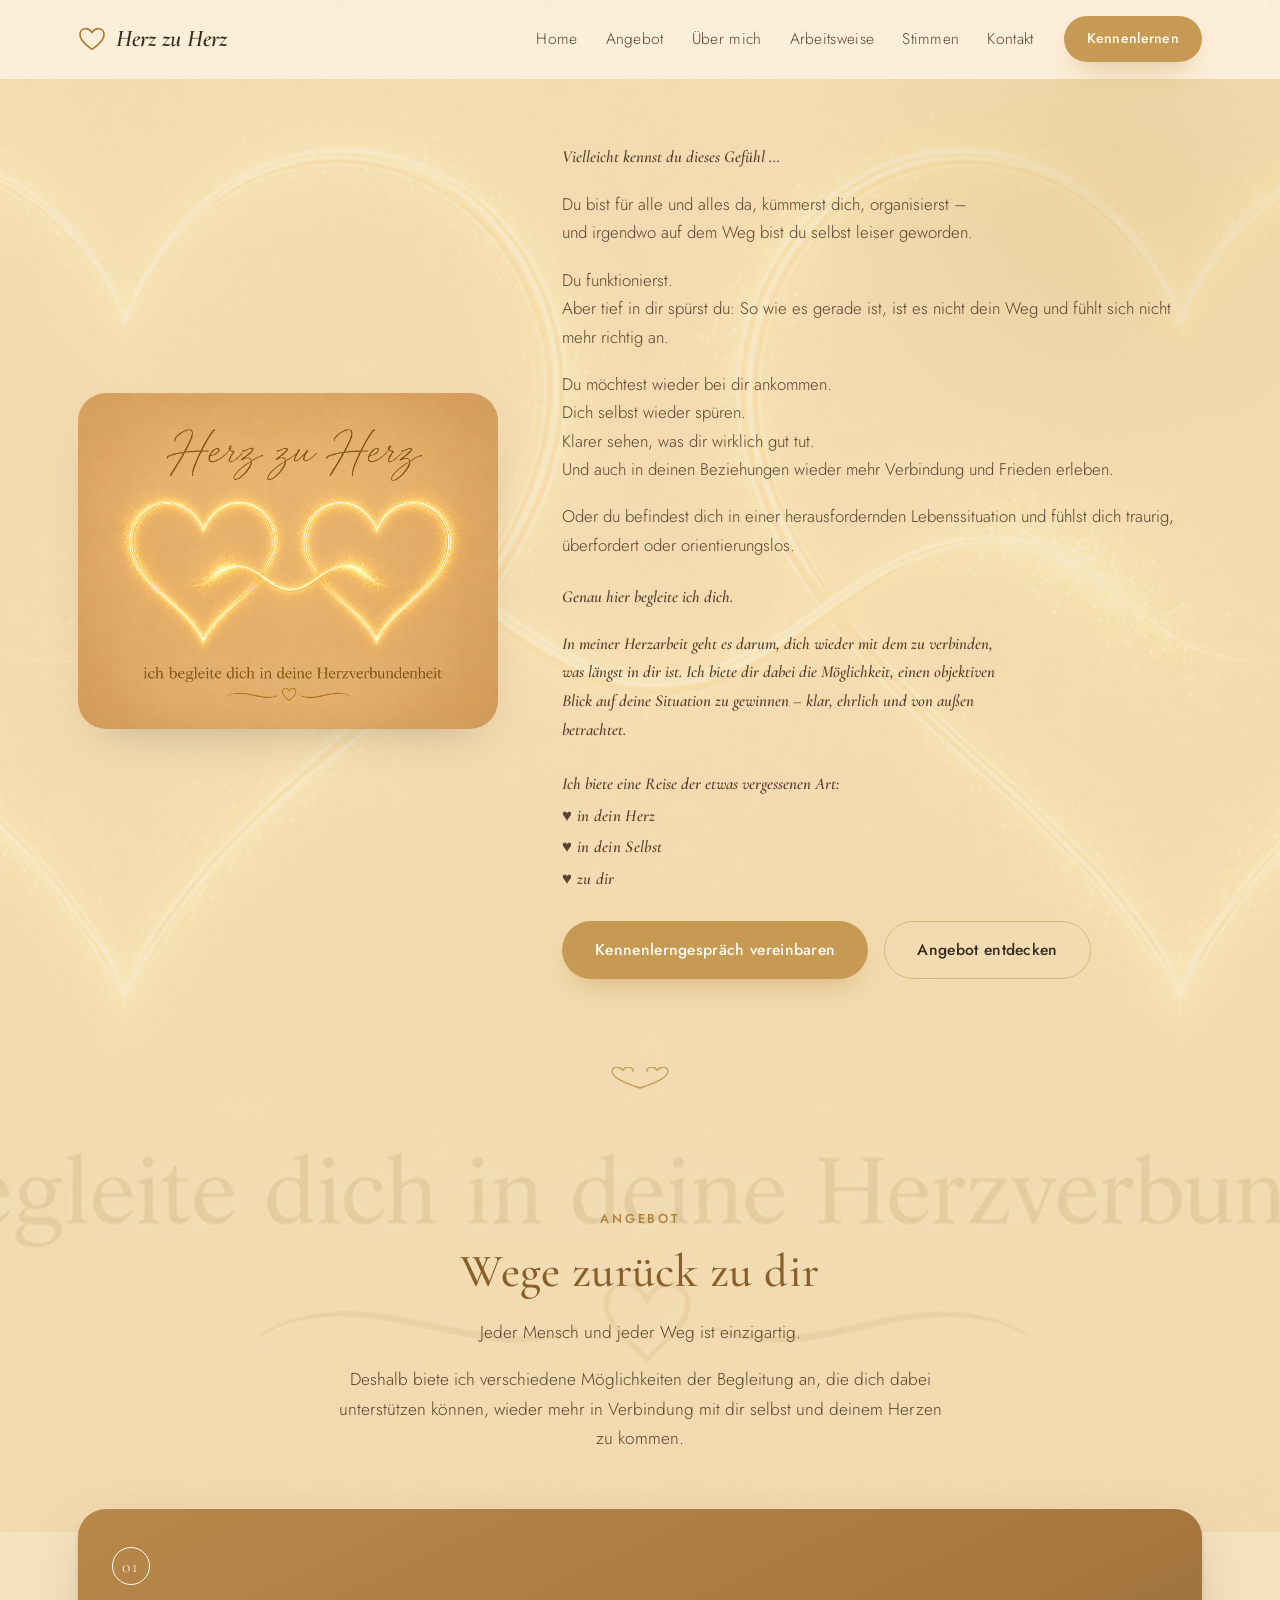
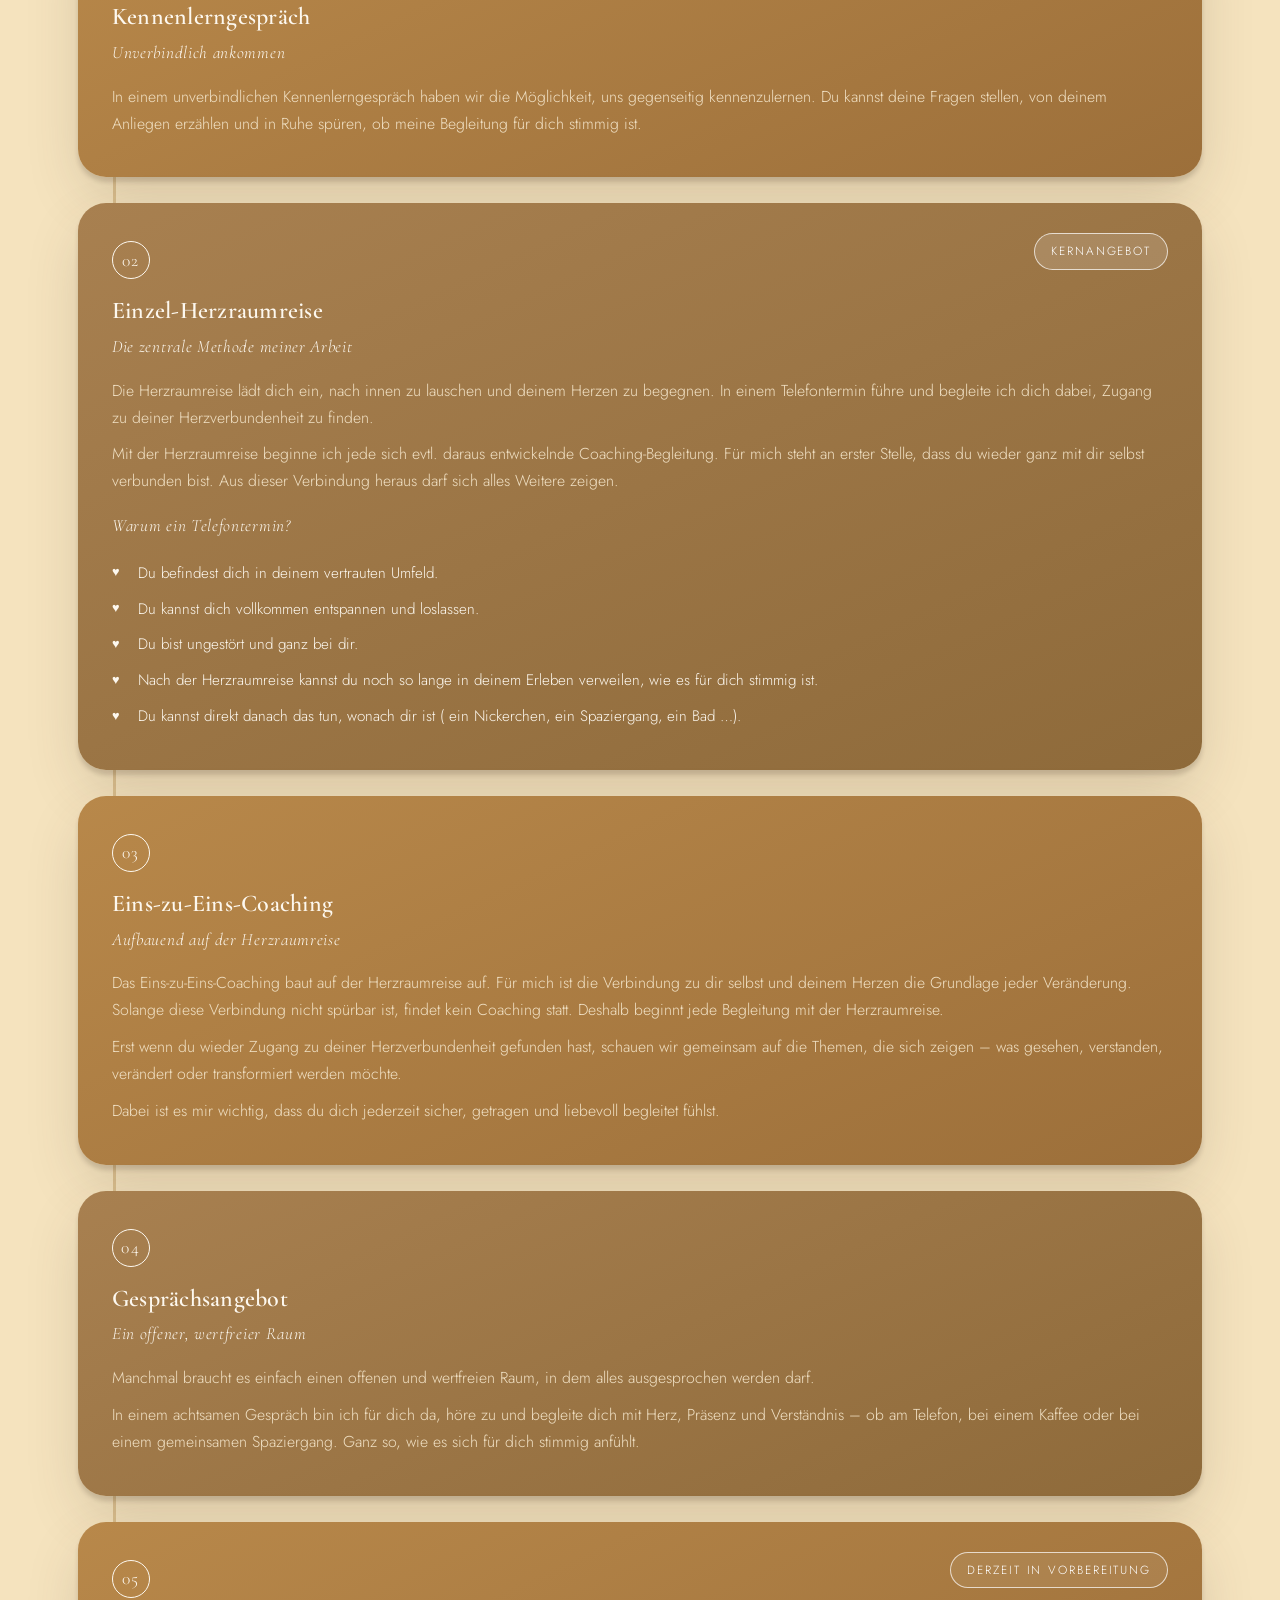
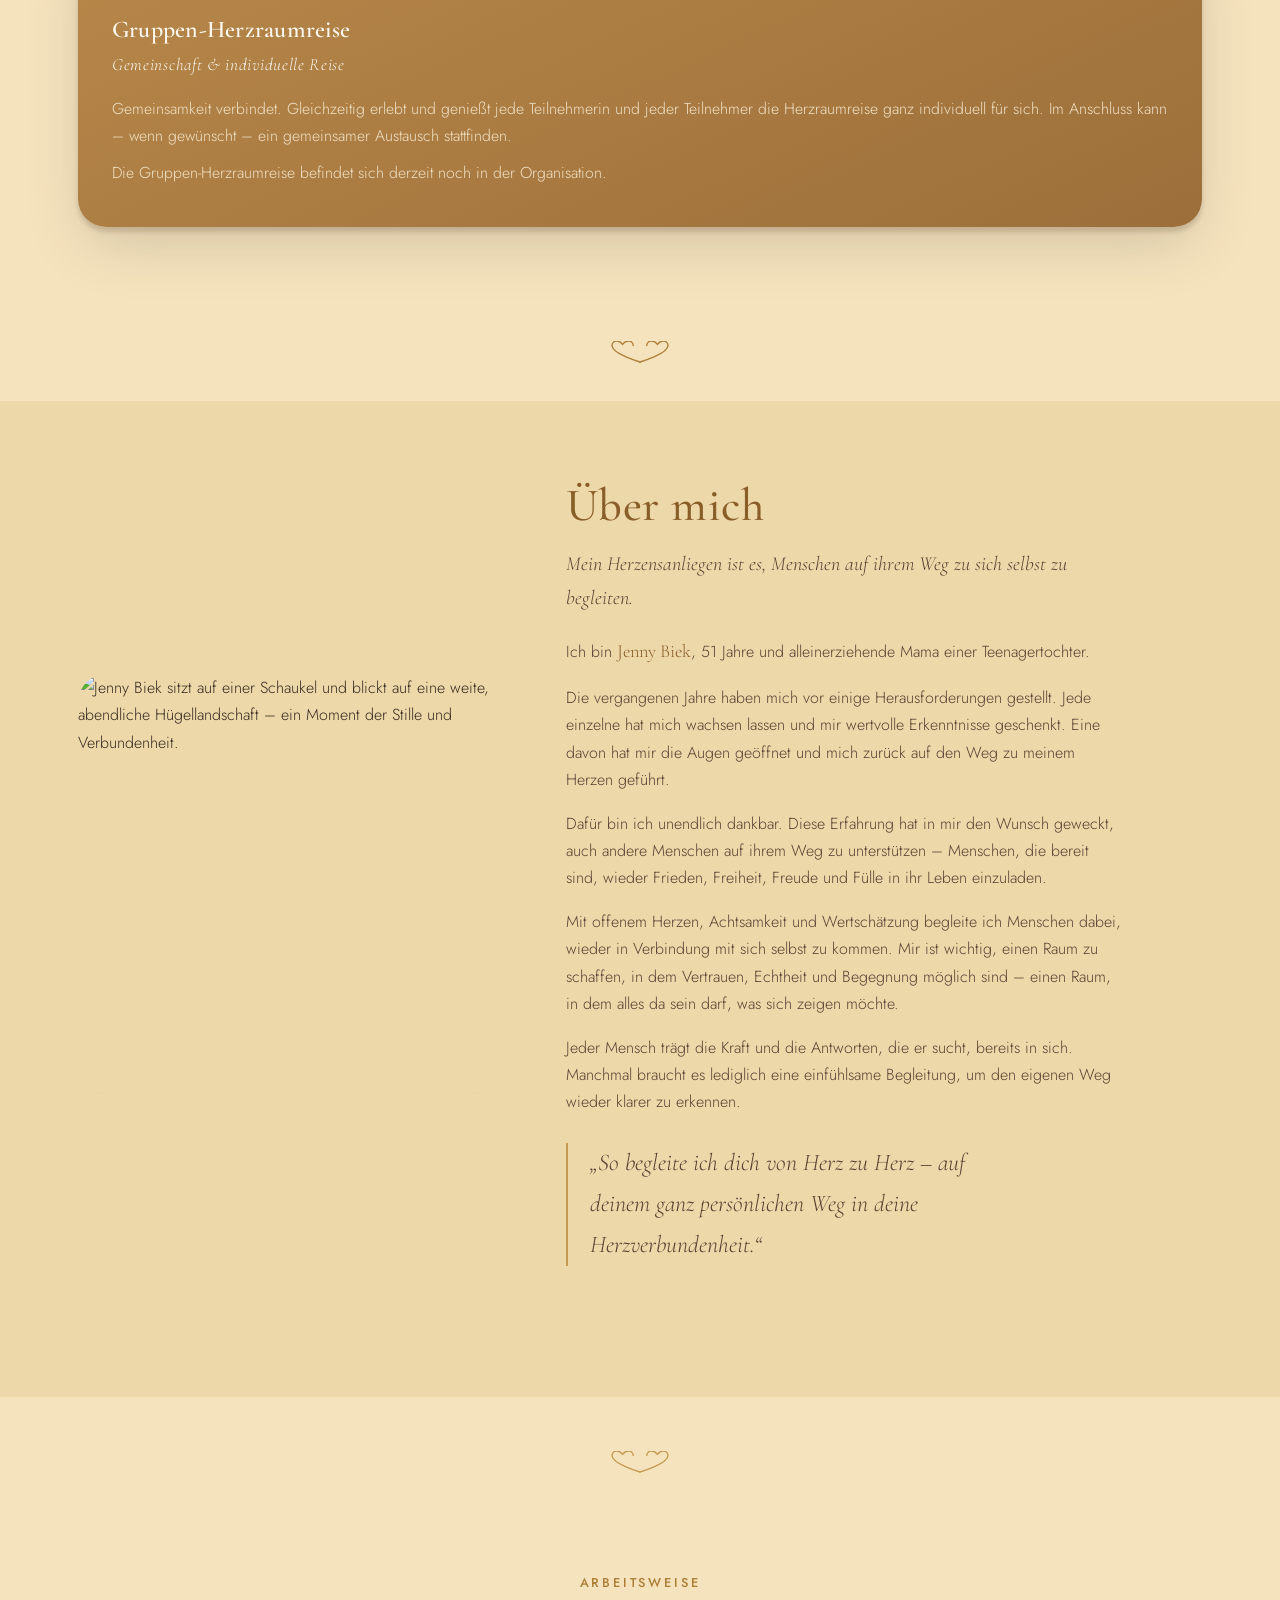
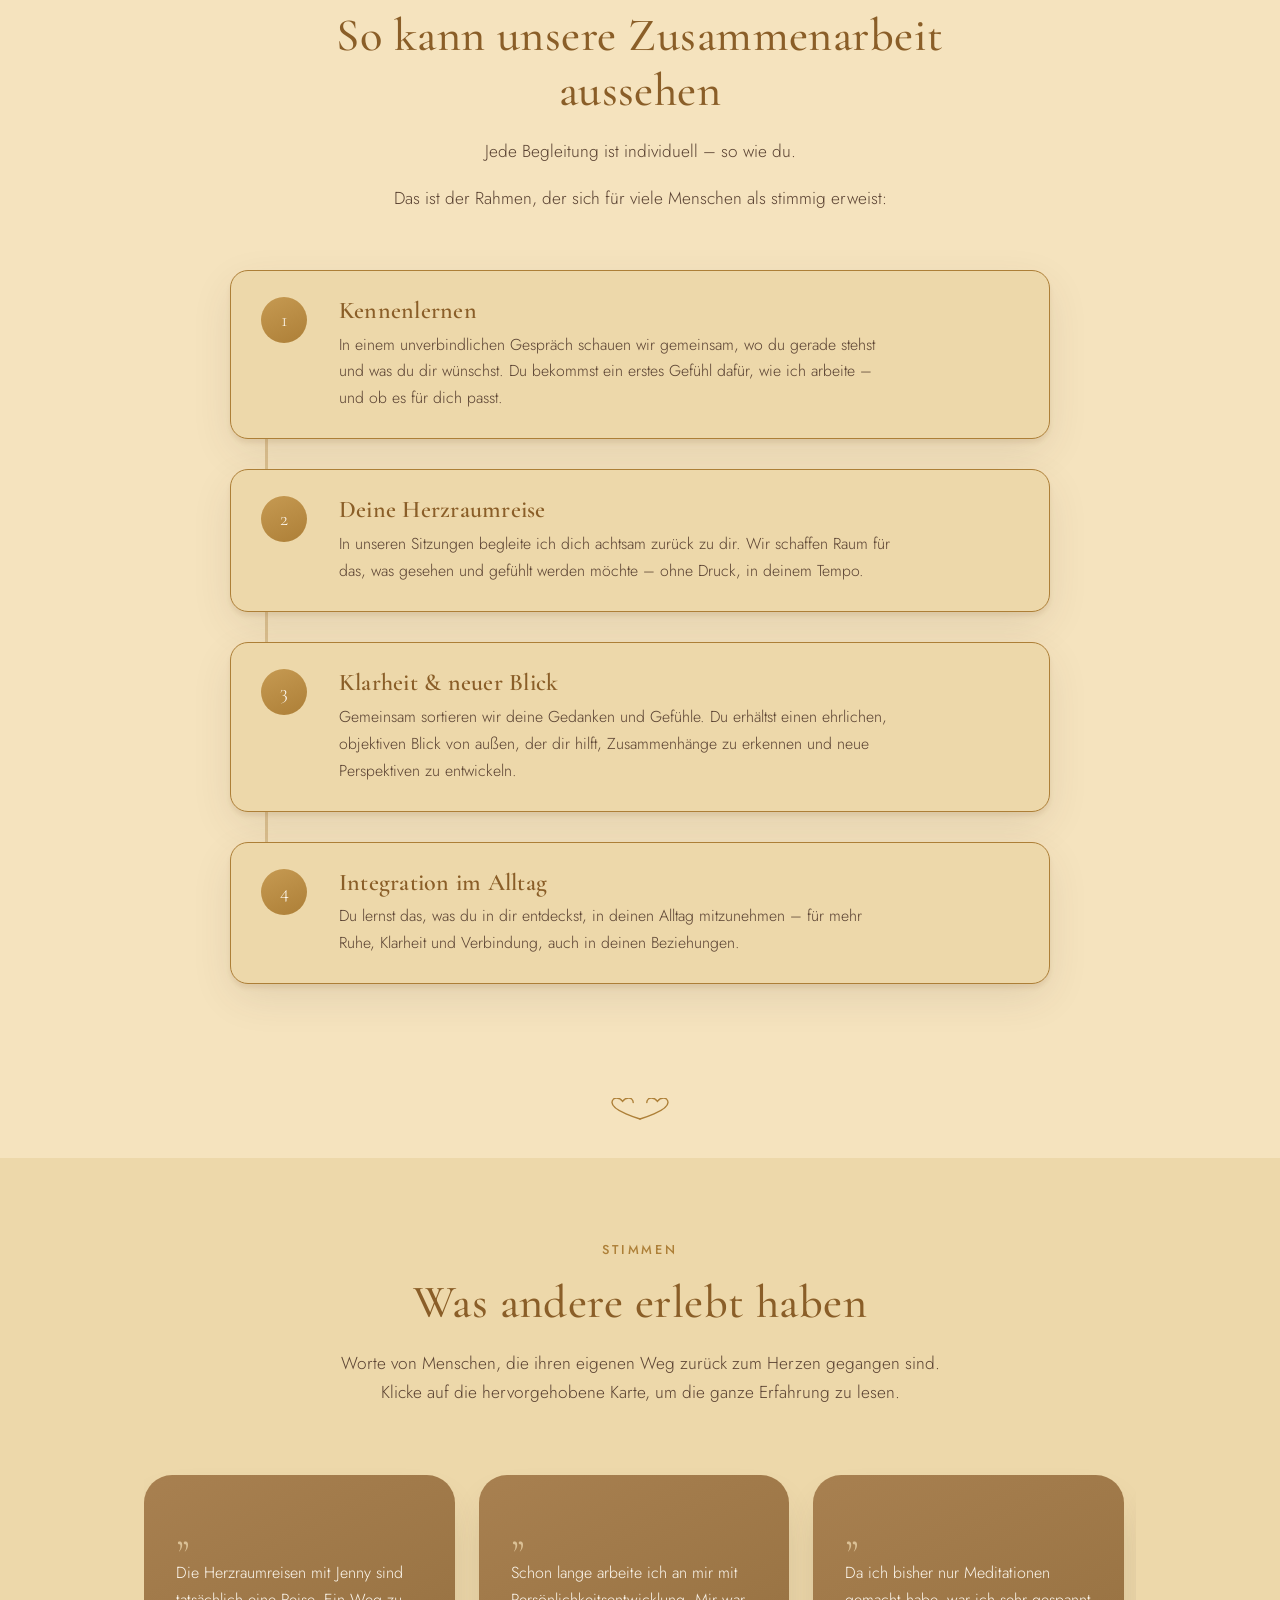
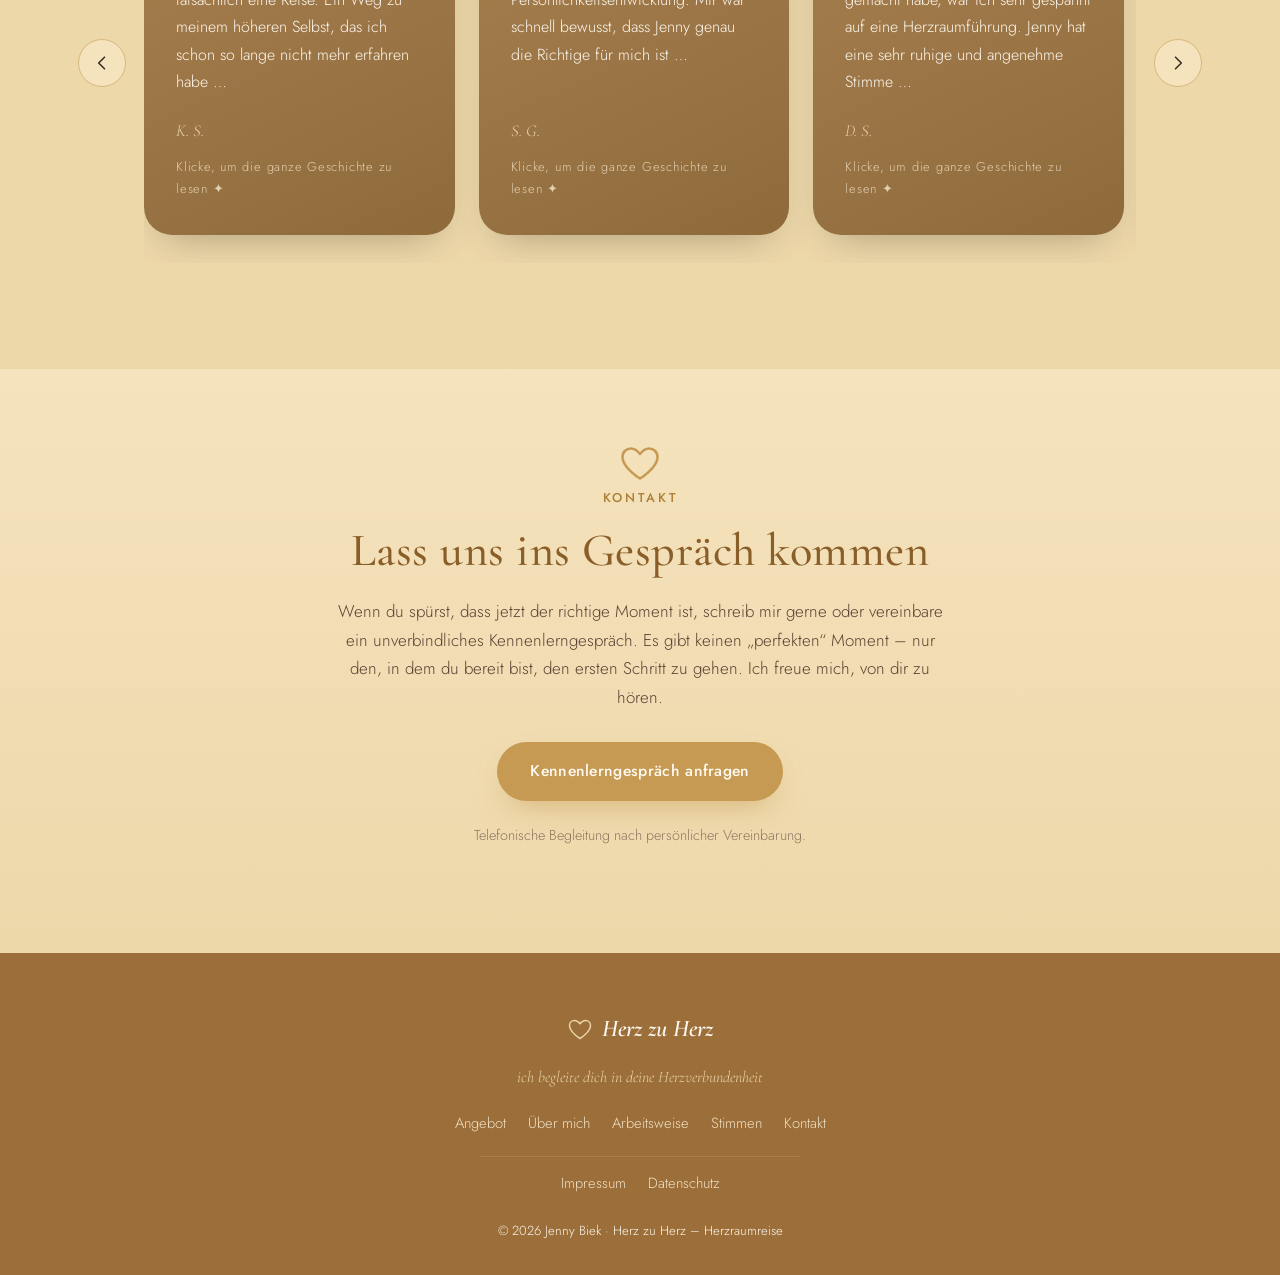
==== commit c2043207: "design" ====
--- a/index.html
+++ b/index.html
@@ -34,9 +34,9 @@
           <li><a href="#ueber-mich">Über mich</a></li>
           <li><a href="#arbeitsweise">Arbeitsweise</a></li>
           <li><a href="#stimmen">Stimmen</a></li>
-          <li><a href="#kontakt">Kontakt</a></li>
+          <li><a href="mailto:jennyjen75@web.de">Kontakt</a></li>
         </ul>
-        <a class="btn btn--primary btn--small main-nav__cta" href="#kontakt">Kennenlernen</a>
+        <a class="btn btn--primary btn--small main-nav__cta" href="mailto:jennyjen75@web.de">Kennenlernen</a>
       </nav>
 
       <button class="nav-toggle" id="navToggle" aria-expanded="false" aria-controls="main-nav" aria-label="Menü öffnen">
@@ -338,17 +338,24 @@
               </div>
             </div>
 
-            <!-- Platzhalter -->
-            <div class="testimonial-card testimonial-card--placeholder">
-              <p class="testimonial-card__mark" aria-hidden="true">🤍</p>
-              <p class="testimonial-card__placeholder-text">Hier wird bald eine Erfahrung zu lesen sein, die ein Mensch mit mir teilen durfte. Vielleicht ist es schon bald deine eigene Geschichte, die hier ihren Platz findet.</p>
-              <p class="testimonial-card__author testimonial-card__author--muted">Platzhalter für eine künftige Stimme</p>
-            </div>
-
-            <div class="testimonial-card testimonial-card--placeholder">
-              <p class="testimonial-card__mark" aria-hidden="true">🤍</p>
-              <p class="testimonial-card__placeholder-text">Ein stiller Platz für eine weitere Erfahrung der Rückverbindung. Bald darf hier eine neue Stimme zu Wort kommen.</p>
-              <p class="testimonial-card__author testimonial-card__author--muted">Platzhalter für eine künftige Stimme</p>
+            <!-- Echtes Testimonial: Flip / Expand -->
+            <div class="testimonial-card testimonial-card--feature" id="featureTestimonial4" tabindex="0" role="button" aria-pressed="false" aria-label="Stimme von L. T. – anklicken, um die ganze Erfahrung zu lesen">
+              <div class="testimonial-card__inner">
+
+                <div class="testimonial-card__face testimonial-card__face--front">
+                  <p class="testimonial-card__mark" aria-hidden="true">„</p>
+                  <p class="testimonial-card__excerpt">Sie ist eine Frau der Gefühle und des Einfühlens, hat eine echte Ader bzw. Verbindung zur Herzenswelt und zum Sich-mit-sich-Verbinden …</p>
+                  <p class="testimonial-card__author">L. T.</p>
+                  <p class="testimonial-card__hint">Klicke, um die ganze Geschichte zu lesen ✦</p>
+                </div>
+
+                <div class="testimonial-card__face testimonial-card__face--back">
+                  <p class="testimonial-card__full">„Ich habe zwar bisher nur ein paar Mal mit Jenny gearbeitet. Muss sagen, sie ist eine Frau der Gefühle und des Einfühlens, hat eine echte Ader bzw. Verbindung zur Herzenswelt und zum Sich-mit-sich-Verbinden. Ein echter, fühlender Mensch mit Reflexion und Perspektive für die inneren Welten ihrer Klientinnen und Klienten.“</p>
+                  <p class="testimonial-card__author">L. T.</p>
+                  <p class="testimonial-card__hint">Zum Schließen erneut klicken ✦</p>
+                </div>
+
+              </div>
             </div>
 
           </div>
@@ -402,7 +409,7 @@
         <a href="#ueber-mich">Über mich</a>
         <a href="#arbeitsweise">Arbeitsweise</a>
         <a href="#stimmen">Stimmen</a>
-        <a href="#kontakt">Kontakt</a>
+        <a href="mailto:jennyjen75@web.de">Kontakt</a>
       </nav>
 
       <nav aria-label="Rechtliches" class="site-footer__legal">
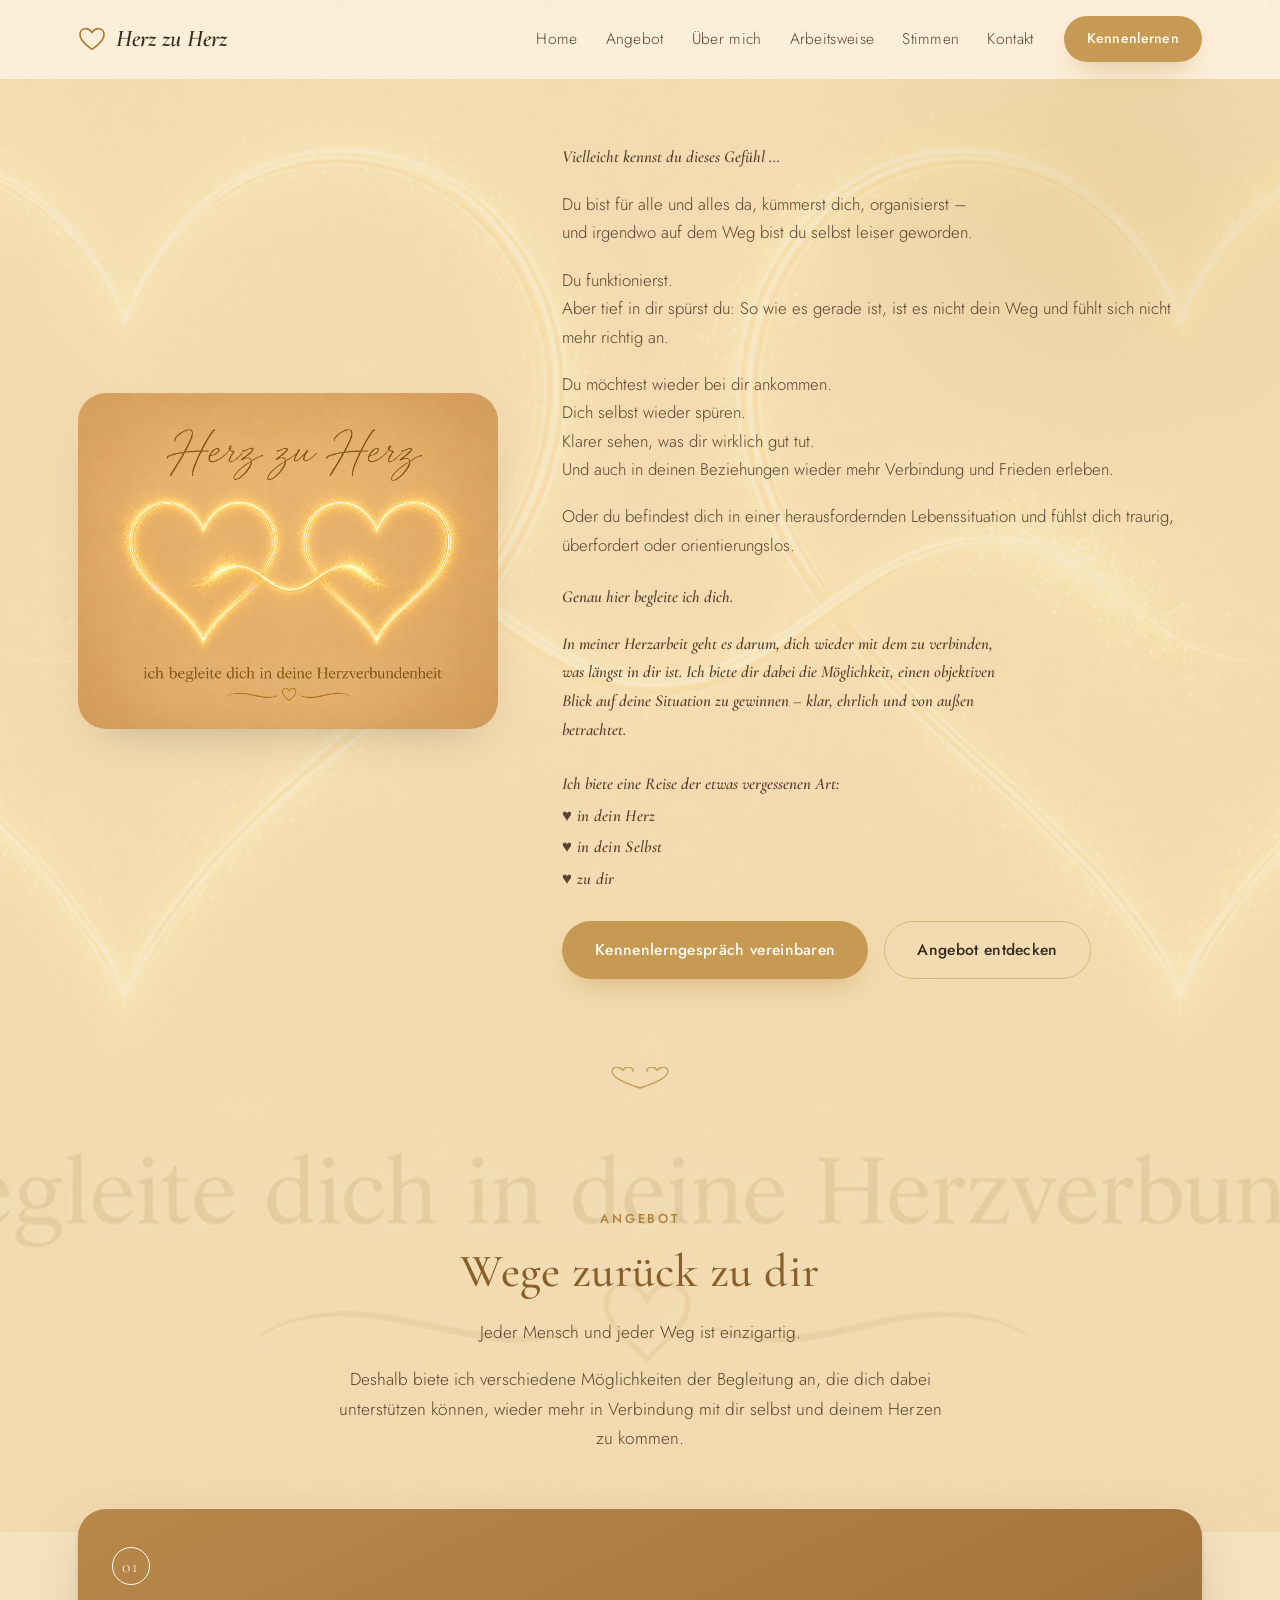
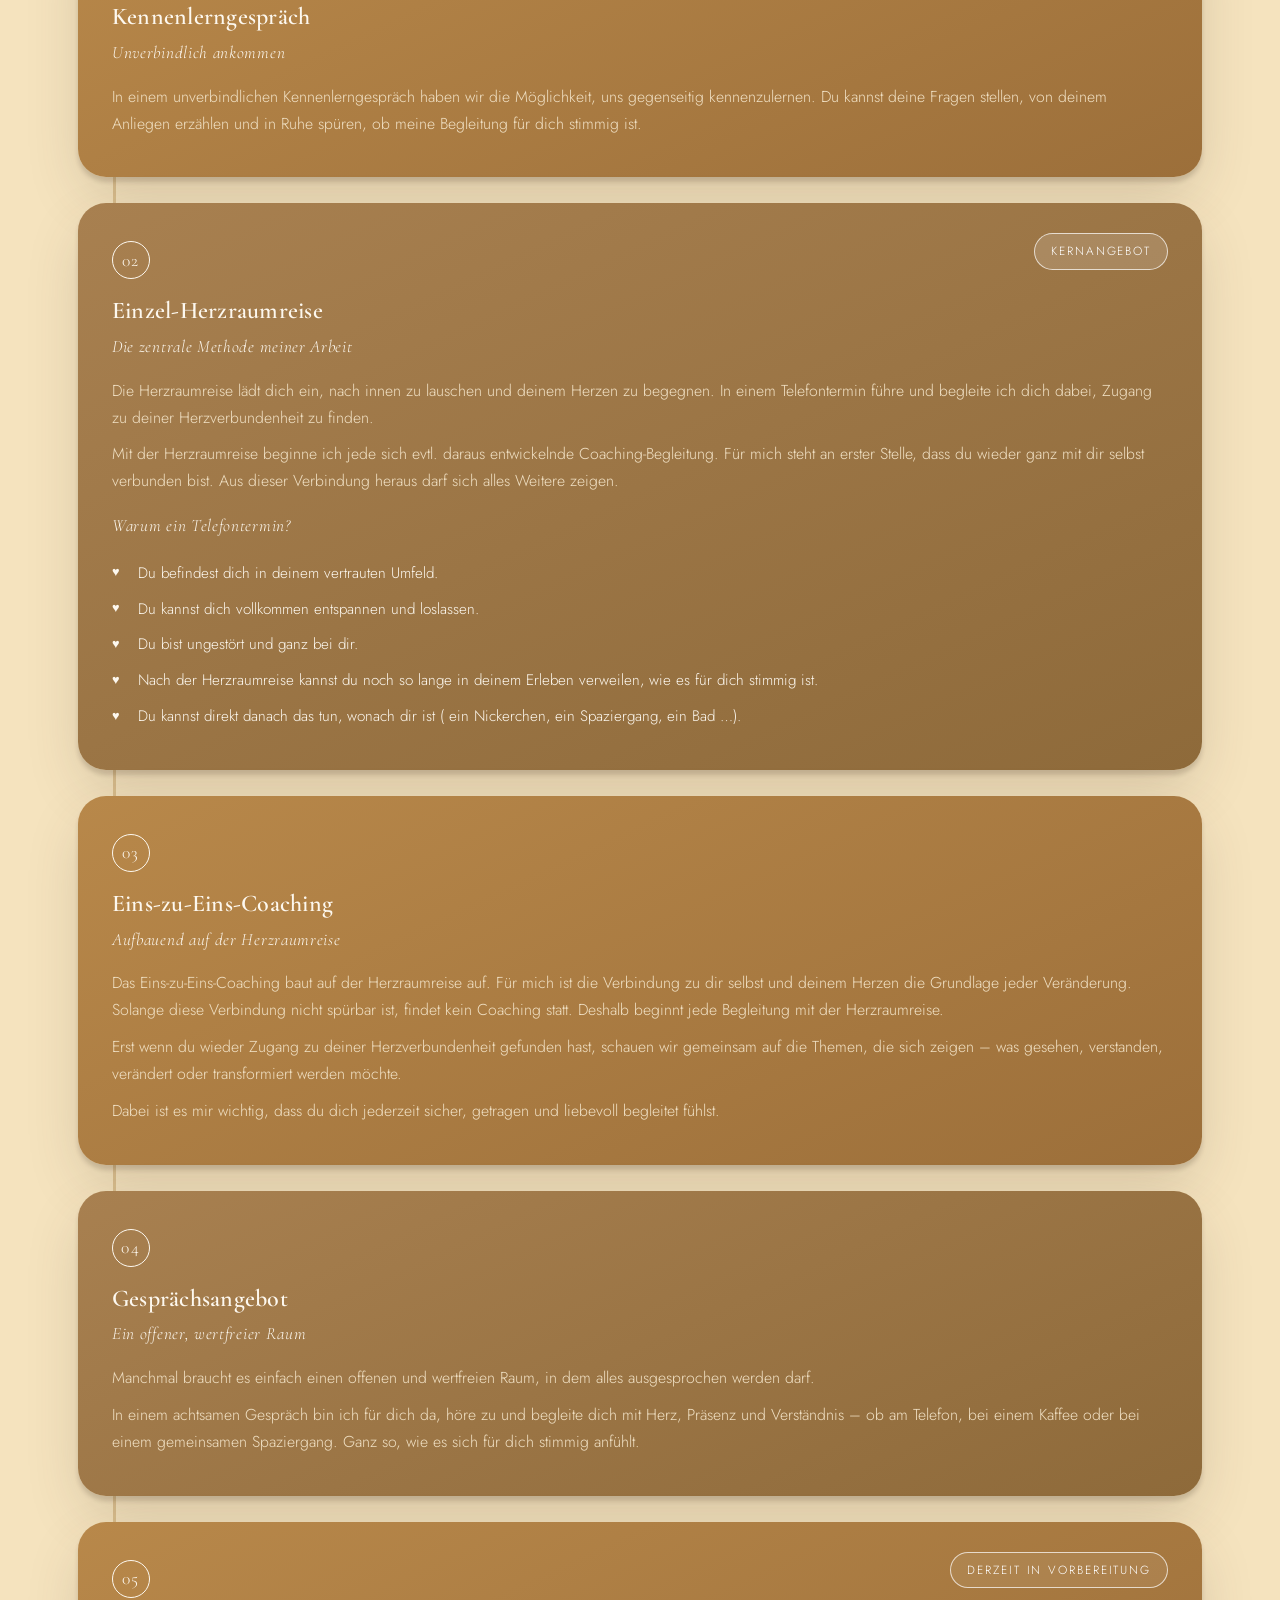
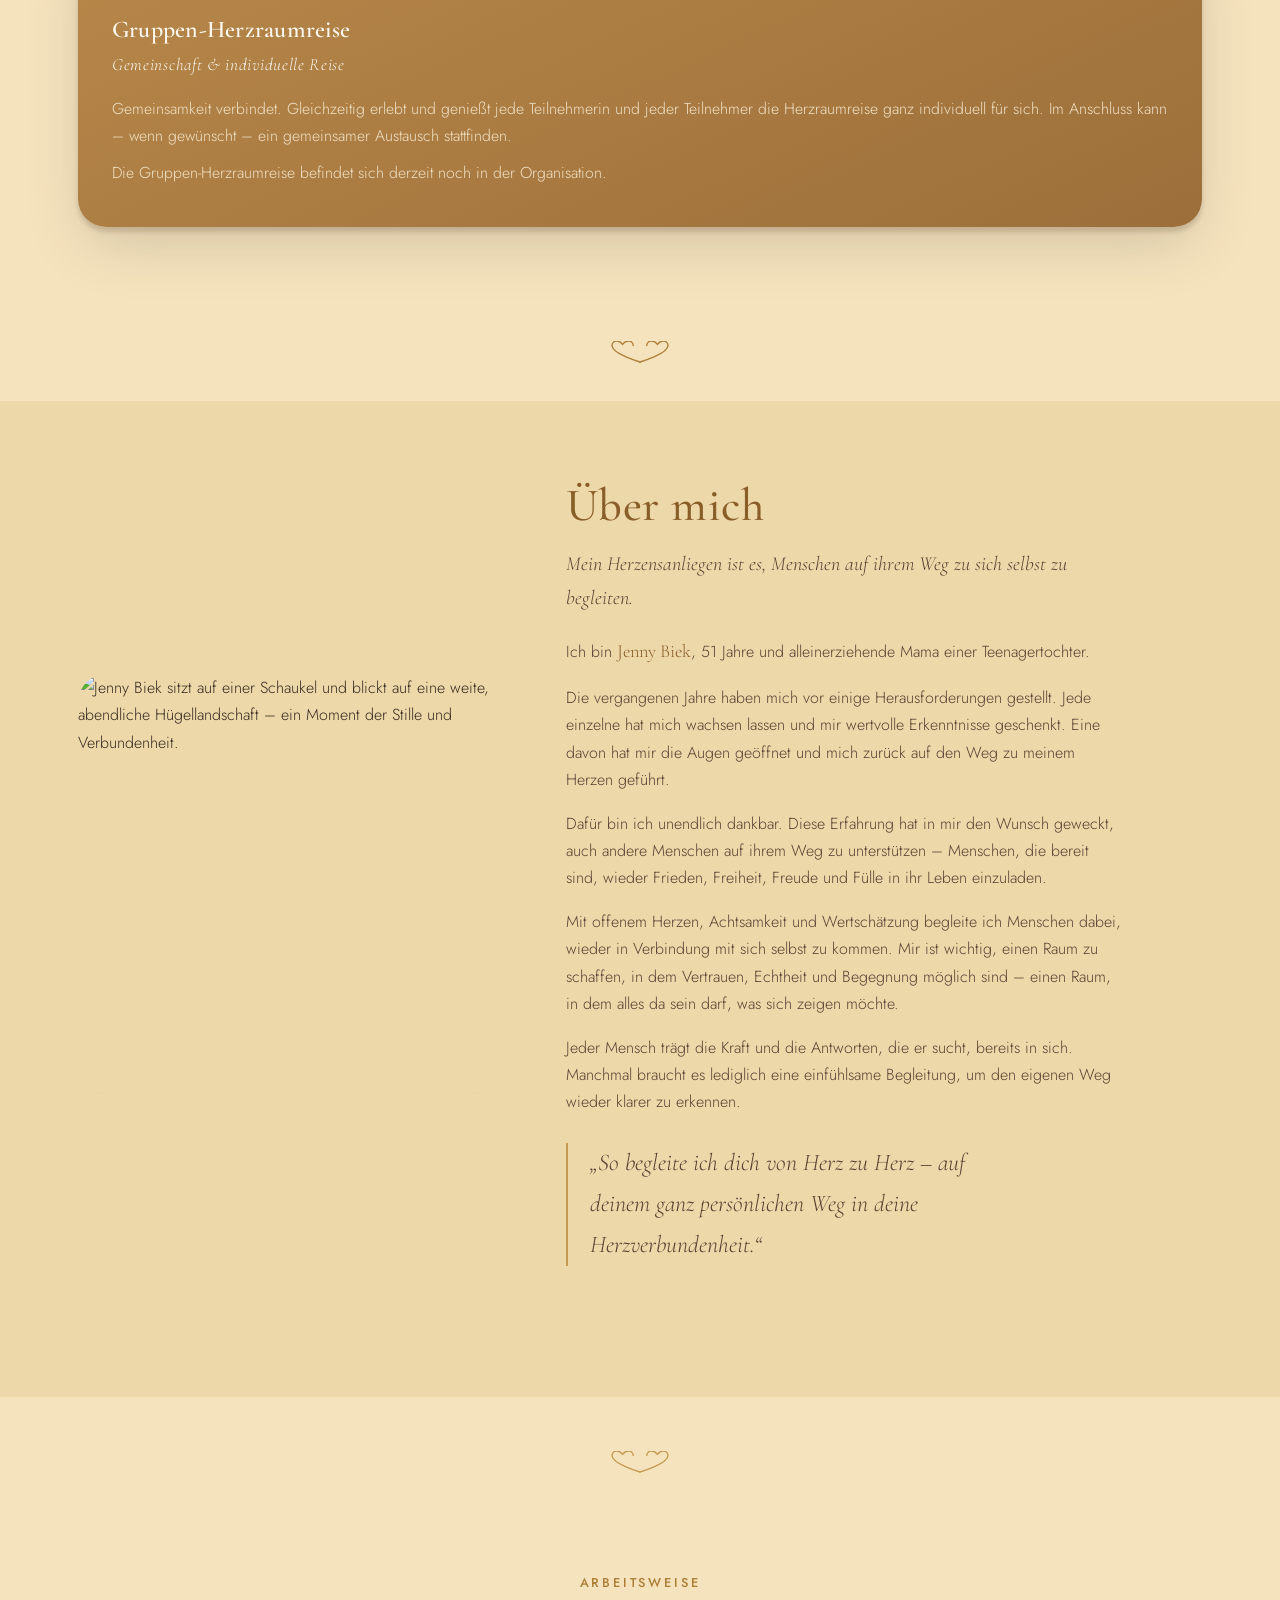
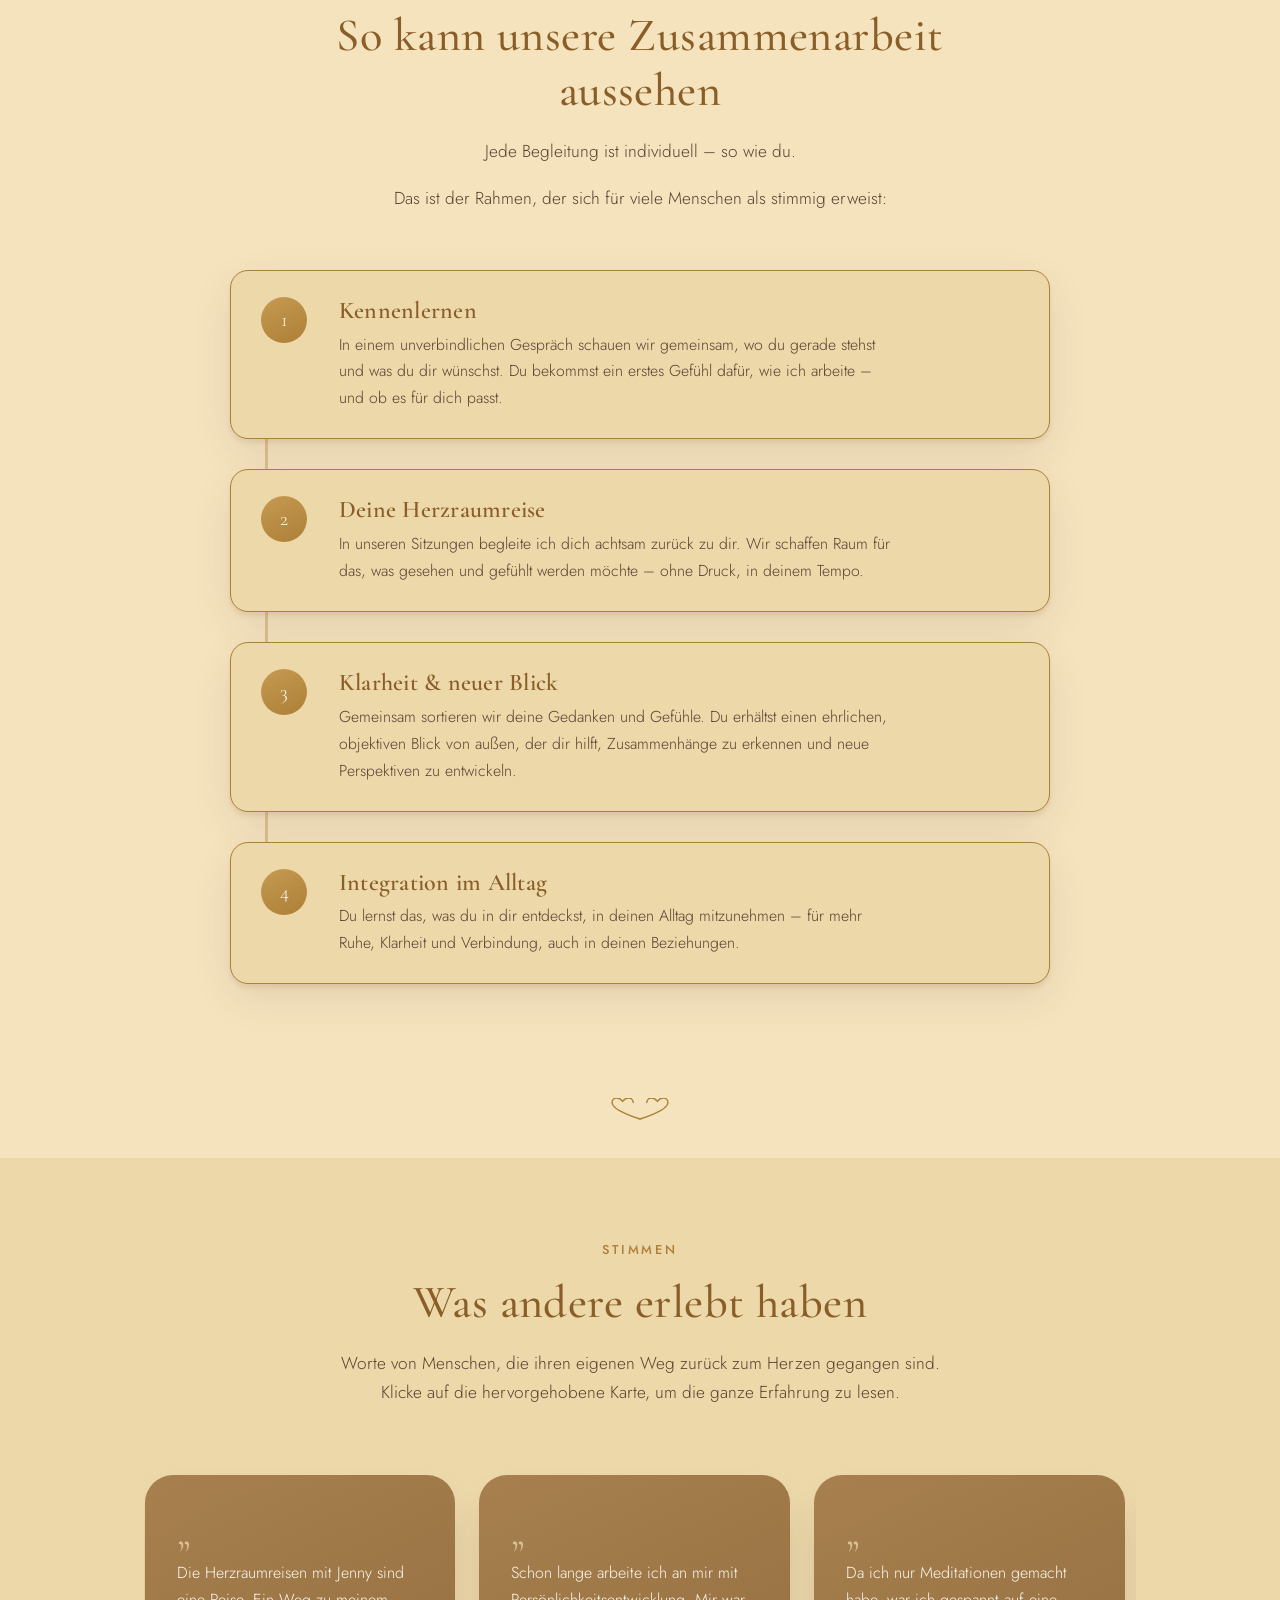
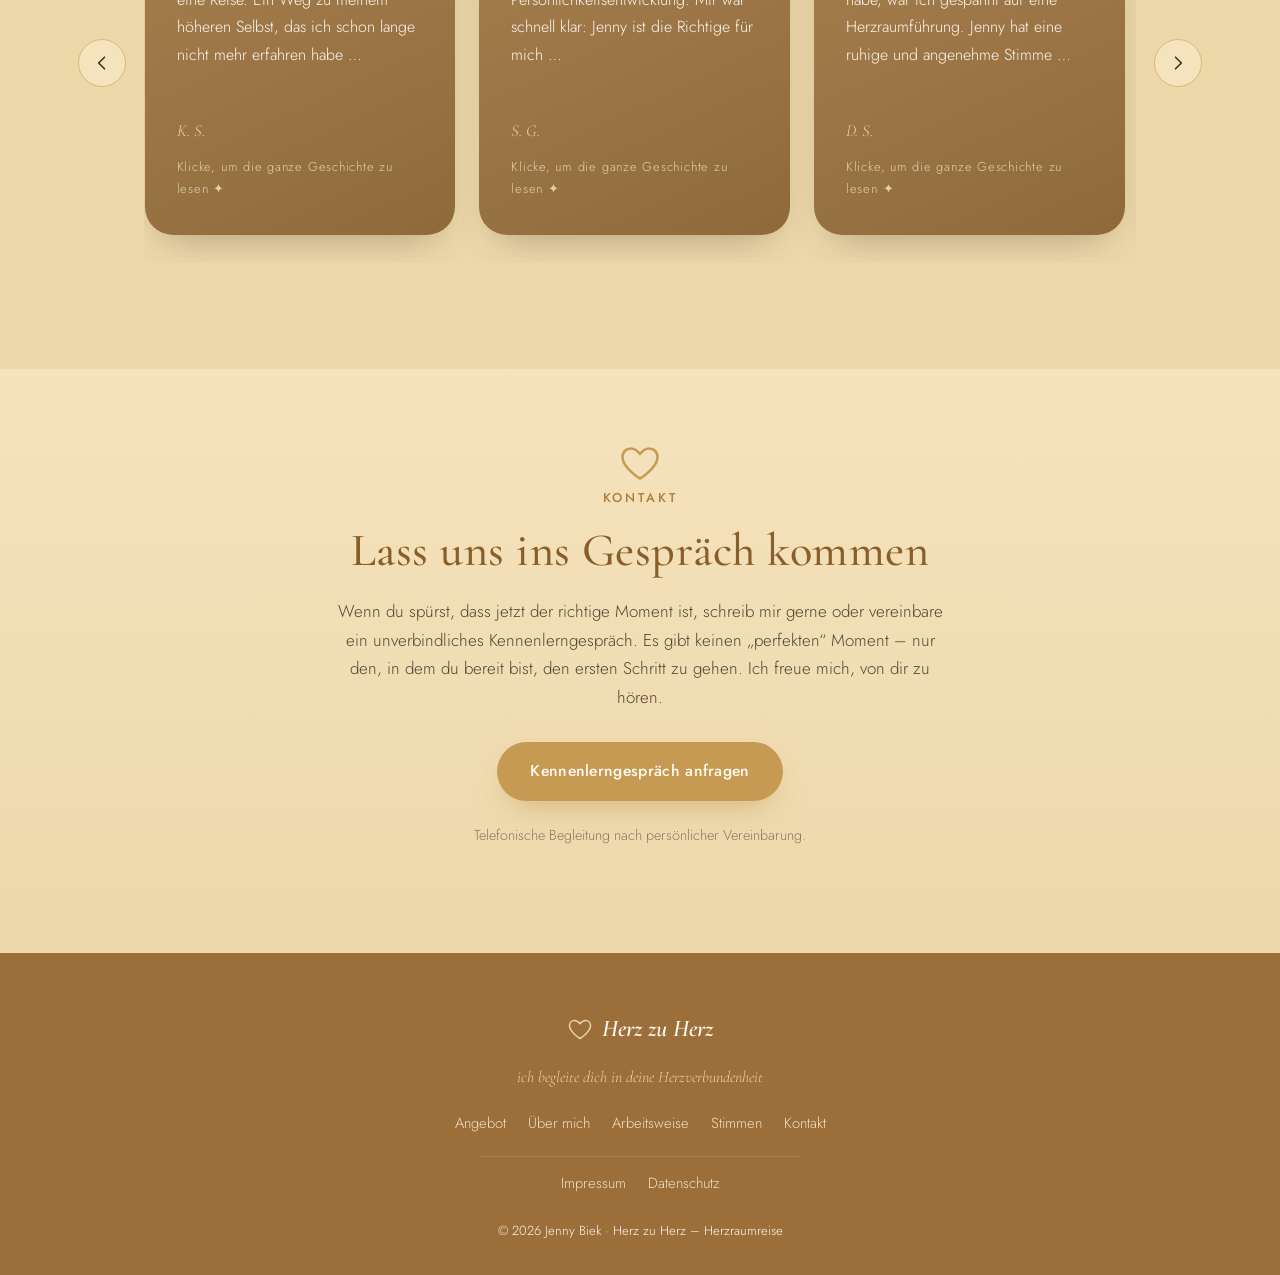
==== commit ce614695: "design" ====
--- a/index.html
+++ b/index.html
@@ -284,7 +284,7 @@
 
                 <div class="testimonial-card__face testimonial-card__face--front">
                   <p class="testimonial-card__mark" aria-hidden="true">„</p>
-                  <p class="testimonial-card__excerpt">Die Herzraumreisen mit Jenny sind tatsächlich eine Reise. Ein Weg zu meinem höheren Selbst, das ich schon so lange nicht mehr erfahren habe …</p>
+                  <p class="testimonial-card__excerpt">Die Herzraumreisen mit Jenny sind eine Reise. Ein Weg zu meinem höheren Selbst, das ich schon lange nicht mehr erfahren habe …</p>
                   <p class="testimonial-card__author">K. S.</p>
                   <p class="testimonial-card__hint">Klicke, um die ganze Geschichte zu lesen ✦</p>
                 </div>
@@ -304,7 +304,7 @@
 
                 <div class="testimonial-card__face testimonial-card__face--front">
                   <p class="testimonial-card__mark" aria-hidden="true">„</p>
-                  <p class="testimonial-card__excerpt">Schon lange arbeite ich an mir mit Persönlichkeitsentwicklung. Mir war schnell bewusst, dass Jenny genau die Richtige für mich ist …</p>
+                  <p class="testimonial-card__excerpt">Schon lange arbeite ich an mir mit Persönlichkeitsentwicklung. Mir war schnell klar: Jenny ist die Richtige für mich …</p>
                   <p class="testimonial-card__author">S. G.</p>
                   <p class="testimonial-card__hint">Klicke, um die ganze Geschichte zu lesen ✦</p>
                 </div>
@@ -324,7 +324,7 @@
 
                 <div class="testimonial-card__face testimonial-card__face--front">
                   <p class="testimonial-card__mark" aria-hidden="true">„</p>
-                  <p class="testimonial-card__excerpt">Da ich bisher nur Meditationen gemacht habe, war ich sehr gespannt auf eine Herzraumführung. Jenny hat eine sehr ruhige und angenehme Stimme …</p>
+                  <p class="testimonial-card__excerpt">Da ich nur Meditationen gemacht habe, war ich gespannt auf eine Herzraumführung. Jenny hat eine ruhige und angenehme Stimme …</p>
                   <p class="testimonial-card__author">D. S.</p>
                   <p class="testimonial-card__hint">Klicke, um die ganze Geschichte zu lesen ✦</p>
                 </div>
@@ -344,7 +344,7 @@
 
                 <div class="testimonial-card__face testimonial-card__face--front">
                   <p class="testimonial-card__mark" aria-hidden="true">„</p>
-                  <p class="testimonial-card__excerpt">Sie ist eine Frau der Gefühle und des Einfühlens, hat eine echte Ader bzw. Verbindung zur Herzenswelt und zum Sich-mit-sich-Verbinden …</p>
+                  <p class="testimonial-card__excerpt">Sie ist eine Frau der Gefühle und des Einfühlens, hat eine echte Verbindung zur Herzenswelt und zum Sich-Verbinden …</p>
                   <p class="testimonial-card__author">L. T.</p>
                   <p class="testimonial-card__hint">Klicke, um die ganze Geschichte zu lesen ✦</p>
                 </div>
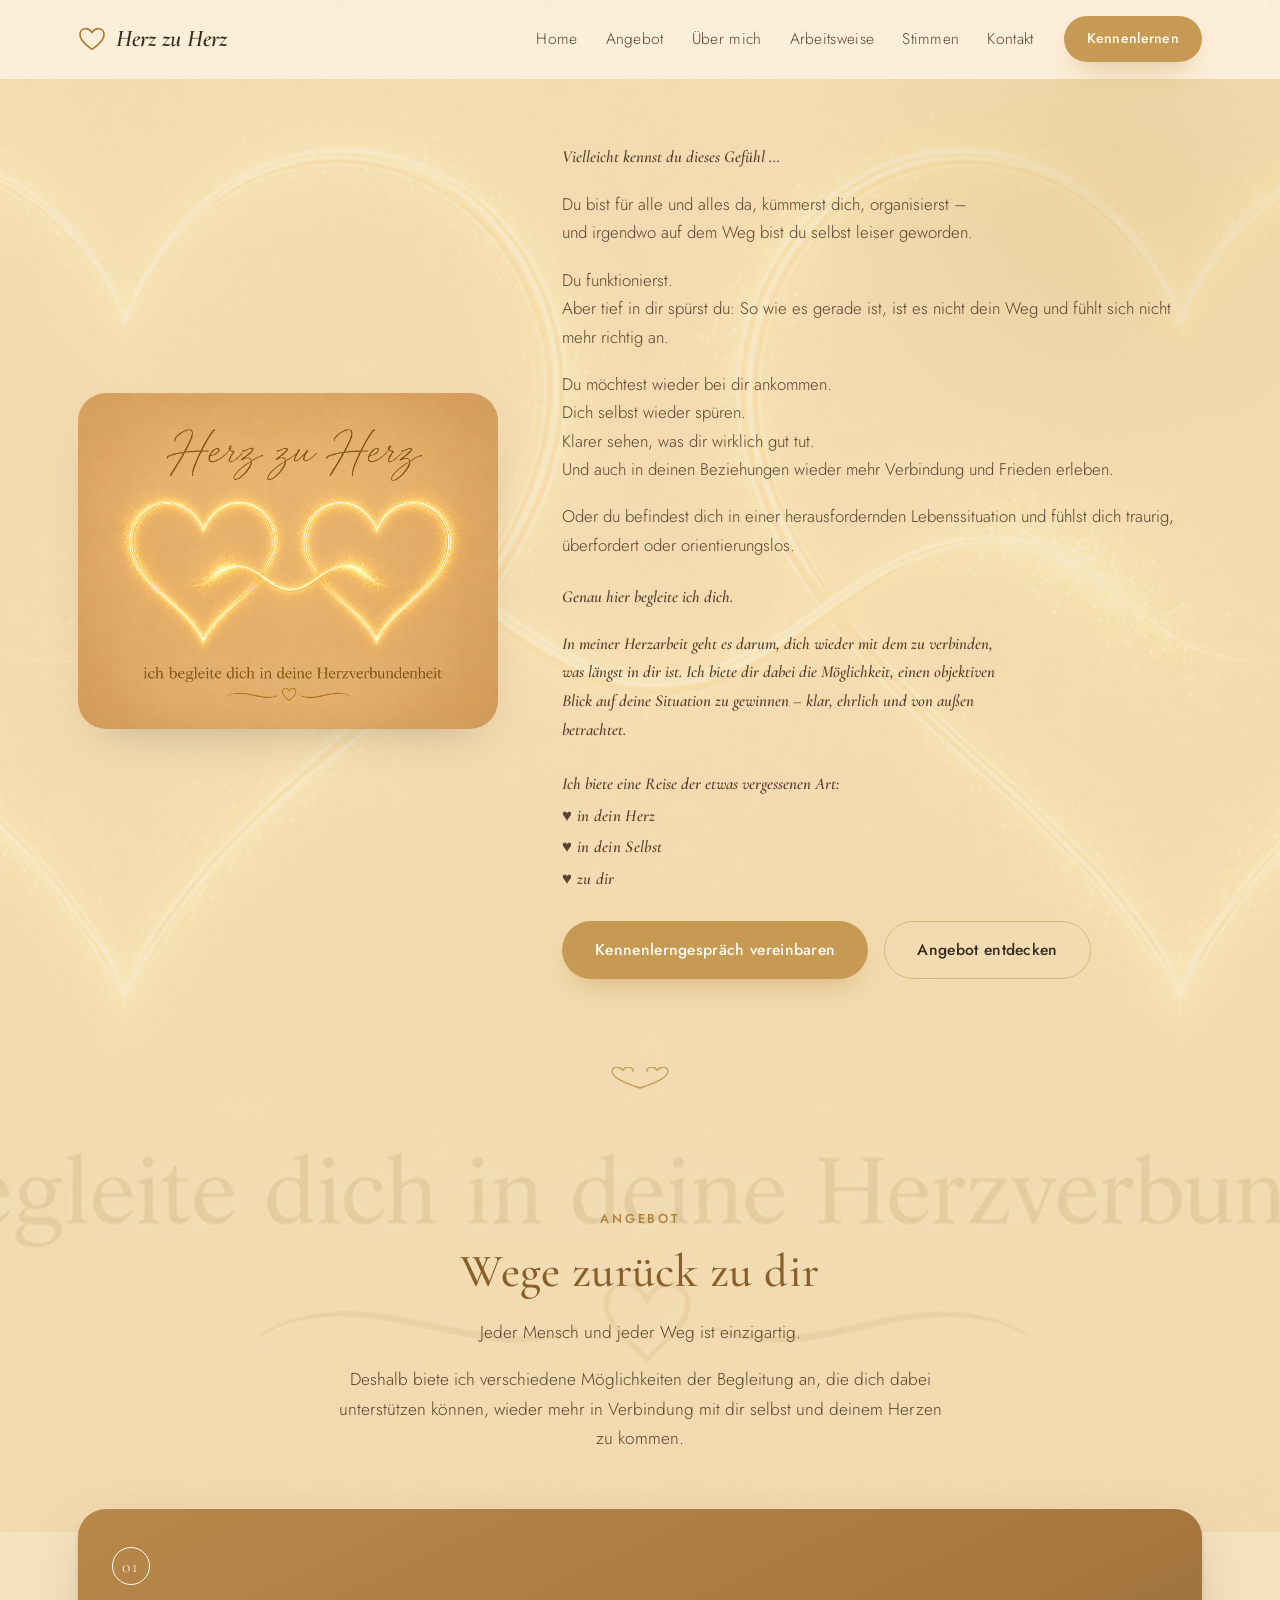
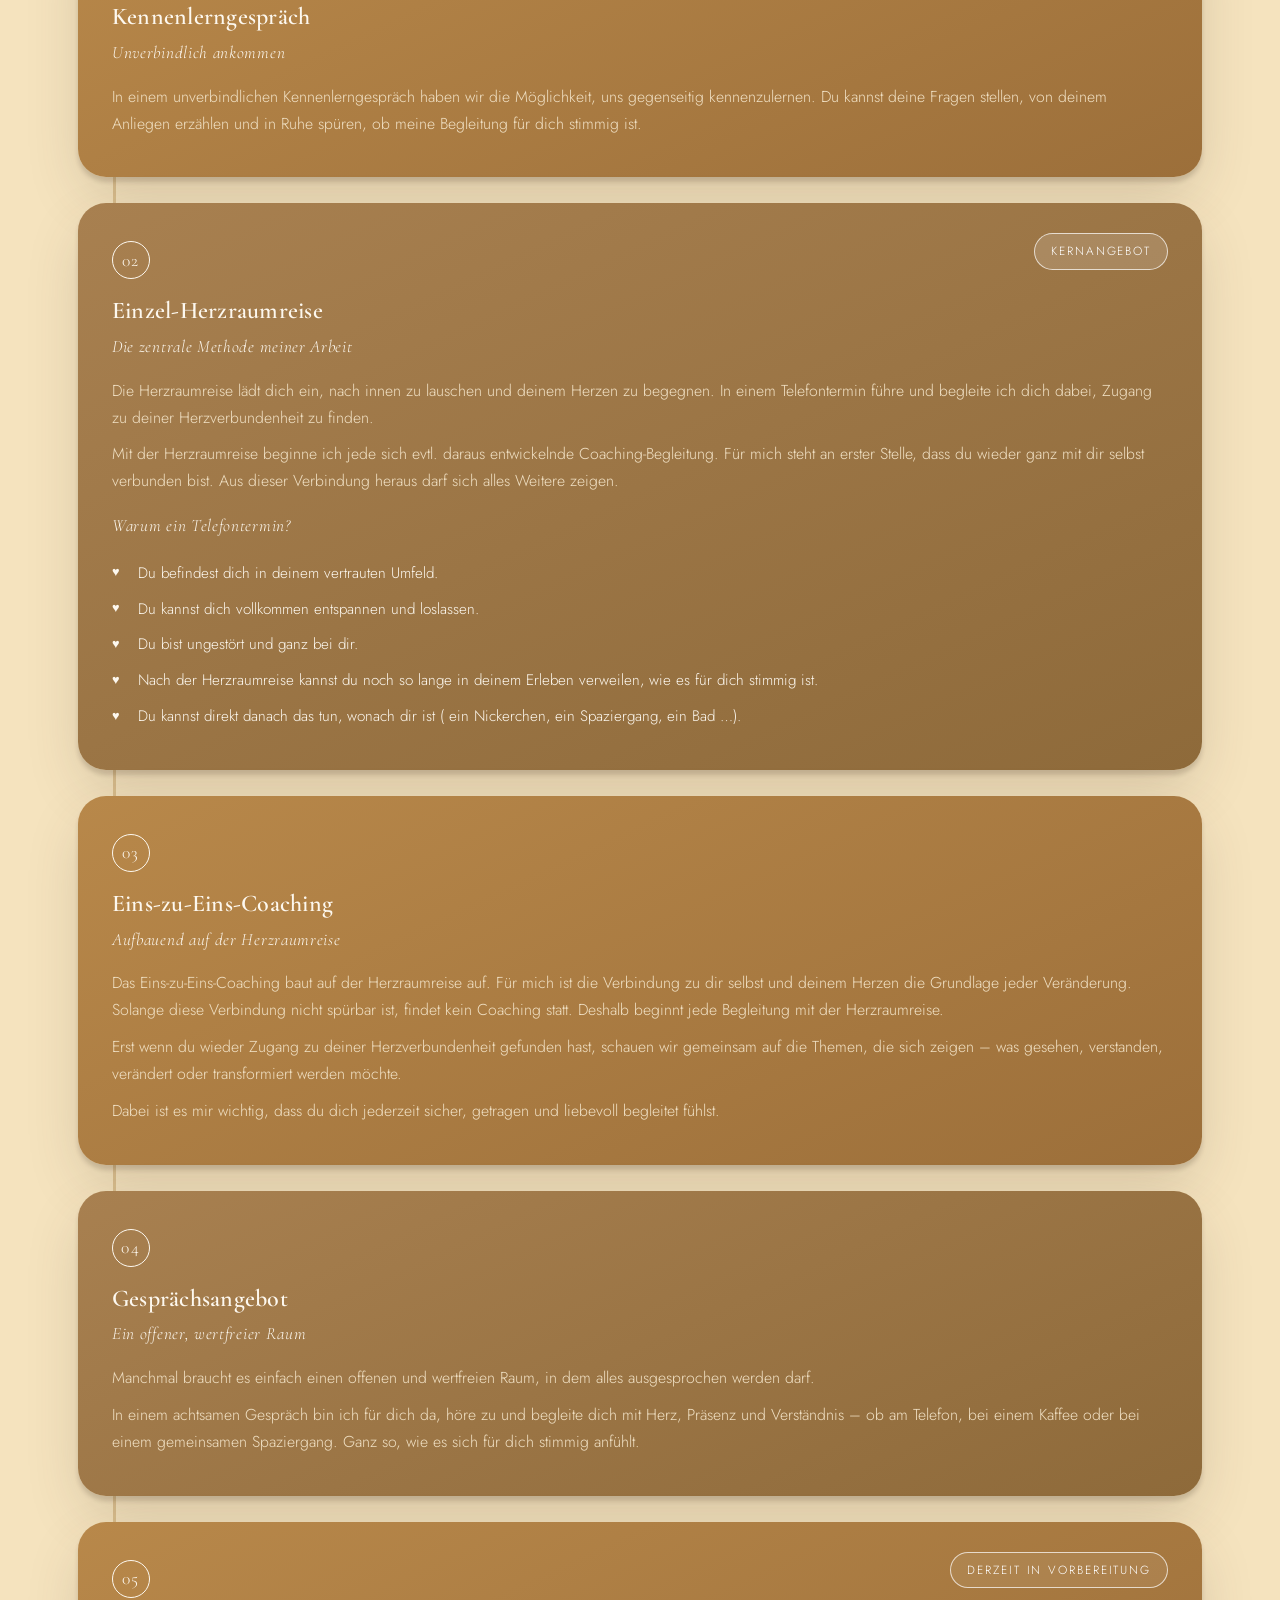
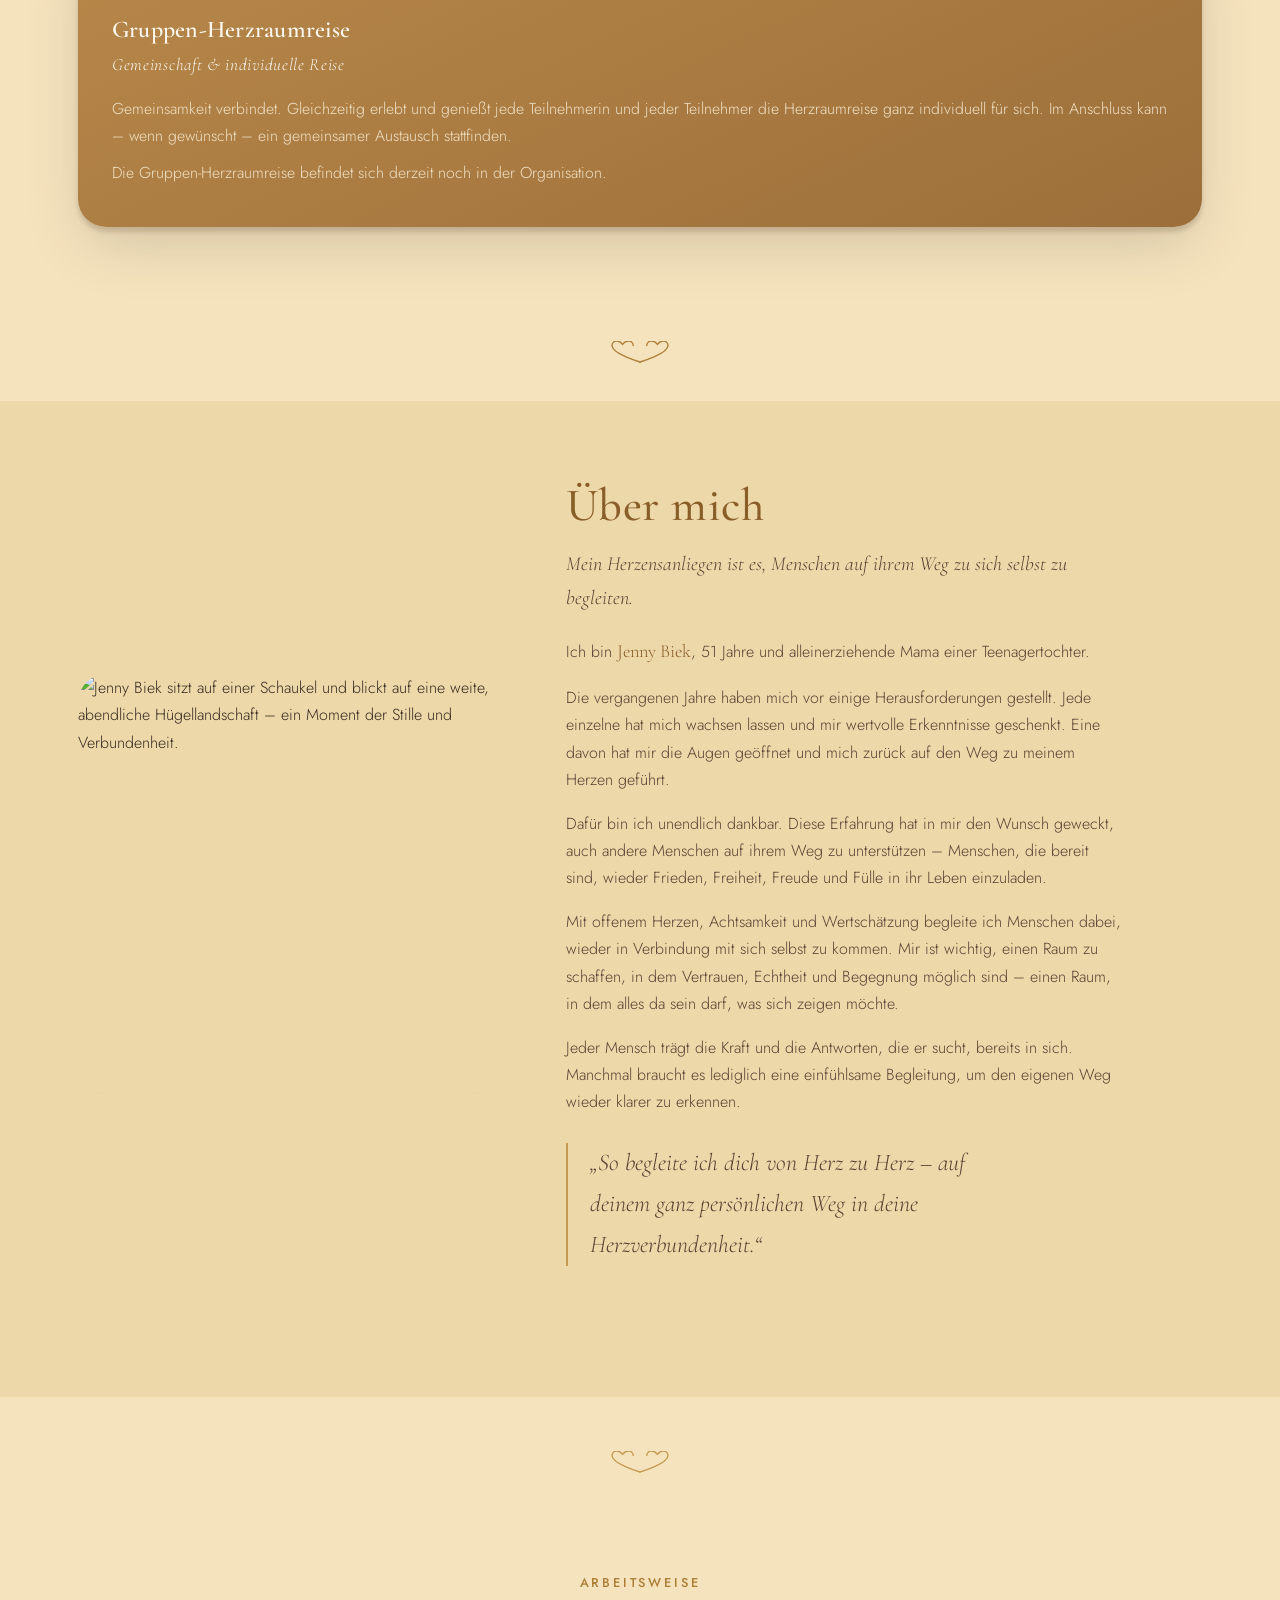
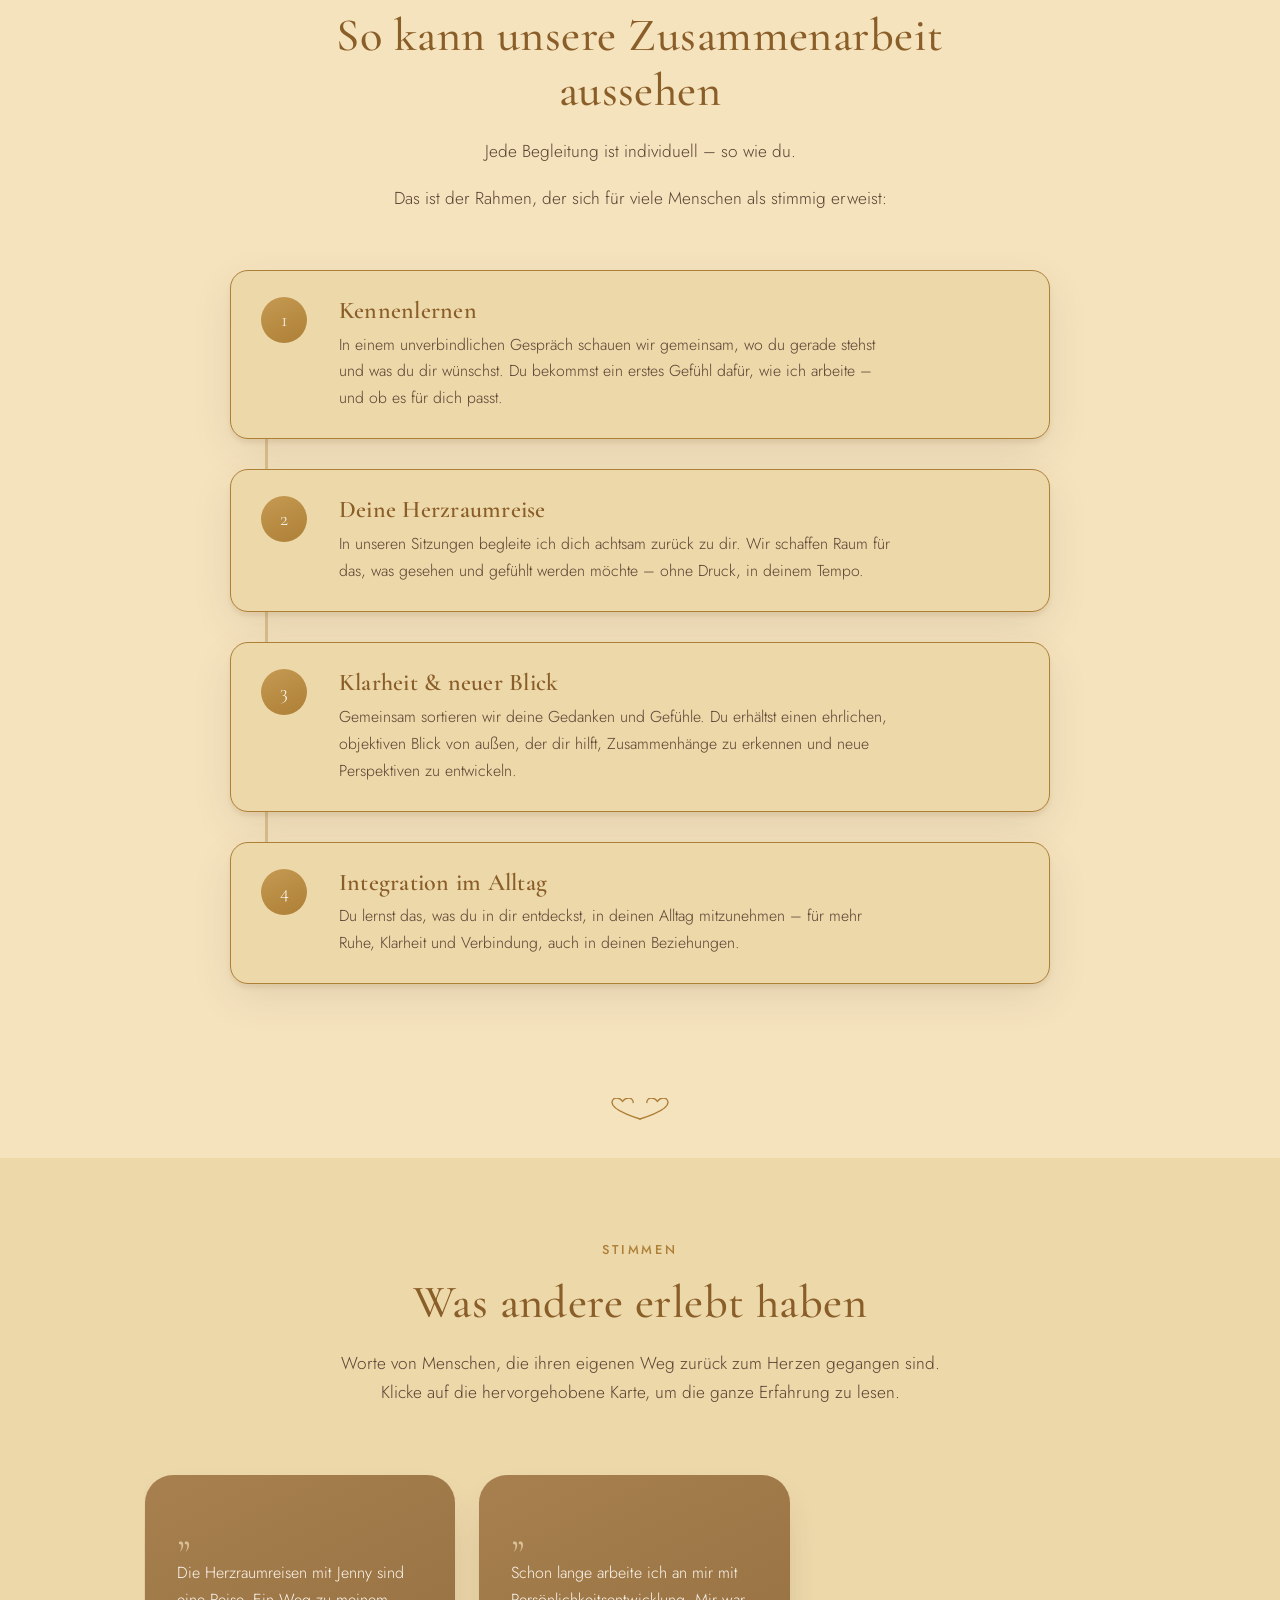
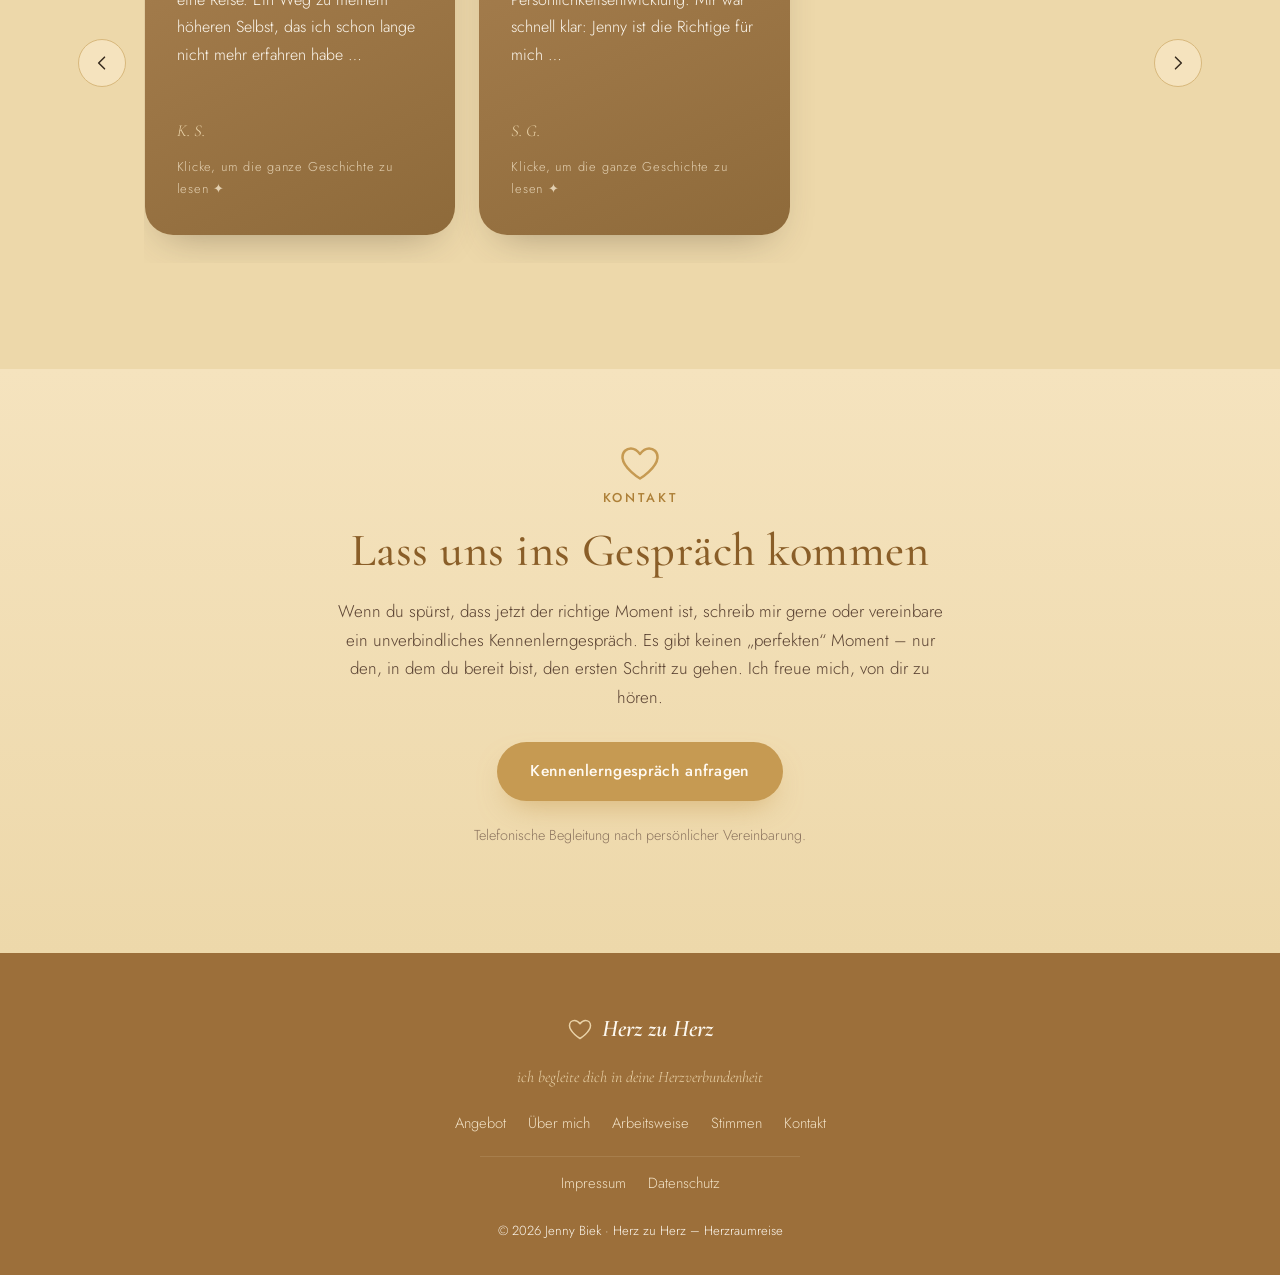
==== commit 060de4d2: "design" ====
--- a/index.html
+++ b/index.html
@@ -5,7 +5,7 @@
   <meta name="viewport" content="width=device-width, initial-scale=1.0">
   <title>Herz zu Herz – Herzraumreise | Jenny Biek</title>
   <meta name="description" content="Herzbasierte Coaching- und Begleitpraxis von Jenny Biek. Finde zurück in deine Herzverbindung – mit Herzraumreise, Eins-zu-Eins-Coaching und achtsamer Begleitung.">
-  <link rel="icon" href="images/herz.png" type="image/png">
+  <link rel="icon" href="images/favicon.svg" type="image/svg+xml">
   <link rel="preconnect" href="https://fonts.googleapis.com">
   <link rel="preconnect" href="https://fonts.gstatic.com" crossorigin>
   <link href="https://fonts.googleapis.com/css2?family=Cormorant+Garamond:ital,wght@0,400;0,500;0,600;1,400&family=Jost:wght@300;400;500;600&display=swap" rel="stylesheet">
